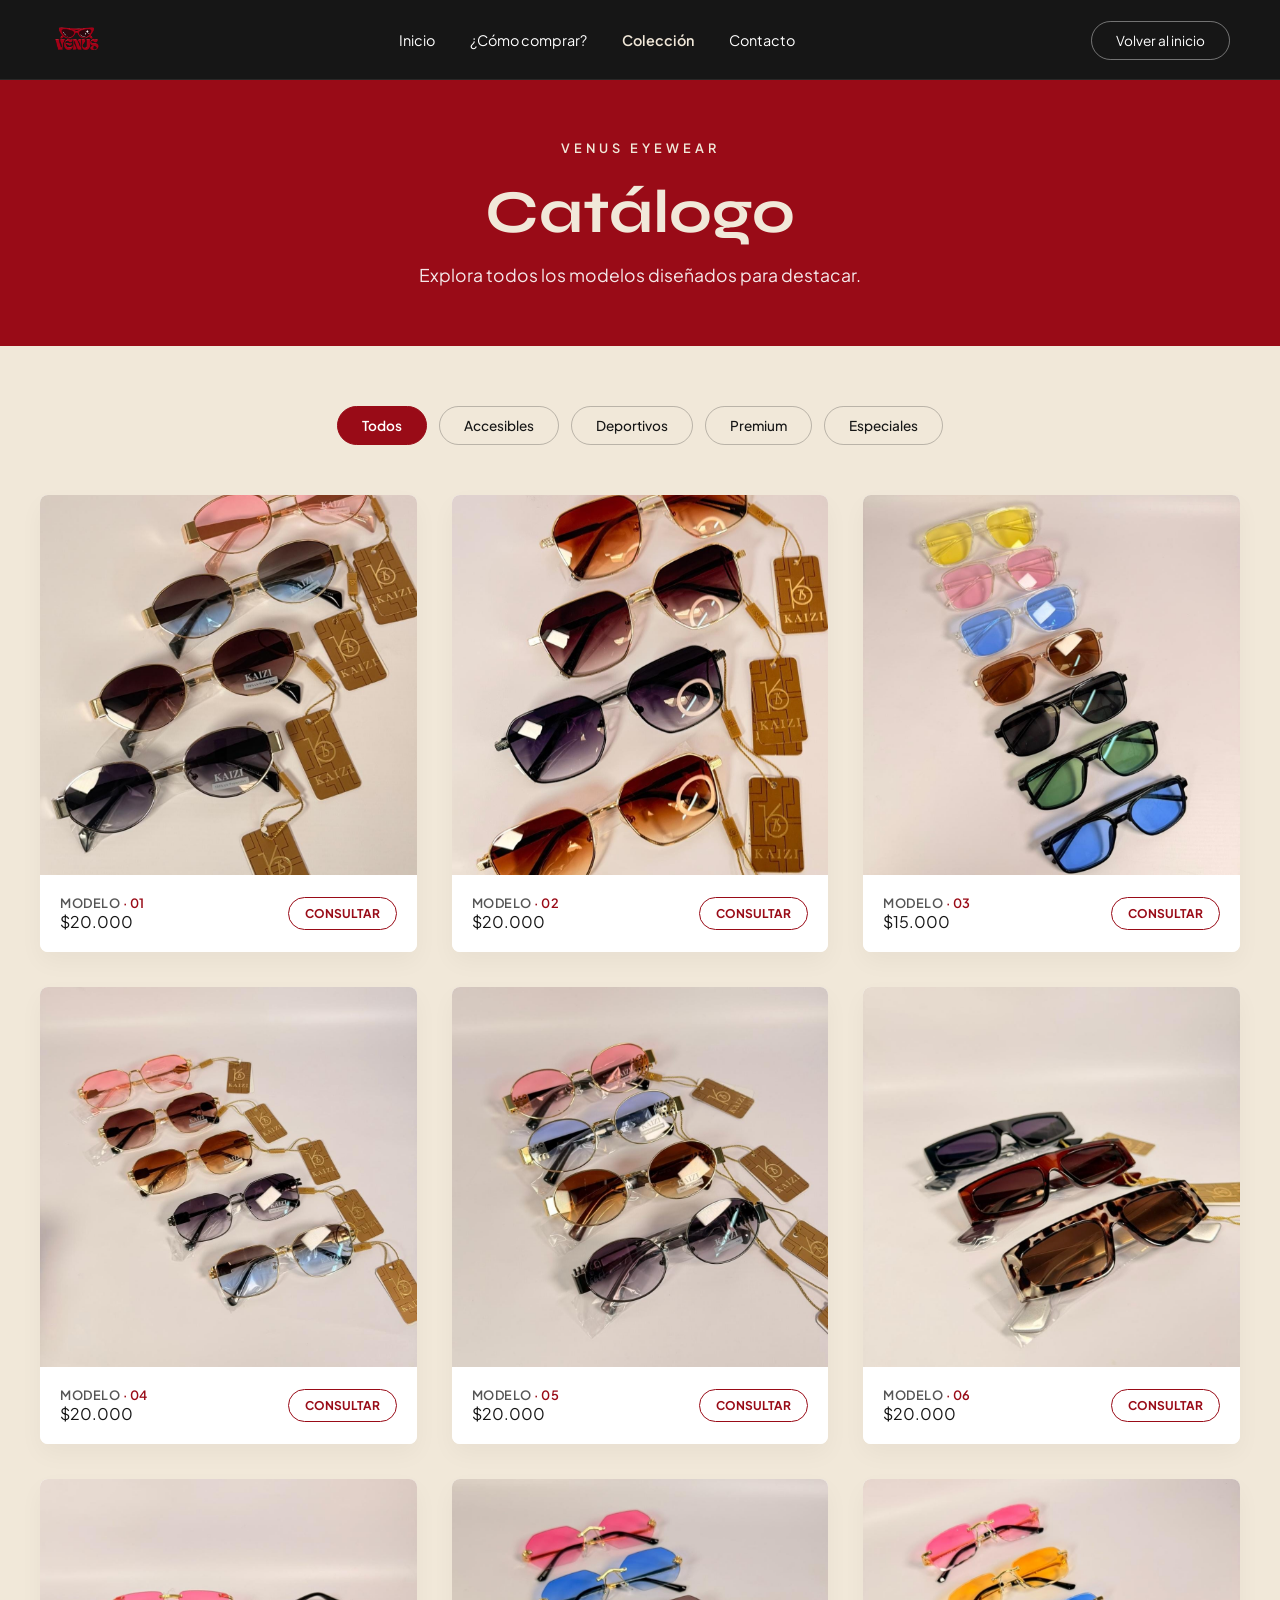
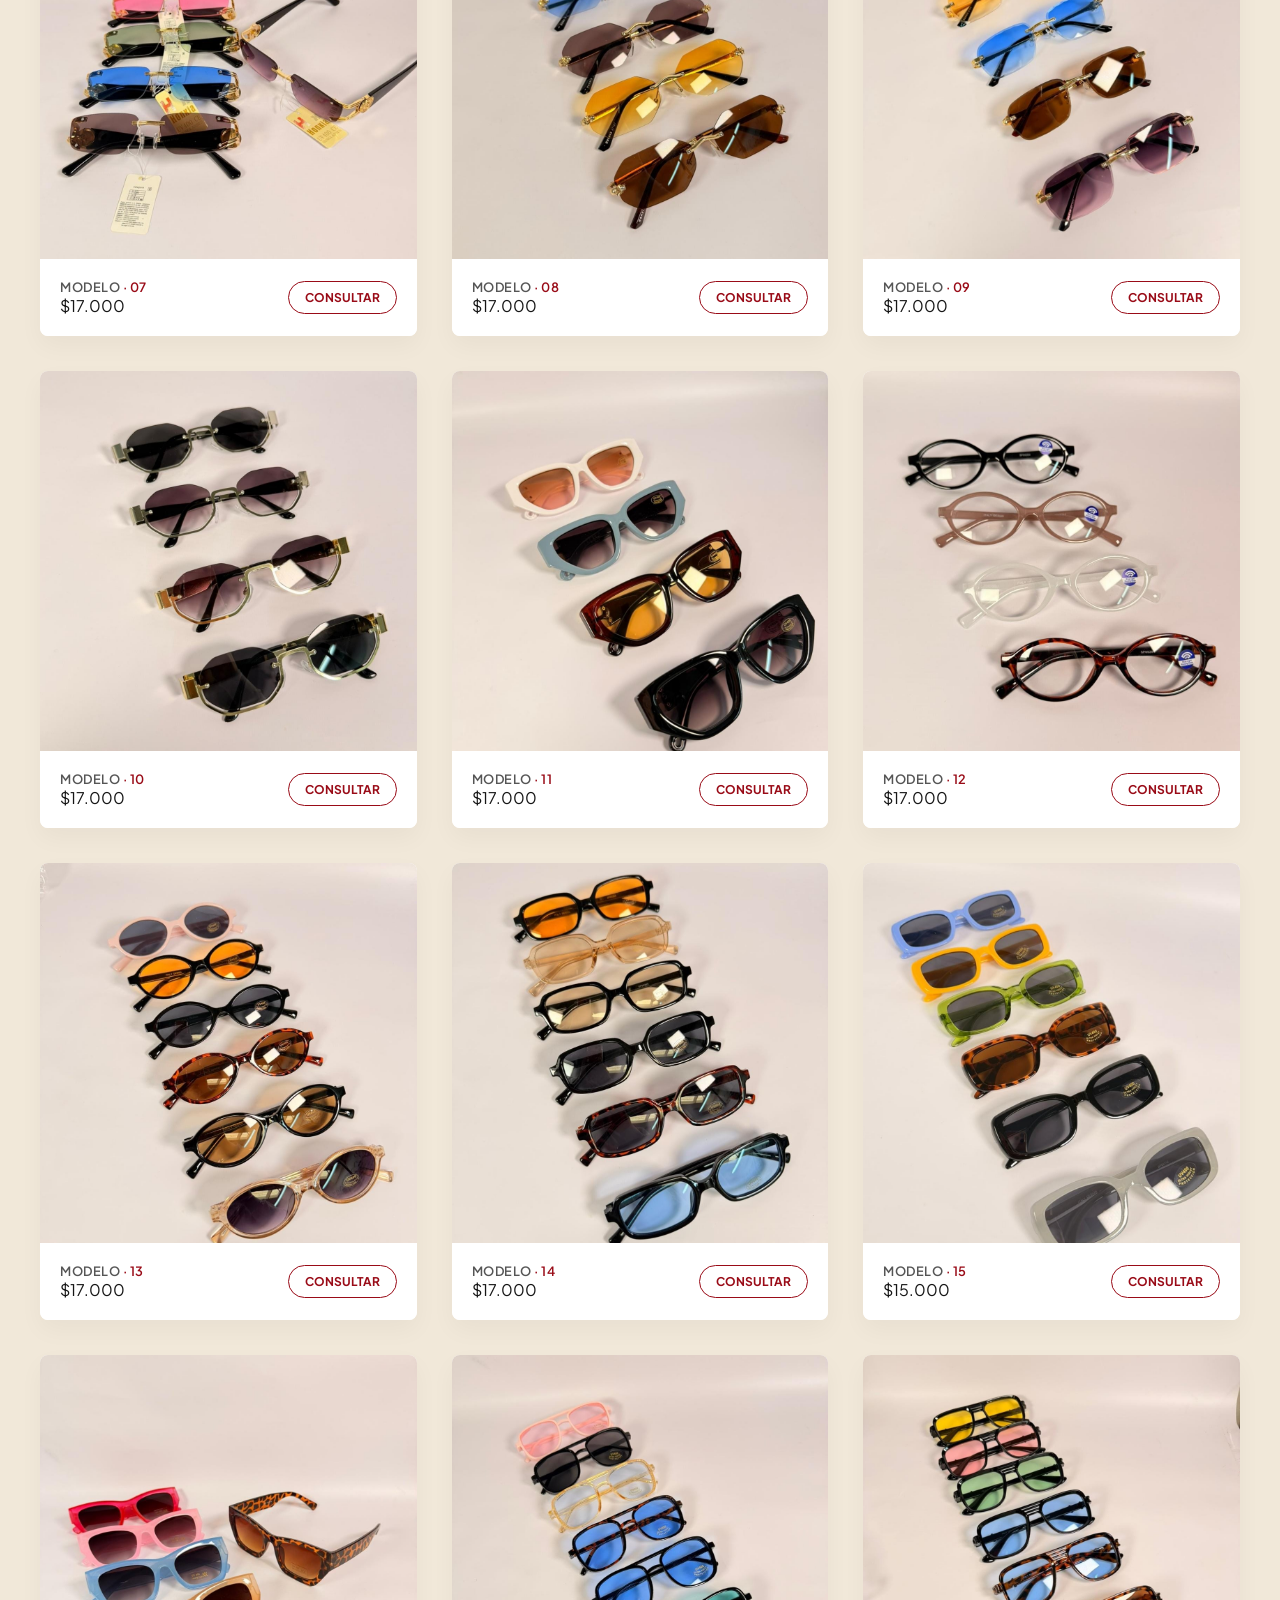
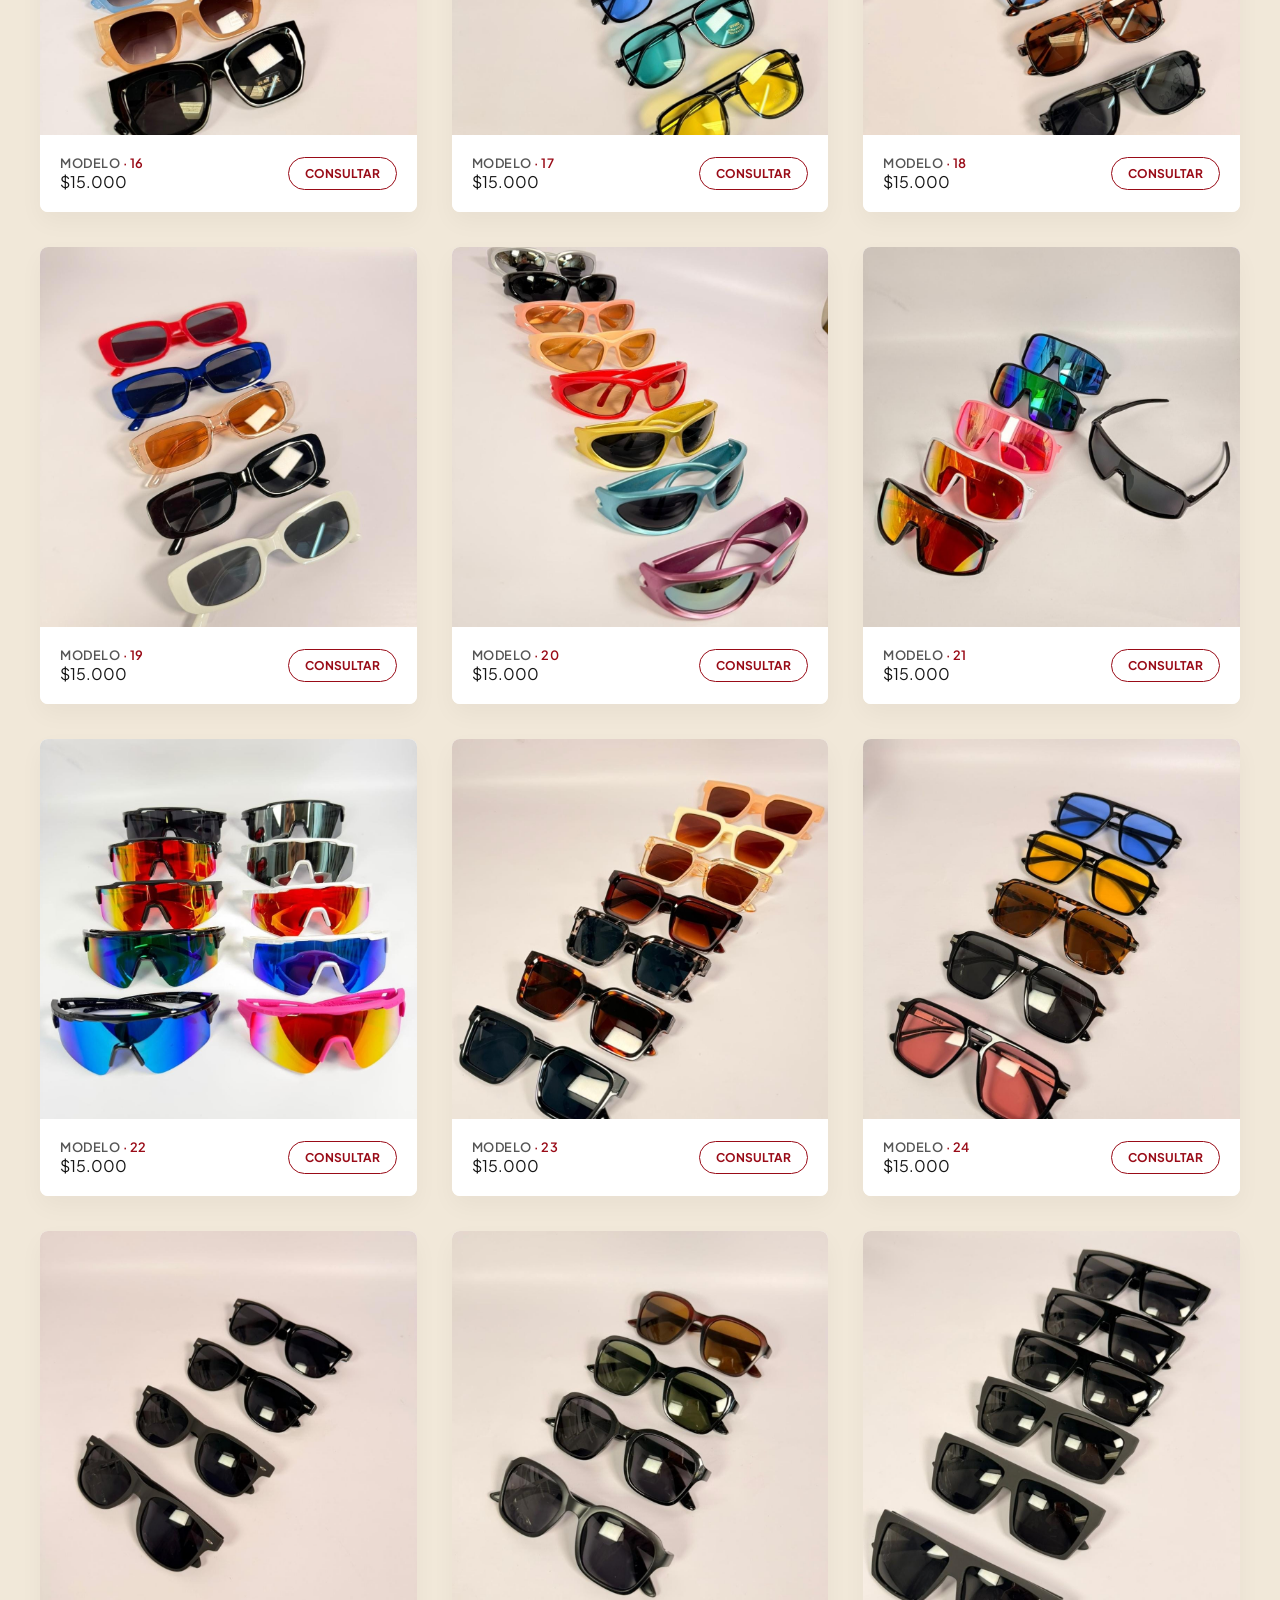
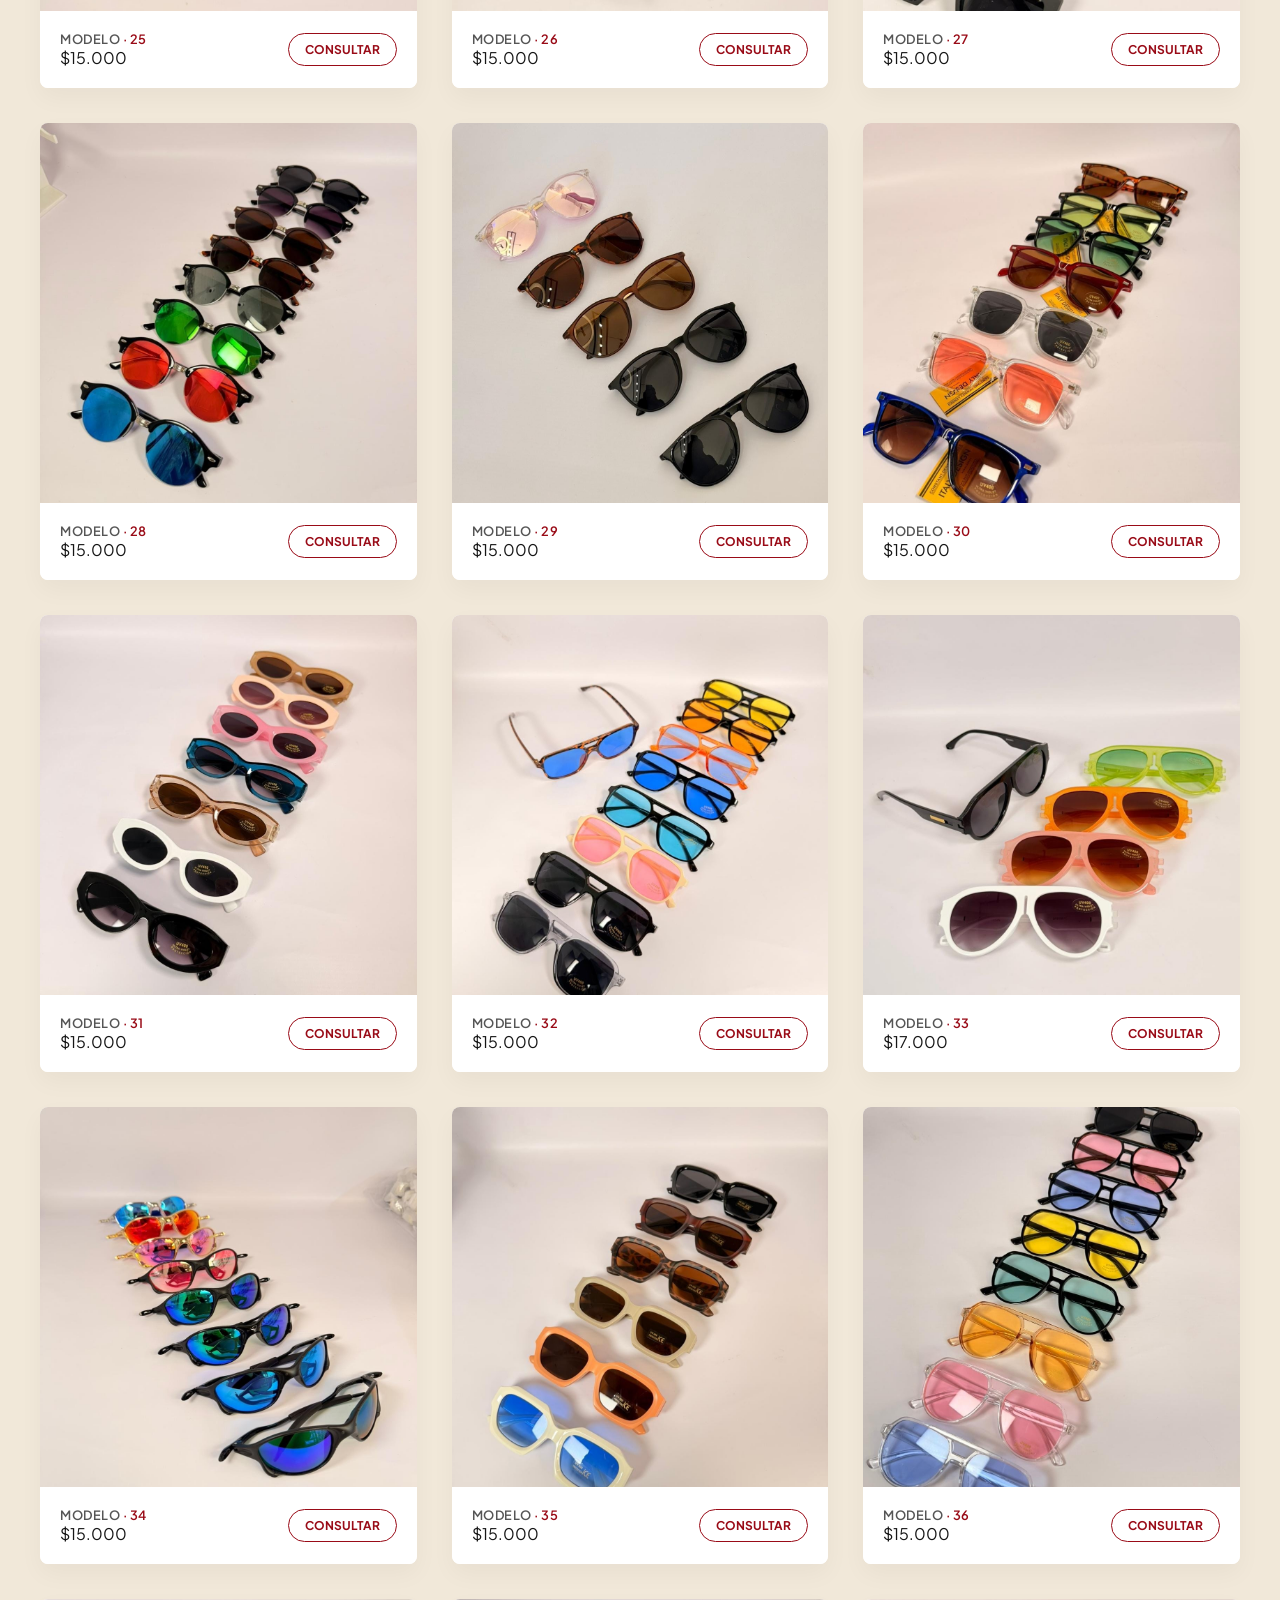
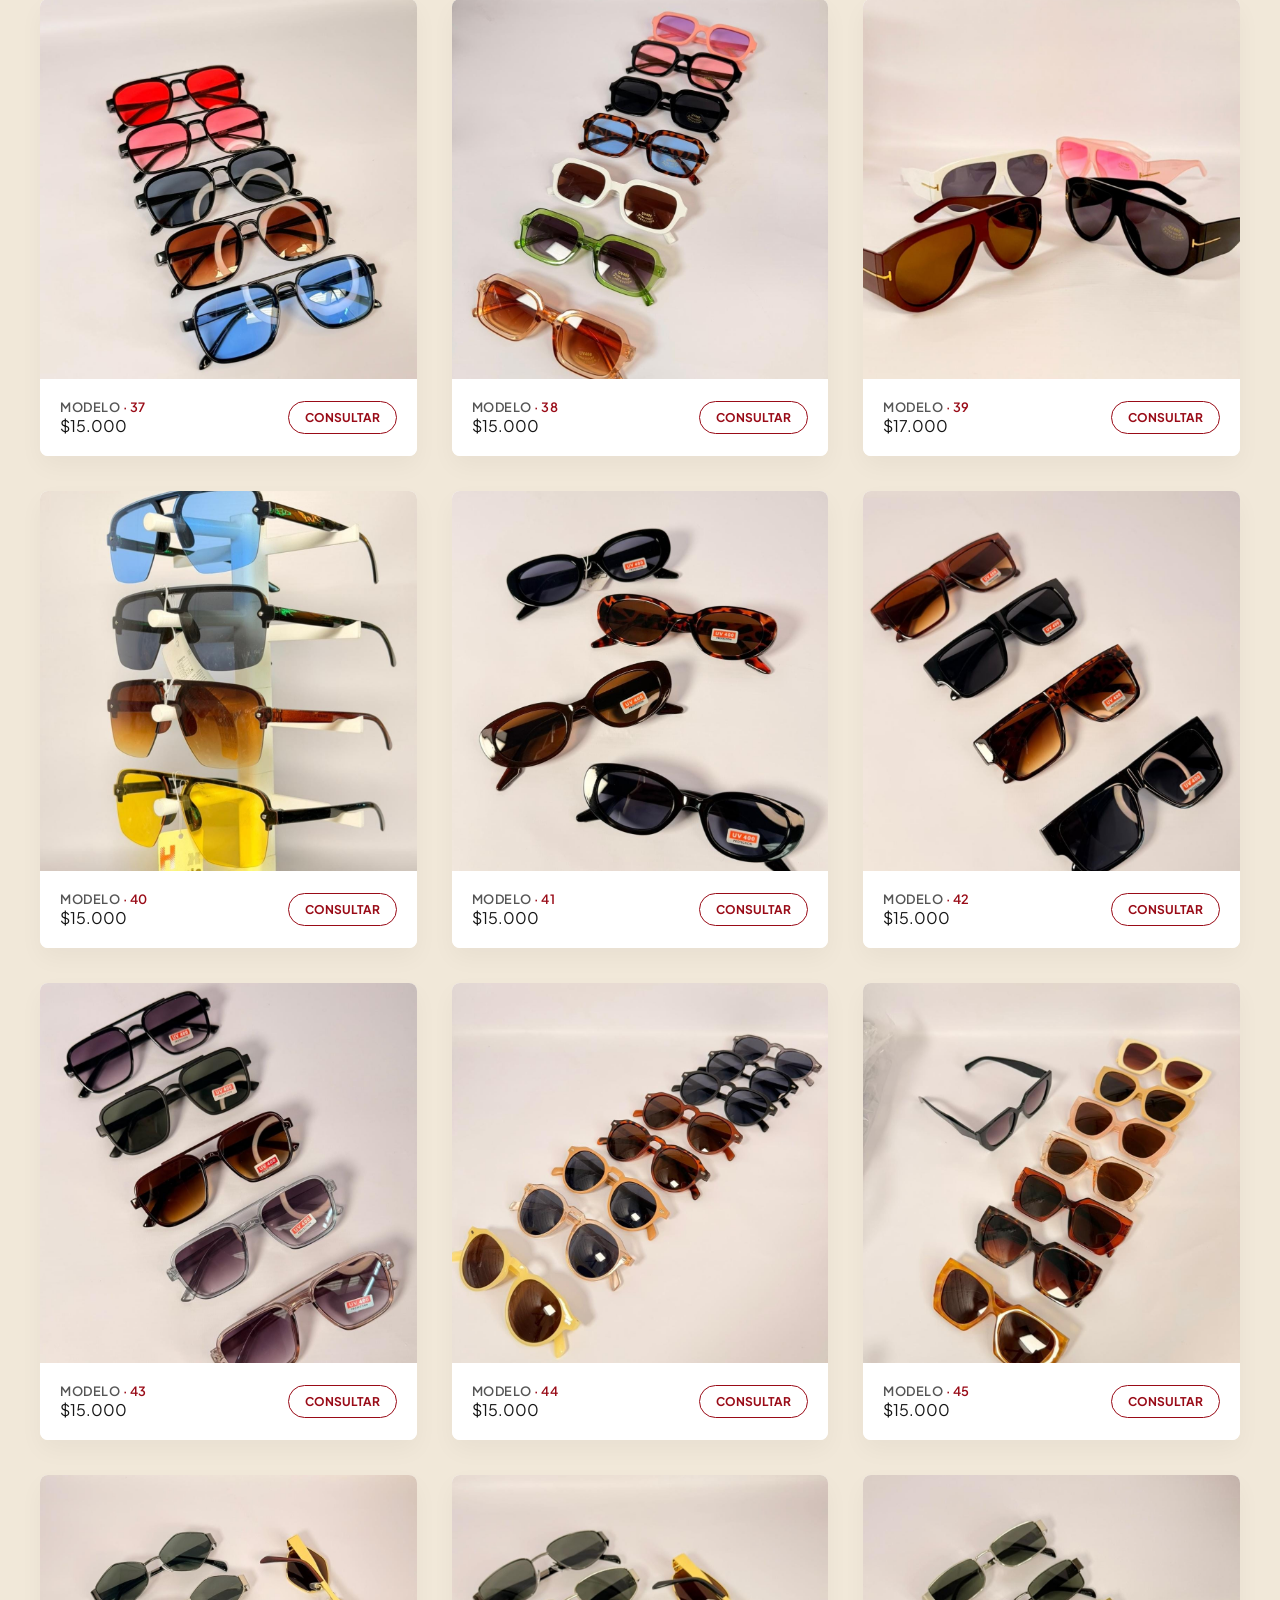
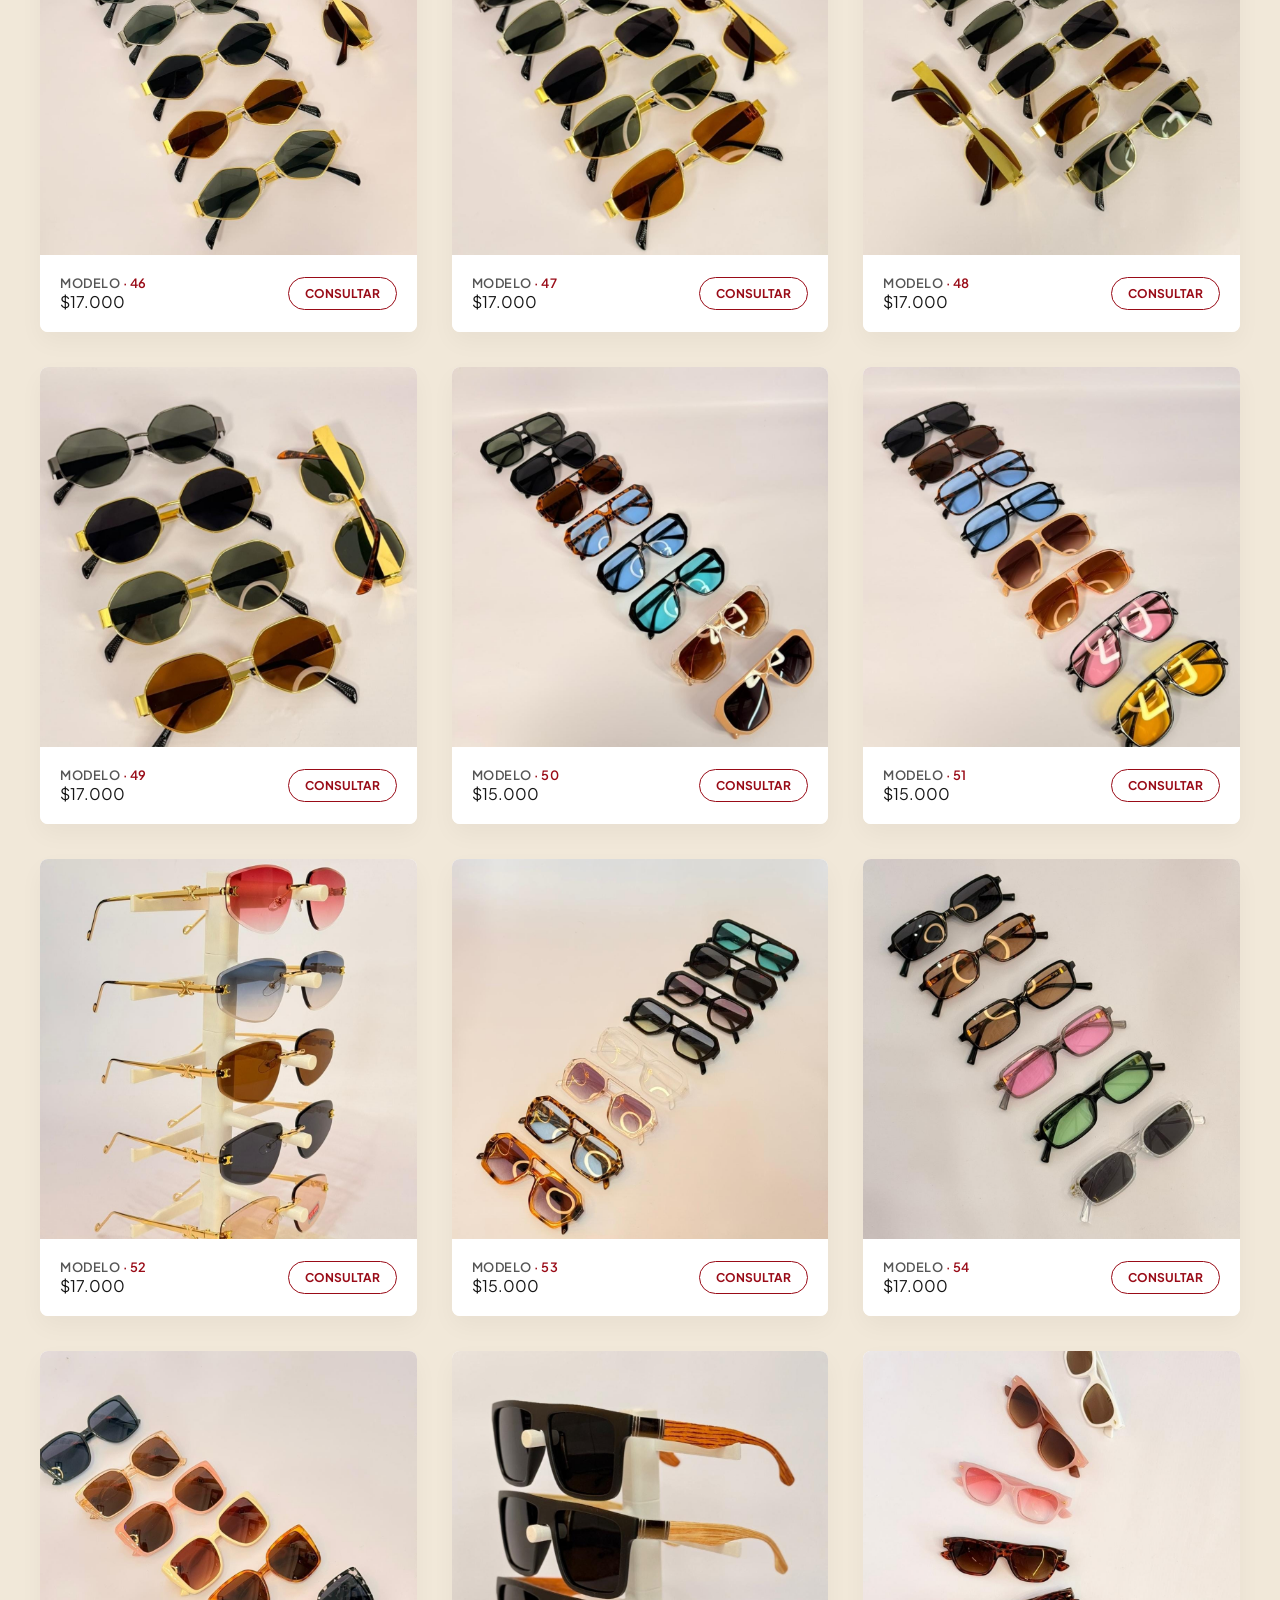
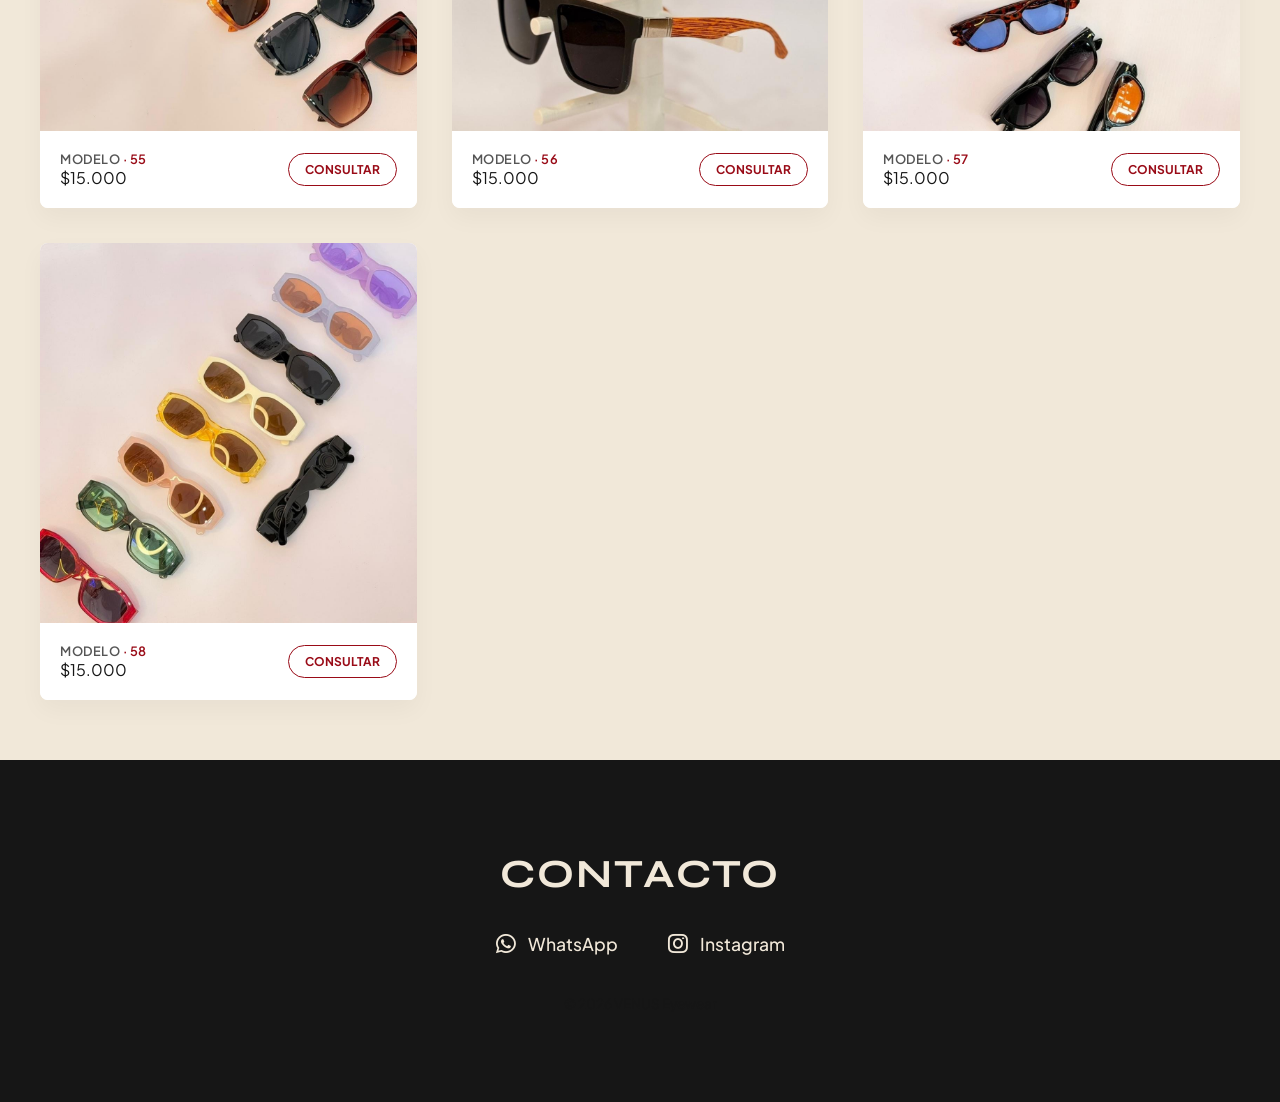
==== catalogo.html @ 00a100c0 "Arreglo del Catálogo" ====
<!DOCTYPE html>
<html lang="es">
<head>
    <meta charset="UTF-8">
    <meta name="viewport" content="width=device-width, initial-scale=1.0">
    <title>VENUS Eyewear | Catálogo</title>
    <link rel="stylesheet" href="style.css?v=7">
    <!-- Google Fonts: Syne y Plus Jakarta Sans -->
    <link href="https://fonts.googleapis.com/css2?family=Plus+Jakarta+Sans:wght@300;400;500;600&family=Syne:wght@700;800&display=swap" rel="stylesheet">
    <!-- FontAwesome para íconos -->
    <link rel="stylesheet" href="https://cdnjs.cloudflare.com/ajax/libs/font-awesome/6.4.0/css/all.min.css">
    <style>
        body {
            background-color: #F1E8D9 !important;
            color: #161616 !important;
        }
        .contact {
            background-color: #161616 !important;
        }
        .contact h2 {
            color: #F1E8D9 !important;
        }
        .social-icon-link {
            color: #F1E8D9 !important;
        }
        /* Estilos para el Modal de Información */
        .modal-overlay {
            display: none;
            position: fixed;
            top: 0;
            left: 0;
            width: 100%;
            height: 100%;
            background-color: rgba(22, 22, 22, 0.6);
            z-index: 2000;
            justify-content: center;
            align-items: center;
            backdrop-filter: blur(4px);
        }
        .modal-content {
            background-color: #F1E8D9;
            padding: 40px;
            border-radius: 12px;
            max-width: 500px;
            width: 90%;
            box-shadow: 0 20px 40px rgba(0,0,0,0.2);
            position: relative;
            text-align: left;
            border: 2px solid #990B17;
            color: #161616;
        }
        .modal-close {
            position: absolute;
            top: 15px;
            right: 20px;
            font-size: 1.5rem;
            cursor: pointer;
            color: #161616;
            background: none;
            border: none;
        }
        .modal-content h3 {
            font-family: 'Syne', sans-serif;
            font-size: 1.8rem;
            color: #990B17;
            margin-bottom: 20px;
        }
        .modal-content ul {
            list-style: none;
            padding: 0;
        }
        .modal-content li {
            margin-bottom: 15px;
            font-size: 0.95rem;
            line-height: 1.5;
            display: flex;
            gap: 10px;
            align-items: flex-start;
        }
        .modal-content li i {
            color: #990B17;
            margin-top: 4px;
        }
    </style>
</head>
<body>

    <!-- NAVBAR ÚNICO -->
    <header class="navbar">
        <div class="logo">
            <a href="index.html">
                <img src="logo-venus.png" alt="VENUS Eyewear" class="logo-img">
            </a>
        </div>
        
        <nav class="nav-links">
            <a href="index.html">Inicio</a>
            <a href="#" onclick="abrirModalInfo(event)">¿Cómo comprar?</a>
            <a href="catalogo.html" style="color: var(--crema-venus); font-weight: 600;">Colección</a>
            <a href="index.html#contacto">Contacto</a>
        </nav>
        
        <div class="nav-actions">
            <a href="index.html" class="btn-nav-outline desktop-btn">Volver al inicio</a>
            <button class="menu-toggle" id="menuToggle" aria-label="Abrir menú">
                <span></span>
                <span></span>
                <span></span>
            </button>
        </div>
    </header>

    <!-- MENÚ LATERAL MÓVIL -->
    <div class="mobile-menu" id="mobileMenu">
        <button class="close-menu" id="closeMenu">&times;</button>
        <a href="index.html">Inicio</a>
        <a href="#" onclick="abrirModalInfo(event)">¿Cómo comprar?</a>
        <a href="catalogo.html">Colección</a>
        <a href="index.html#contacto">Contacto</a>
        <a href="index.html" class="btn-nav-outline mobile-cta">Volver al inicio</a>
    </div>

    <!-- CABECERA DEL CATÁLOGO -->
    <section class="catalog-header" style="background-color: var(--rojo-venus); padding: 60px 80px; text-align: center;">
        <span class="tag">VENUS EYEWEAR</span>
        <h1 style="font-family: 'Syne', sans-serif; font-size: 3.8rem; color: var(--crema-venus); margin-top: 10px;">Catálogo</h1>
        <p style="font-size: 1.1rem; color: var(--blanco); opacity: 0.9; margin-top: 15px;">Explora todos los modelos diseñados para destacar.</p>
    </section>

    <!-- VENTANA MODAL DE INFORMACIÓN -->
    <div id="infoModal" class="modal-overlay">
        <div class="modal-content">
            <button id="closeModalBtn" class="modal-close">&times;</button>
            <h3>Información de Compra</h3>
            <ul>
                <li>
                    <i class="fa-solid fa-shield-halved"></i>
                    <span><strong>Protección UV:</strong> Todos nuestros modelos cuentan con protección UV garantizada.</span>
                </li>
                <li>
                    <i class="fa-solid fa-hand-holding-dollar"></i>
                    <span><strong>Modalidad de seña:</strong> Los pedidos se aseguran abonando una seña del 50%.</span>
                </li>
                <li>
                    <i class="fa-solid fa-truck-fast"></i>
                    <span><strong>Plazos de entrega:</strong> El producto llega en un plazo estimado de 5 días.</span>
                </li>
                <li>
                    <i class="fa-solid fa-box-open"></i>
                    <span><strong>Envíos:</strong> Realizamos envíos a todo el país.</span>
                </li>
            </ul>
        </div>
    </div>

    <!-- SECCIÓN DE FILTROS Y CUADRÍCULA -->
    <section class="catalog-section" style="background-color: #F1E8D9; padding: 60px 40px;">
        
        <!-- FILTROS -->
        <div class="filter-container" style="display: flex; justify-content: center; gap: 12px; margin-bottom: 50px; flex-wrap: wrap;">
            <button class="filter-btn active" data-filter="all" style="background-color: #990B17; color: #FFFFFF; border: 1px solid #990B17; padding: 10px 24px; border-radius: 30px; font-size: 0.85rem; font-weight: 600; cursor: pointer; font-family: 'Plus Jakarta Sans', sans-serif;">Todos</button>
            <button class="filter-btn" data-filter="Accesibles" style="background-color: transparent; color: #161616; border: 1px solid rgba(22, 22, 22, 0.25); padding: 10px 24px; border-radius: 30px; font-size: 0.85rem; font-weight: 500; cursor: pointer; font-family: 'Plus Jakarta Sans', sans-serif;">Accesibles</button>
            <button class="filter-btn" data-filter="Deportivos" style="background-color: transparent; color: #161616; border: 1px solid rgba(22, 22, 22, 0.25); padding: 10px 24px; border-radius: 30px; font-size: 0.85rem; font-weight: 500; cursor: pointer; font-family: 'Plus Jakarta Sans', sans-serif;">Deportivos</button>
            <button class="filter-btn" data-filter="Premium" style="background-color: transparent; color: #161616; border: 1px solid rgba(22, 22, 22, 0.25); padding: 10px 24px; border-radius: 30px; font-size: 0.85rem; font-weight: 500; cursor: pointer; font-family: 'Plus Jakarta Sans', sans-serif;">Premium</button>
            <button class="filter-btn" data-filter="Especiales" style="background-color: transparent; color: #161616; border: 1px solid rgba(22, 22, 22, 0.25); padding: 10px 24px; border-radius: 30px; font-size: 0.85rem; font-weight: 500; cursor: pointer; font-family: 'Plus Jakarta Sans', sans-serif;">Especiales</button>
        </div>

        <div class="grid-catalog">
            <!-- MODELOS 01 al 58 -->
            <div class="card" data-category="Especiales"><div class="card-img"><img src="foto-lentes1.jpeg" alt="Modelo 01"></div><div class="card-info"><div><h3>MODELO <span class="num">· 01</span></h3><p class="card-price">$20.000</p></div><a href="https://wa.me/5493782501008?text=Hola!%20Quiero%20consultar%20por%20el%20Modelo%2001" target="_blank" class="btn-consult">CONSULTAR</a></div></div>
            <div class="card" data-category="Especiales"><div class="card-img"><img src="foto-lentes2.jpeg" alt="Modelo 02"></div><div class="card-info"><div><h3>MODELO <span class="num">· 02</span></h3><p class="card-price">$20.000</p></div><a href="https://wa.me/5493782501008?text=Hola!%20Quiero%20consultar%20por%20el%20Modelo%2002" target="_blank" class="btn-consult">CONSULTAR</a></div></div>
            <div class="card" data-category="Accesibles"><div class="card-img"><img src="foto-lentes3.jpeg" alt="Modelo 03"></div><div class="card-info"><div><h3>MODELO <span class="num">· 03</span></h3><p class="card-price">$15.000</p></div><a href="https://wa.me/5493782501008?text=Hola!%20Quiero%20consultar%20por%20el%20Modelo%2003" target="_blank" class="btn-consult">CONSULTAR</a></div></div>
            <div class="card" data-category="Especiales"><div class="card-img"><img src="foto-lentes4.jpeg" alt="Modelo 04"></div><div class="card-info"><div><h3>MODELO <span class="num">· 04</span></h3><p class="card-price">$20.000</p></div><a href="https://wa.me/5493782501008?text=Hola!%20Quiero%20consultar%20por%20el%20Modelo%2004" target="_blank" class="btn-consult">CONSULTAR</a></div></div>
            <div class="card" data-category="Especiales"><div class="card-img"><img src="foto-lentes5.jpeg" alt="Modelo 05"></div><div class="card-info"><div><h3>MODELO <span class="num">· 05</span></h3><p class="card-price">$20.000</p></div><a href="https://wa.me/5493782501008?text=Hola!%20Quiero%20consultar%20por%20el%20Modelo%2005" target="_blank" class="btn-consult">CONSULTAR</a></div></div>
            <div class="card" data-category="Especiales"><div class="card-img"><img src="foto-lentes6.jpeg" alt="Modelo 06"></div><div class="card-info"><div><h3>MODELO <span class="num">· 06</span></h3><p class="card-price">$20.000</p></div><a href="https://wa.me/5493782501008?text=Hola!%20Quiero%20consultar%20por%20el%20Modelo%2006" target="_blank" class="btn-consult">CONSULTAR</a></div></div>
            <div class="card" data-category="Premium"><div class="card-img"><img src="foto-lentes7.jpeg" alt="Modelo 07"></div><div class="card-info"><div><h3>MODELO <span class="num">· 07</span></h3><p class="card-price">$17.000</p></div><a href="https://wa.me/5493782501008?text=Hola!%20Quiero%20consultar%20por%20el%20Modelo%2007" target="_blank" class="btn-consult">CONSULTAR</a></div></div>
            <div class="card" data-category="Premium"><div class="card-img"><img src="foto-lentes8.jpeg" alt="Modelo 08"></div><div class="card-info"><div><h3>MODELO <span class="num">· 08</span></h3><p class="card-price">$17.000</p></div><a href="https://wa.me/5493782501008?text=Hola!%20Quiero%20consultar%20por%20el%20Modelo%2008" target="_blank" class="btn-consult">CONSULTAR</a></div></div>
            <div class="card" data-category="Premium"><div class="card-img"><img src="foto-lentes9.jpeg" alt="Modelo 09"></div><div class="card-info"><div><h3>MODELO <span class="num">· 09</span></h3><p class="card-price">$17.000</p></div><a href="https://wa.me/5493782501008?text=Hola!%20Quiero%20consultar%20por%20el%20Modelo%2009" target="_blank" class="btn-consult">CONSULTAR</a></div></div>
            <div class="card" data-category="Premium"><div class="card-img"><img src="foto-lentes10.jpeg" alt="Modelo 10"></div><div class="card-info"><div><h3>MODELO <span class="num">· 10</span></h3><p class="card-price">$17.000</p></div><a href="https://wa.me/5493782501008?text=Hola!%20Quiero%20consultar%20por%20el%20Modelo%2010" target="_blank" class="btn-consult">CONSULTAR</a></div></div>
            <div class="card" data-category="Premium"><div class="card-img"><img src="foto-lentes11.jpeg" alt="Modelo 11"></div><div class="card-info"><div><h3>MODELO <span class="num">· 11</span></h3><p class="card-price">$17.000</p></div><a href="https://wa.me/5493782501008?text=Hola!%20Quiero%20consultar%20por%20el%20Modelo%2011" target="_blank" class="btn-consult">CONSULTAR</a></div></div>
            <div class="card" data-category="Premium"><div class="card-img"><img src="foto-lentes12.jpeg" alt="Modelo 12"></div><div class="card-info"><div><h3>MODELO <span class="num">· 12</span></h3><p class="card-price">$17.000</p></div><a href="https://wa.me/5493782501008?text=Hola!%20Quiero%20consultar%20por%20el%20Modelo%2012" target="_blank" class="btn-consult">CONSULTAR</a></div></div>
            <div class="card" data-category="Premium"><div class="card-img"><img src="foto-lentes13.jpeg" alt="Modelo 13"></div><div class="card-info"><div><h3>MODELO <span class="num">· 13</span></h3><p class="card-price">$17.000</p></div><a href="https://wa.me/5493782501008?text=Hola!%20Quiero%20consultar%20por%20el%20Modelo%2013" target="_blank" class="btn-consult">CONSULTAR</a></div></div>
            <div class="card" data-category="Premium"><div class="card-img"><img src="foto-lentes14.jpeg" alt="Modelo 14"></div><div class="card-info"><div><h3>MODELO <span class="num">· 14</span></h3><p class="card-price">$17.000</p></div><a href="https://wa.me/5493782501008?text=Hola!%20Quiero%20consultar%20por%20el%20Modelo%2014" target="_blank" class="btn-consult">CONSULTAR</a></div></div>
            <div class="card" data-category="Accesibles"><div class="card-img"><img src="foto-lentes15.jpeg" alt="Modelo 15"></div><div class="card-info"><div><h3>MODELO <span class="num">· 15</span></h3><p class="card-price">$15.000</p></div><a href="https://wa.me/5493782501008?text=Hola!%20Quiero%20consultar%20por%20el%20Modelo%2015" target="_blank" class="btn-consult">CONSULTAR</a></div></div>
            <div class="card" data-category="Accesibles"><div class="card-img"><img src="foto-lentes16.jpeg" alt="Modelo 16"></div><div class="card-info"><div><h3>MODELO <span class="num">· 16</span></h3><p class="card-price">$15.000</p></div><a href="https://wa.me/5493782501008?text=Hola!%20Quiero%20consultar%20por%20el%20Modelo%2016" target="_blank" class="btn-consult">CONSULTAR</a></div></div>
            <div class="card" data-category="Accesibles"><div class="card-img"><img src="foto-lentes17.jpeg" alt="Modelo 17"></div><div class="card-info"><div><h3>MODELO <span class="num">· 17</span></h3><p class="card-price">$15.000</p></div><a href="https://wa.me/5493782501008?text=Hola!%20Quiero%20consultar%20por%20el%20Modelo%2017" target="_blank" class="btn-consult">CONSULTAR</a></div></div>
            <div class="card" data-category="Accesibles"><div class="card-img"><img src="foto-lentes18.jpeg" alt="Modelo 18"></div><div class="card-info"><div><h3>MODELO <span class="num">· 18</span></h3><p class="card-price">$15.000</p></div><a href="https://wa.me/5493782501008?text=Hola!%20Quiero%20consultar%20por%20el%20Modelo%2018" target="_blank" class="btn-consult">CONSULTAR</a></div></div>
            <div class="card" data-category="Accesibles"><div class="card-img"><img src="foto-lentes19.jpeg" alt="Modelo 19"></div><div class="card-info"><div><h3>MODELO <span class="num">· 19</span></h3><p class="card-price">$15.000</p></div><a href="https://wa.me/5493782501008?text=Hola!%20Quiero%20consultar%20por%20el%20Modelo%2019" target="_blank" class="btn-consult">CONSULTAR</a></div></div>
            <div class="card" data-category="Accesibles"><div class="card-img"><img src="foto-lentes20.jpeg" alt="Modelo 20"></div><div class="card-info"><div><h3>MODELO <span class="num">· 20</span></h3><p class="card-price">$15.000</p></div><a href="https://wa.me/5493782501008?text=Hola!%20Quiero%20consultar%20por%20el%20Modelo%2020" target="_blank" class="btn-consult">CONSULTAR</a></div></div>
            <div class="card" data-category="Deportivos"><div class="card-img"><img src="foto-lentes21.jpeg" alt="Modelo 21"></div><div class="card-info"><div><h3>MODELO <span class="num">· 21</span></h3><p class="card-price">$15.000</p></div><a href="https://wa.me/5493782501008?text=Hola!%20Quiero%20consultar%20por%20el%20Modelo%2021" target="_blank" class="btn-consult">CONSULTAR</a></div></div>
            <div class="card" data-category="Deportivos"><div class="card-img"><img src="foto-lentes22.jpeg" alt="Modelo 22"></div><div class="card-info"><div><h3>MODELO <span class="num">· 22</span></h3><p class="card-price">$15.000</p></div><a href="https://wa.me/5493782501008?text=Hola!%20Quiero%20consultar%20por%20el%20Modelo%2022" target="_blank" class="btn-consult">CONSULTAR</a></div></div>
            <div class="card" data-category="Accesibles"><div class="card-img"><img src="foto-lentes23.jpeg" alt="Modelo 23"></div><div class="card-info"><div><h3>MODELO <span class="num">· 23</span></h3><p class="card-price">$15.000</p></div><a href="https://wa.me/5493782501008?text=Hola!%20Quiero%20consultar%20por%20el%20Modelo%2023" target="_blank" class="btn-consult">CONSULTAR</a></div></div>
            <div class="card" data-category="Accesibles"><div class="card-img"><img src="foto-lentes24.jpeg" alt="Modelo 24"></div><div class="card-info"><div><h3>MODELO <span class="num">· 24</span></h3><p class="card-price">$15.000</p></div><a href="https://wa.me/5493782501008?text=Hola!%20Quiero%20consultar%20por%20el%20Modelo%2024" target="_blank" class="btn-consult">CONSULTAR</a></div></div>
            <div class="card" data-category="Accesibles"><div class="card-img"><img src="foto-lentes25.jpeg" alt="Modelo 25"></div><div class="card-info"><div><h3>MODELO <span class="num">· 25</span></h3><p class="card-price">$15.000</p></div><a href="https://wa.me/5493782501008?text=Hola!%20Quiero%20consultar%20por%20el%20Modelo%2025" target="_blank" class="btn-consult">CONSULTAR</a></div></div>
            <div class="card" data-category="Accesibles"><div class="card-img"><img src="foto-lentes26.jpeg" alt="Modelo 26"></div><div class="card-info"><div><h3>MODELO <span class="num">· 26</span></h3><p class="card-price">$15.000</p></div><a href="https://wa.me/5493782501008?text=Hola!%20Quiero%20consultar%20por%20el%20Modelo%2026" target="_blank" class="btn-consult">CONSULTAR</a></div></div>
            <div class="card" data-category="Accesibles"><div class="card-img"><img src="foto-lentes27.jpeg" alt="Modelo 27"></div><div class="card-info"><div><h3>MODELO <span class="num">· 27</span></h3><p class="card-price">$15.000</p></div><a href="https://wa.me/5493782501008?text=Hola!%20Quiero%20consultar%20por%20el%20Modelo%2027" target="_blank" class="btn-consult">CONSULTAR</a></div></div>
            <div class="card" data-category="Accesibles"><div class="card-img"><img src="foto-lentes28.jpeg" alt="Modelo 28"></div><div class="card-info"><div><h3>MODELO <span class="num">· 28</span></h3><p class="card-price">$15.000</p></div><a href="https://wa.me/5493782501008?text=Hola!%20Quiero%20consultar%20por%20el%20Modelo%2028" target="_blank" class="btn-consult">CONSULTAR</a></div></div>
            <div class="card" data-category="Accesibles"><div class="card-img"><img src="foto-lentes29.jpeg" alt="Modelo 29"></div><div class="card-info"><div><h3>MODELO <span class="num">· 29</span></h3><p class="card-price">$15.000</p></div><a href="https://wa.me/5493782501008?text=Hola!%20Quiero%20consultar%20por%20el%20Modelo%2029" target="_blank" class="btn-consult">CONSULTAR</a></div></div>
            <div class="card" data-category="Accesibles"><div class="card-img"><img src="foto-lentes30.jpeg" alt="Modelo 30"></div><div class="card-info"><div><h3>MODELO <span class="num">· 30</span></h3><p class="card-price">$15.000</p></div><a href="https://wa.me/5493782501008?text=Hola!%20Quiero%20consultar%20por%20el%20Modelo%2030" target="_blank" class="btn-consult">CONSULTAR</a></div></div>
            <div class="card" data-category="Accesibles"><div class="card-img"><img src="foto-lentes31.jpeg" alt="Modelo 31"></div><div class="card-info"><div><h3>MODELO <span class="num">· 31</span></h3><p class="card-price">$15.000</p></div><a href="https://wa.me/5493782501008?text=Hola!%20Quiero%20consultar%20por%20el%20Modelo%2031" target="_blank" class="btn-consult">CONSULTAR</a></div></div>
            <div class="card" data-category="Accesibles"><div class="card-img"><img src="foto-lentes32.jpeg" alt="Modelo 32"></div><div class="card-info"><div><h3>MODELO <span class="num">· 32</span></h3><p class="card-price">$15.000</p></div><a href="https://wa.me/5493782501008?text=Hola!%20Quiero%20consultar%20por%20el%20Modelo%2032" target="_blank" class="btn-consult">CONSULTAR</a></div></div>
            <div class="card" data-category="Premium"><div class="card-img"><img src="foto-lentes33.jpeg" alt="Modelo 33"></div><div class="card-info"><div><h3>MODELO <span class="num">· 33</span></h3><p class="card-price">$17.000</p></div><a href="https://wa.me/5493782501008?text=Hola!%20Quiero%20consultar%20por%20el%20Modelo%2033" target="_blank" class="btn-consult">CONSULTAR</a></div></div>
            <div class="card" data-category="Accesibles"><div class="card-img"><img src="foto-lentes34.jpeg" alt="Modelo 34"></div><div class="card-info"><div><h3>MODELO <span class="num">· 34</span></h3><p class="card-price">$15.000</p></div><a href="https://wa.me/5493782501008?text=Hola!%20Quiero%20consultar%20por%20el%20Modelo%2034" target="_blank" class="btn-consult">CONSULTAR</a></div></div>
            <div class="card" data-category="Accesibles"><div class="card-img"><img src="foto-lentes35.jpeg" alt="Modelo 35"></div><div class="card-info"><div><h3>MODELO <span class="num">· 35</span></h3><p class="card-price">$15.000</p></div><a href="https://wa.me/5493782501008?text=Hola!%20Quiero%20consultar%20por%20el%20Modelo%2035" target="_blank" class="btn-consult">CONSULTAR</a></div></div>
            <div class="card" data-category="Accesibles"><div class="card-img"><img src="foto-lentes36.jpeg" alt="Modelo 36"></div><div class="card-info"><div><h3>MODELO <span class="num">· 36</span></h3><p class="card-price">$15.000</p></div><a href="https://wa.me/5493782501008?text=Hola!%20Quiero%20consultar%20por%20el%20Modelo%2036" target="_blank" class="btn-consult">CONSULTAR</a></div></div>
            <div class="card" data-category="Accesibles"><div class="card-img"><img src="foto-lentes37.jpeg" alt="Modelo 37"></div><div class="card-info"><div><h3>MODELO <span class="num">· 37</span></h3><p class="card-price">$15.000</p></div><a href="https://wa.me/5493782501008?text=Hola!%20Quiero%20consultar%20por%20el%20Modelo%2037" target="_blank" class="btn-consult">CONSULTAR</a></div></div>
            <div class="card" data-category="Accesibles"><div class="card-img"><img src="foto-lentes38.jpeg" alt="Modelo 38"></div><div class="card-info"><div><h3>MODELO <span class="num">· 38</span></h3><p class="card-price">$15.000</p></div><a href="https://wa.me/5493782501008?text=Hola!%20Quiero%20consultar%20por%20el%20Modelo%2038" target="_blank" class="btn-consult">CONSULTAR</a></div></div>
            <div class="card" data-category="Premium"><div class="card-img"><img src="foto-lentes39.jpeg" alt="Modelo 39"></div><div class="card-info"><div><h3>MODELO <span class="num">· 39</span></h3><p class="card-price">$17.000</p></div><a href="https://wa.me/5493782501008?text=Hola!%20Quiero%20consultar%20por%20el%20Modelo%2039" target="_blank" class="btn-consult">CONSULTAR</a></div></div>
            <div class="card" data-category="Accesibles"><div class="card-img"><img src="foto-lentes40.jpeg" alt="Modelo 40"></div><div class="card-info"><div><h3>MODELO <span class="num">· 40</span></h3><p class="card-price">$15.000</p></div><a href="https://wa.me/5493782501008?text=Hola!%20Quiero%20consultar%20por%20el%20Modelo%2040" target="_blank" class="btn-consult">CONSULTAR</a></div></div>
            <div class="card" data-category="Accesibles"><div class="card-img"><img src="foto-lentes41.jpeg" alt="Modelo 41"></div><div class="card-info"><div><h3>MODELO <span class="num">· 41</span></h3><p class="card-price">$15.000</p></div><a href="https://wa.me/5493782501008?text=Hola!%20Quiero%20consultar%20por%20el%20Modelo%2041" target="_blank" class="btn-consult">CONSULTAR</a></div></div>
            <div class="card" data-category="Accesibles"><div class="card-img"><img src="foto-lentes42.jpeg" alt="Modelo 42"></div><div class="card-info"><div><h3>MODELO <span class="num">· 42</span></h3><p class="card-price">$15.000</p></div><a href="https://wa.me/5493782501008?text=Hola!%20Quiero%20consultar%20por%20el%20Modelo%2042" target="_blank" class="btn-consult">CONSULTAR</a></div></div>
            <div class="card" data-category="Accesibles"><div class="card-img"><img src="foto-lentes43.jpeg" alt="Modelo 43"></div><div class="card-info"><div><h3>MODELO <span class="num">· 43</span></h3><p class="card-price">$15.000</p></div><a href="https://wa.me/5493782501008?text=Hola!%20Quiero%20consultar%20por%20el%20Modelo%2043" target="_blank" class="btn-consult">CONSULTAR</a></div></div>
            <div class="card" data-category="Accesibles"><div class="card-img"><img src="foto-lentes44.jpeg" alt="Modelo 44"></div><div class="card-info"><div><h3>MODELO <span class="num">· 44</span></h3><p class="card-price">$15.000</p></div><a href="https://wa.me/5493782501008?text=Hola!%20Quiero%20consultar%20por%20el%20Modelo%2044" target="_blank" class="btn-consult">CONSULTAR</a></div></div>
            <div class="card" data-category="Accesibles"><div class="card-img"><img src="foto-lentes45.jpeg" alt="Modelo 45"></div><div class="card-info"><div><h3>MODELO <span class="num">· 45</span></h3><p class="card-price">$15.000</p></div><a href="https://wa.me/5493782501008?text=Hola!%20Quiero%20consultar%20por%20el%20Modelo%2045" target="_blank" class="btn-consult">CONSULTAR</a></div></div>
            <div class="card" data-category="Premium"><div class="card-img"><img src="foto-lentes46.jpeg" alt="Modelo 46"></div><div class="card-info"><div><h3>MODELO <span class="num">· 46</span></h3><p class="card-price">$17.000</p></div><a href="https://wa.me/5493782501008?text=Hola!%20Quiero%20consultar%20por%20el%20Modelo%2046" target="_blank" class="btn-consult">CONSULTAR</a></div></div>
            <div class="card" data-category="Premium"><div class="card-img"><img src="foto-lentes47.jpeg" alt="Modelo 47"></div><div class="card-info"><div><h3>MODELO <span class="num">· 47</span></h3><p class="card-price">$17.000</p></div><a href="https://wa.me/5493782501008?text=Hola!%20Quiero%20consultar%20por%20el%20Modelo%2047" target="_blank" class="btn-consult">CONSULTAR</a></div></div>
            <div class="card" data-category="Premium"><div class="card-img"><img src="foto-lentes48.jpeg" alt="Modelo 48"></div><div class="card-info"><div><h3>MODELO <span class="num">· 48</span></h3><p class="card-price">$17.000</p></div><a href="https://wa.me/5493782501008?text=Hola!%20Quiero%20consultar%20por%20el%20Modelo%2048" target="_blank" class="btn-consult">CONSULTAR</a></div></div>
            <div class="card" data-category="Premium"><div class="card-img"><img src="foto-lentes49.jpeg" alt="Modelo 49"></div><div class="card-info"><div><h3>MODELO <span class="num">· 49</span></h3><p class="card-price">$17.000</p></div><a href="https://wa.me/5493782501008?text=Hola!%20Quiero%20consultar%20por%20el%20Modelo%2049" target="_blank" class="btn-consult">CONSULTAR</a></div></div>
            <div class="card" data-category="Accesibles"><div class="card-img"><img src="foto-lentes50.jpeg" alt="Modelo 50"></div><div class="card-info"><div><h3>MODELO <span class="num">· 50</span></h3><p class="card-price">$15.000</p></div><a href="https://wa.me/5493782501008?text=Hola!%20Quiero%20consultar%20por%20el%20Modelo%2050" target="_blank" class="btn-consult">CONSULTAR</a></div></div>
            <div class="card" data-category="Accesibles"><div class="card-img"><img src="foto-lentes51.jpeg" alt="Modelo 51"></div><div class="card-info"><div><h3>MODELO <span class="num">· 51</span></h3><p class="card-price">$15.000</p></div><a href="https://wa.me/5493782501008?text=Hola!%20Quiero%20consultar%20por%20el%20Modelo%2051" target="_blank" class="btn-consult">CONSULTAR</a></div></div>
            <div class="card" data-category="Premium"><div class="card-img"><img src="foto-lentes52.jpeg" alt="Modelo 52"></div><div class="card-info"><div><h3>MODELO <span class="num">· 52</span></h3><p class="card-price">$17.000</p></div><a href="https://wa.me/5493782501008?text=Hola!%20Quiero%20consultar%20por%20el%20Modelo%2052" target="_blank" class="btn-consult">CONSULTAR</a></div></div>
            <div class="card" data-category="Accesibles"><div class="card-img"><img src="foto-lentes53.jpeg" alt="Modelo 53"></div><div class="card-info"><div><h3>MODELO <span class="num">· 53</span></h3><p class="card-price">$15.000</p></div><a href="https://wa.me/5493782501008?text=Hola!%20Quiero%20consultar%20por%20el%20Modelo%2053" target="_blank" class="btn-consult">CONSULTAR</a></div></div>
            <div class="card" data-category="Premium"><div class="card-img"><img src="foto-lentes54.jpeg" alt="Modelo 54"></div><div class="card-info"><div><h3>MODELO <span class="num">· 54</span></h3><p class="card-price">$17.000</p></div><a href="https://wa.me/5493782501008?text=Hola!%20Quiero%20consultar%20por%20el%20Modelo%2054" target="_blank" class="btn-consult">CONSULTAR</a></div></div>
            <div class="card" data-category="Accesibles"><div class="card-img"><img src="foto-lentes55.jpeg" alt="Modelo 55"></div><div class="card-info"><div><h3>MODELO <span class="num">· 55</span></h3><p class="card-price">$15.000</p></div><a href="https://wa.me/5493782501008?text=Hola!%20Quiero%20consultar%20por%20el%20Modelo%2055" target="_blank" class="btn-consult">CONSULTAR</a></div></div>
            <div class="card" data-category="Accesibles"><div class="card-img"><img src="foto-lentes56.jpeg" alt="Modelo 56"></div><div class="card-info"><div><h3>MODELO <span class="num">· 56</span></h3><p class="card-price">$15.000</p></div><a href="https://wa.me/5493782501008?text=Hola!%20Quiero%20consultar%20por%20el%20Modelo%2056" target="_blank" class="btn-consult">CONSULTAR</a></div></div>
            <div class="card" data-category="Accesibles"><div class="card-img"><img src="foto-lentes57.jpeg" alt="Modelo 57"></div><div class="card-info"><div><h3>MODELO <span class="num">· 57</span></h3><p class="card-price">$15.000</p></div><a href="https://wa.me/5493782501008?text=Hola!%20Quiero%20consultar%20por%20el%20Modelo%2057" target="_blank" class="btn-consult">CONSULTAR</a></div></div>
            <div class="card" data-category="Accesibles"><div class="card-img"><img src="foto-lentes58.jpeg" alt="Modelo 58"></div><div class="card-info"><div><h3>MODELO <span class="num">· 58</span></h3><p class="card-price">$15.000</p></div><a href="https://wa.me/5493782501008?text=Hola!%20Quiero%20consultar%20por%20el%20Modelo%2058" target="_blank" class="btn-consult">CONSULTAR</a></div></div>
        </div>
    </section>

    <!-- FOOTER / CONTACTO -->
    <section id="contacto" class="contact">
        <h2>CONTACTO</h2>
        <div class="contact-links">
            <a href="https://wa.me/5493782501008?text=Hola!%20Quiero%20contactarme%20con%20Venus%20Eyewear" target="_blank" class="social-icon-link">
                <i class="fa-brands fa-whatsapp"></i> WhatsApp
            </a>
            <a href="https://instagram.com/venus.eyewear" target="_blank" class="social-icon-link">
                <i class="fa-brands fa-instagram"></i> Instagram
            </a>
        </div>
        <p class="footer-copy">© 2026 VENUS Eyewear</p>
    </section>

    <!-- SCRIPTS -->
    <script>
        const filterButtons = document.querySelectorAll('.filter-btn');
        const cards = document.querySelectorAll('.grid-catalog .card');

        filterButtons.forEach(button => {
            button.addEventListener('click', () => {
                filterButtons.forEach(btn => {
                    btn.classList.remove('active');
                    btn.style.backgroundColor = 'transparent';
                    btn.style.color = '#161616';
                    btn.style.borderColor = 'rgba(22, 22, 22, 0.25)';
                    btn.style.fontWeight = '500';
                });

                button.classList.add('active');
                button.style.backgroundColor = '#990B17';
                button.style.color = '#FFFFFF';
                button.style.borderColor = '#990B17';
                button.style.fontWeight = '600';

                const filterValue = button.getAttribute('data-filter');

                cards.forEach(card => {
                    const category = card.getAttribute('data-category');
                    if (filterValue === 'all' || category === filterValue) {
                        card.style.display = 'block';
                    } else {
                        card.style.display = 'none';
                    }
                });
            });
        });

        const menuToggle = document.getElementById('menuToggle');
        const mobileMenu = document.getElementById('mobileMenu');
        const closeMenu = document.getElementById('closeMenu');

        if(menuToggle && mobileMenu && closeMenu) {
            menuToggle.addEventListener('click', () => { mobileMenu.classList.add('active'); });
            closeMenu.addEventListener('click', () => { mobileMenu.classList.remove('active'); });
        }

        const modalOverlay = document.getElementById('infoModal');
        const closeModalBtn = document.getElementById('closeModalBtn');

        function abrirModalInfo(e) {
            if(e) e.preventDefault();
            if(modalOverlay) modalOverlay.style.display = 'flex';
            if(mobileMenu) mobileMenu.classList.remove('active');
        }

        if(closeModalBtn) {
            closeModalBtn.addEventListener('click', () => { modalOverlay.style.display = 'none'; });
        }

        window.addEventListener('click', (e) => {
            if (e.target === modalOverlay) { modalOverlay.style.display = 'none'; }
        });
    </script>
</body>
</html>
---- style.css ----
:root {
    --rojo-venus: #990B17;
    --crema-venus: #F1E8D9;
    --oscuro-venus: #161616;
    --blanco: #FFFFFF;
}

* {
    margin: 0;
    padding: 0;
    box-sizing: border-box;
}

body {
    background-color: var(--oscuro-venus);
    color: var(--blanco);
    font-family: 'Plus Jakarta Sans', sans-serif;
    overflow-x: hidden;
}

/* NAVBAR */
.navbar {
    display: flex;
    justify-content: space-between;
    align-items: center;
    padding: 20px 50px;
    background-color: var(--oscuro-venus);
    border-bottom: 1px solid rgba(255, 255, 255, 0.08);
    position: sticky;
    top: 0;
    z-index: 1000;
}

.logo-img {
    height: 35px;
    width: auto;
    object-fit: contain;
}

.nav-links {
    display: flex;
    gap: 35px;
}

.nav-links a {
    color: var(--blanco);
    text-decoration: none;
    font-size: 0.9rem;
    font-weight: 400;
    transition: opacity 0.3s;
}

.nav-links a:hover {
    opacity: 0.7;
}

.btn-nav-outline {
    border: 1px solid rgba(255, 255, 255, 0.4);
    color: var(--blanco);
    padding: 10px 24px;
    border-radius: 30px;
    text-decoration: none;
    font-size: 0.85rem;
    transition: all 0.3s ease;
}

.btn-nav-outline:hover {
    background-color: var(--crema-venus);
    color: var(--oscuro-venus);
    border-color: var(--crema-venus);
}

/* BOTÓN HAMBURGUESA Y MENÚ MÓVIL (OCULTO POR DEFECTO EN PC) */
.menu-toggle {
    display: none;
    flex-direction: column;
    justify-content: space-between;
    width: 28px;
    height: 20px;
    background: transparent;
    border: none;
    cursor: pointer;
    z-index: 1001;
}

.menu-toggle span {
    width: 100%;
    height: 2px;
    background-color: var(--crema-venus);
    transition: all 0.3s ease;
}

.mobile-menu {
    display: none;
    position: fixed;
    top: 0;
    right: -100%;
    width: 75%;
    max-width: 300px;
    height: 100vh;
    background-color: var(--oscuro-venus);
    border-left: 1px solid rgba(255, 255, 255, 0.1);
    flex-direction: column;
    justify-content: center;
    align-items: center;
    gap: 30px;
    transition: right 0.4s cubic-bezier(0.77, 0, 0.175, 1);
    z-index: 2000;
    box-shadow: -10px 0 30px rgba(0,0,0,0.5);
}

.mobile-menu.active {
    display: flex;
    right: 0;
}

.mobile-menu a {
    color: var(--crema-venus);
    text-decoration: none;
    font-size: 1.2rem;
    font-weight: 500;
}

.close-menu {
    position: absolute;
    top: 25px;
    right: 25px;
    background: transparent;
    border: none;
    color: var(--crema-venus);
    font-size: 2.5rem;
    cursor: pointer;
}

/* HERO SECTION */
.hero {
    background-color: var(--rojo-venus);
    min-height: 85vh;
    display: flex;
    justify-content: space-between;
    align-items: center;
    padding: 60px 80px;
    gap: 50px;
}

.hero-content {
    max-width: 580px;
}

.tag {
    font-size: 0.8rem;
    letter-spacing: 4px;
    font-weight: 600;
    color: var(--crema-venus);
    display: block;
    margin-bottom: 20px;
}

.hero h1 {
    font-family: 'Syne', sans-serif;
    font-size: 5.5rem;
    line-height: 0.95;
    font-weight: 800;
    color: var(--crema-venus);
    letter-spacing: 2px;
    margin-bottom: 10px;
}

.subtitle-eyewear {
    font-family: 'Plus Jakarta Sans', sans-serif;
    font-size: 3rem;
    font-weight: 300;
    color: var(--crema-venus);
    letter-spacing: 6px;
    display: block;
    margin-bottom: 25px;
}

.hero p {
    font-size: 1.1rem;
    color: var(--blanco);
    margin-bottom: 35px;
    opacity: 0.95;
    line-height: 1.5;
}

.btn-hero {
    border: 1px solid var(--crema-venus);
    color: var(--blanco);
    background-color: transparent;
    padding: 12px 30px;
    border-radius: 30px;
    text-decoration: none;
    font-size: 0.9rem;
    display: inline-block;
    transition: all 0.3s ease;
}

.btn-hero:hover {
    background-color: var(--crema-venus);
    color: var(--oscuro-venus);
}

/* CONTENEDOR DE IMAGEN CON ARCO */
.hero-image-container {
    display: flex;
    justify-content: center;
}

.arch-frame {
    width: 360px;
    height: 480px;
    border-top-left-radius: 180px;
    border-top-right-radius: 180px;
    overflow: hidden;
    border: 8px solid var(--crema-venus);
    box-shadow: 0 20px 40px rgba(0,0,0,0.25);
}

.arch-frame img {
    width: 100%;
    height: 100%;
    object-fit: cover;
}

/* SECCIÓN DE COLECCIÓN GENERAL */
.collection {
    background-color: var(--crema-venus);
    color: var(--oscuro-venus);
    padding: 90px 60px;
    width: 100%;
}

.collection-header {
    display: flex;
    justify-content: space-between;
    align-items: center;
    margin-bottom: 45px;
}

.collection h2 {
    font-family: 'Syne', sans-serif;
    font-size: 3.2rem;
    font-weight: 800;
}

/* BOTONES DEL CARRUSEL */
.carousel-nav {
    display: flex;
    gap: 15px;
}

.carousel-btn {
    background-color: transparent;
    border: 2px solid var(--oscuro-venus);
    color: var(--oscuro-venus);
    width: 48px;
    height: 48px;
    border-radius: 50%;
    font-size: 1rem;
    cursor: pointer;
    display: flex;
    align-items: center;
    justify-content: center;
    transition: all 0.3s ease;
}

.carousel-btn:hover {
    background-color: var(--oscuro-venus);
    color: var(--crema-venus);
}

/* CARRUSEL HORIZONTAL (PÁGINA INICIO) */
.carousel-container {
    display: flex !important;
    flex-direction: row !important;
    flex-wrap: nowrap !important;
    gap: 30px !important;
    overflow-x: auto !important;
    overflow-y: hidden !important;
    scroll-behavior: smooth;
    scrollbar-width: none;
    width: 100% !important;
    padding: 10px 0 20px 0;
}

.carousel-container::-webkit-scrollbar {
    display: none;
}

.carousel-container .card {
    flex: 0 0 320px !important;
    width: 320px !important;
    min-width: 320px !important;
    max-width: 320px !important;
}

/* TARJETAS (ESTILOS GENERALES) */
.card {
    background-color: var(--blanco);
    border-radius: 8px;
    overflow: hidden;
    box-shadow: 0 10px 25px rgba(0, 0, 0, 0.04);
    transition: transform 0.4s ease, box-shadow 0.4s ease;
    cursor: pointer;
}

.card:hover {
    transform: translateY(-10px);
    box-shadow: 0 20px 35px rgba(0, 0, 0, 0.15);
}

.card-img {
    height: 380px;
    width: 100%;
    overflow: hidden;
}

.card-img img {
    width: 100%;
    height: 100%;
    object-fit: cover;
    transition: transform 0.5s ease;
}

.card:hover .card-img img {
    transform: scale(1.05);
}

.card-info {
    padding: 20px;
    display: flex;
    justify-content: space-between;
    align-items: center;
    background-color: var(--blanco);
}

.card-info h3 {
    font-size: 0.8rem;
    font-weight: 600;
    color: #555;
    letter-spacing: 0.5px;
    margin: 0;
}

.num {
    color: var(--rojo-venus);
}

.btn-consult {
    border: 1px solid var(--rojo-venus);
    color: var(--rojo-venus);
    padding: 8px 16px;
    border-radius: 20px;
    font-size: 0.75rem;
    font-weight: 700;
    text-decoration: none;
    transition: all 0.3s;
    background-color: transparent;
}

.btn-consult:hover {
    background-color: var(--rojo-venus);
    color: var(--blanco);
}

/* CUADRÍCULA DEL CATÁLOGO COMPLETO */
.catalog-section {
    background-color: var(--crema-venus);
    padding: 80px 60px;
    width: 100%;
}

.grid-catalog {
    display: grid !important;
    grid-template-columns: repeat(auto-fill, minmax(280px, 1fr)) !important;
    gap: 35px !important;
    width: 100% !important;
}

.grid-catalog .card {
    flex: none !important;
    width: 100% !important;
    min-width: 0 !important;
    max-width: 100% !important;
}

/* CONTACTO */
.contact {
    padding: 90px 60px;
    text-align: center;
    background-color: var(--oscuro-venus);
}

.contact h2 {
    font-family: 'Syne', sans-serif;
    font-size: 2.5rem;
    color: var(--crema-venus);
    margin-bottom: 35px;
    letter-spacing: 2px;
}

.contact-links {
    display: flex;
    justify-content: center;
    gap: 50px;
    margin-bottom: 40px;
}

.social-icon-link {
    color: var(--crema-venus);
    font-size: 1.1rem;
    text-decoration: none;
    font-weight: 500;
    display: flex;
    align-items: center;
    gap: 12px;
    transition: opacity 0.3s;
}

.social-icon-link i {
    font-size: 1.4rem;
}

.social-icon-link:hover {
    opacity: 0.7;
}

.footer-copy {
    font-size: 0.85rem;
    opacity: 0.4;
}

/* RESPONSIVE MEDIA QUERIES */
@media (max-width: 900px) {
    .hero {
        flex-direction: column;
        padding: 50px 25px;
        text-align: center;
    }
    .hero h1 {
        font-size: 4rem;
    }
    .subtitle-eyewear {
        font-size: 2.2rem;
    }
    .arch-frame {
        width: 280px;
        height: 360px;
    }
    .collection, .catalog-section {
        padding: 60px 20px;
    }
    .collection-header {
        flex-direction: column;
        align-items: flex-start;
        gap: 20px;
    }
}

@media (max-width: 768px) {
    .navbar {
        padding: 15px 20px !important;
    }
    .nav-links, .desktop-btn {
        display: none !important;
    }
    .menu-toggle {
        display: flex !important;
    }
}
@media (min-width: 769px) {
    .menu-toggle, .mobile-menu {
        display: none !important;
    }
}
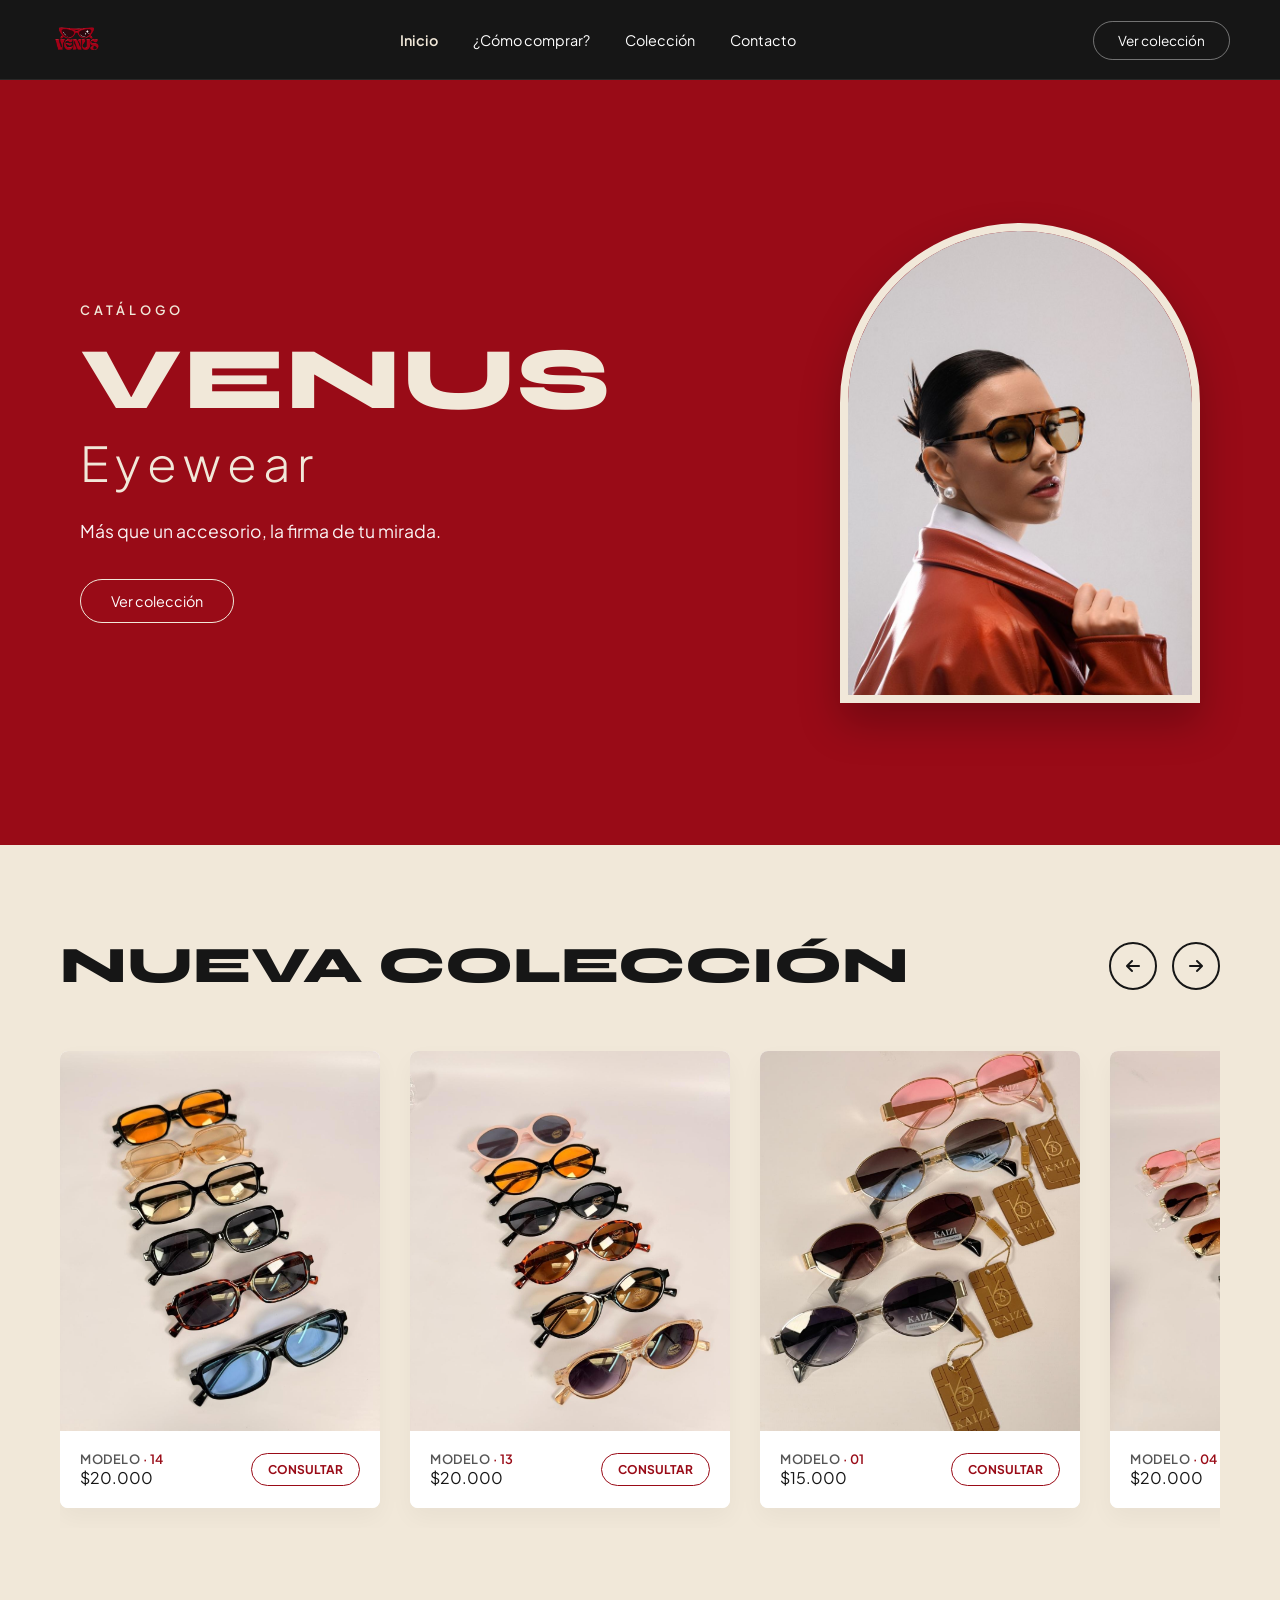
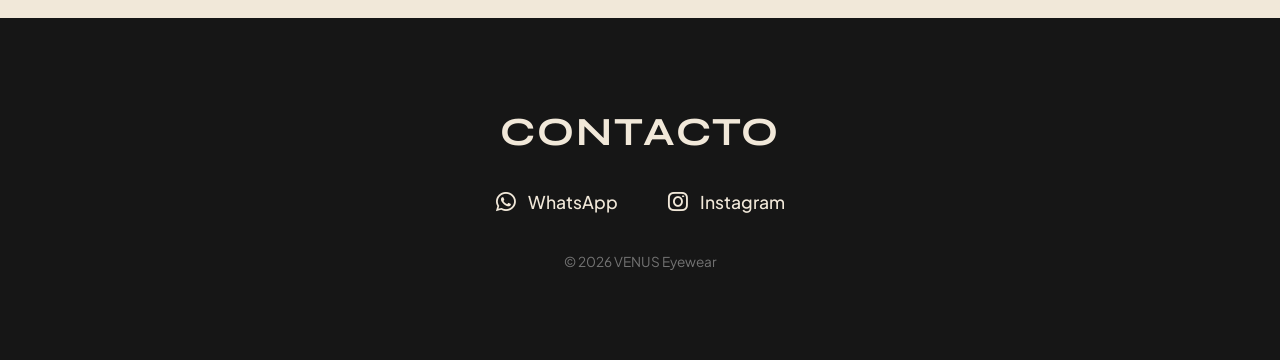
==== commit 4b56d029: "Agrego carrusel" ====
--- a/catalogo.html
+++ b/catalogo.html
@@ -3,27 +3,14 @@
 <head>
     <meta charset="UTF-8">
     <meta name="viewport" content="width=device-width, initial-scale=1.0">
-    <title>VENUS Eyewear | Catálogo</title>
-    <link rel="stylesheet" href="style.css?v=7">
+    <title>VENUS Eyewear | Inicio</title>
+    <link rel="stylesheet" href="style.css?v=8">
     <!-- Google Fonts: Syne y Plus Jakarta Sans -->
     <link href="https://fonts.googleapis.com/css2?family=Plus+Jakarta+Sans:wght@300;400;500;600&family=Syne:wght@700;800&display=swap" rel="stylesheet">
     <!-- FontAwesome para íconos -->
     <link rel="stylesheet" href="https://cdnjs.cloudflare.com/ajax/libs/font-awesome/6.4.0/css/all.min.css">
     <style>
-        body {
-            background-color: #F1E8D9 !important;
-            color: #161616 !important;
-        }
-        .contact {
-            background-color: #161616 !important;
-        }
-        .contact h2 {
-            color: #F1E8D9 !important;
-        }
-        .social-icon-link {
-            color: #F1E8D9 !important;
-        }
-        /* Estilos para el Modal de Información */
+        /* Estilos para el Modal de Información unificado */
         .modal-overlay {
             display: none;
             position: fixed;
@@ -94,14 +81,14 @@
         </div>
         
         <nav class="nav-links">
-            <a href="index.html">Inicio</a>
+            <a href="index.html" style="color: var(--crema-venus); font-weight: 600;">Inicio</a>
             <a href="#" onclick="abrirModalInfo(event)">¿Cómo comprar?</a>
-            <a href="catalogo.html" style="color: var(--crema-venus); font-weight: 600;">Colección</a>
-            <a href="index.html#contacto">Contacto</a>
+            <a href="catalogo.html">Colección</a>
+            <a href="#contacto">Contacto</a>
         </nav>
         
         <div class="nav-actions">
-            <a href="index.html" class="btn-nav-outline desktop-btn">Volver al inicio</a>
+            <a href="catalogo.html" class="btn-nav-outline desktop-btn">Ver colección</a>
             <button class="menu-toggle" id="menuToggle" aria-label="Abrir menú">
                 <span></span>
                 <span></span>
@@ -116,18 +103,50 @@
         <a href="index.html">Inicio</a>
         <a href="#" onclick="abrirModalInfo(event)">¿Cómo comprar?</a>
         <a href="catalogo.html">Colección</a>
-        <a href="index.html#contacto">Contacto</a>
-        <a href="index.html" class="btn-nav-outline mobile-cta">Volver al inicio</a>
+        <a href="#contacto">Contacto</a>
+        <a href="catalogo.html" class="btn-nav-outline mobile-cta">Ver colección</a>
     </div>
 
-    <!-- CABECERA DEL CATÁLOGO -->
-    <section class="catalog-header" style="background-color: var(--rojo-venus); padding: 60px 80px; text-align: center;">
-        <span class="tag">VENUS EYEWEAR</span>
-        <h1 style="font-family: 'Syne', sans-serif; font-size: 3.8rem; color: var(--crema-venus); margin-top: 10px;">Catálogo</h1>
-        <p style="font-size: 1.1rem; color: var(--blanco); opacity: 0.9; margin-top: 15px;">Explora todos los modelos diseñados para destacar.</p>
+    <!-- SECCIÓN HERO -->
+    <section id="inicio" class="hero">
+        <div class="hero-content">
+            <span class="tag">CATÁLOGO</span>
+            <h1>VENUS</h1>
+            <span class="subtitle-eyewear">Eyewear</span>
+            <p>Más que un accesorio, la firma de tu mirada.</p>
+            <a href="catalogo.html" class="btn-hero">Ver colección</a>
+        </div>
+        <div class="hero-image-container">
+            <div class="arch-frame">
+                <img src="foto-portada.jpg" alt="Venus Eyewear Modelo">
+            </div>
+        </div>
     </section>
 
-    <!-- VENTANA MODAL DE INFORMACIÓN -->
+    <!-- SECCIÓN DE COLECCIÓN CON CARRUSEL -->
+    <section class="collection">
+        <div class="collection-header">
+            <h2>NUEVA COLECCIÓN</h2>
+            <div class="carousel-nav">
+                <button class="carousel-btn" id="prevBtn"><i class="fa-solid fa-arrow-left"></i></button>
+                <button class="carousel-btn" id="nextBtn"><i class="fa-solid fa-arrow-right"></i></button>
+            </div>
+        </div>
+
+        <div class="carousel-container" id="carouselContainer">
+    <!-- 8 TARJETAS DESTACADAS DEL CARRUSEL -->
+    <div class="card"><div class="card-img"><img src="foto-lentes14.jpeg" alt="Modelo 14"></div><div class="card-info"><div><h3>MODELO <span class="num">· 14</span></h3><p class="card-price">$20.000</p></div><a href="https://wa.me/5493782501008?text=Hola!%20Quiero%20consultar%20por%20el%20Modelo%2001" target="_blank" class="btn-consult">CONSULTAR</a></div></div>
+    <div class="card"><div class="card-img"><img src="foto-lentes13.jpeg" alt="Modelo 13"></div><div class="card-info"><div><h3>MODELO <span class="num">· 13</span></h3><p class="card-price">$20.000</p></div><a href="https://wa.me/5493782501008?text=Hola!%20Quiero%20consultar%20por%20el%20Modelo%2002" target="_blank" class="btn-consult">CONSULTAR</a></div></div>
+    <div class="card"><div class="card-img"><img src="foto-lentes1.jpeg" alt="Modelo 01"></div><div class="card-info"><div><h3>MODELO <span class="num">· 01</span></h3><p class="card-price">$15.000</p></div><a href="https://wa.me/5493782501008?text=Hola!%20Quiero%20consultar%20por%20el%20Modelo%2003" target="_blank" class="btn-consult">CONSULTAR</a></div></div>
+    <div class="card"><div class="card-img"><img src="foto-lentes4.jpeg" alt="Modelo 04"></div><div class="card-info"><div><h3>MODELO <span class="num">· 04</span></h3><p class="card-price">$20.000</p></div><a href="https://wa.me/5493782501008?text=Hola!%20Quiero%20consultar%20por%20el%20Modelo%2004" target="_blank" class="btn-consult">CONSULTAR</a></div></div>
+    <div class="card"><div class="card-img"><img src="foto-lentes7.jpeg" alt="Modelo 07"></div><div class="card-info"><div><h3>MODELO <span class="num">· 07</span></h3><p class="card-price">$20.000</p></div><a href="https://wa.me/5493782501008?text=Hola!%20Quiero%20consultar%20por%20el%20Modelo%2005" target="_blank" class="btn-consult">CONSULTAR</a></div></div>
+    <div class="card"><div class="card-img"><img src="foto-lentes6.jpeg" alt="Modelo 06"></div><div class="card-info"><div><h3>MODELO <span class="num">· 06</span></h3><p class="card-price">$20.000</p></div><a href="https://wa.me/5493782501008?text=Hola!%20Quiero%20consultar%20por%20el%20Modelo%2006" target="_blank" class="btn-consult">CONSULTAR</a></div></div>
+    <div class="card"><div class="card-img"><img src="foto-lentes12.jpeg" alt="Modelo 12"></div><div class="card-info"><div><h3>MODELO <span class="num">· 12</span></h3><p class="card-price">$17.000</p></div><a href="https://wa.me/5493782501008?text=Hola!%20Quiero%20consultar%20por%20el%20Modelo%2007" target="_blank" class="btn-consult">CONSULTAR</a></div></div>
+    <div class="card"><div class="card-img"><img src="foto-lente23.jpeg" alt="Modelo 23"></div><div class="card-info"><div><h3>MODELO <span class="num">· 23</span></h3><p class="card-price">$17.000</p></div><a href="https://wa.me/5493782501008?text=Hola!%20Quiero%20consultar%20por%20el%20Modelo%2008" target="_blank" class="btn-consult">CONSULTAR</a></div></div>
+</div>
+    </section>
+
+    <!-- VENTANA MODAL DE INFORMACIÓN UNIFICADA -->
     <div id="infoModal" class="modal-overlay">
         <div class="modal-content">
             <button id="closeModalBtn" class="modal-close">&times;</button>
@@ -153,89 +172,14 @@
         </div>
     </div>
 
-    <!-- SECCIÓN DE FILTROS Y CUADRÍCULA -->
-    <section class="catalog-section" style="background-color: #F1E8D9; padding: 60px 40px;">
-        
-        <!-- FILTROS -->
-        <div class="filter-container" style="display: flex; justify-content: center; gap: 12px; margin-bottom: 50px; flex-wrap: wrap;">
-            <button class="filter-btn active" data-filter="all" style="background-color: #990B17; color: #FFFFFF; border: 1px solid #990B17; padding: 10px 24px; border-radius: 30px; font-size: 0.85rem; font-weight: 600; cursor: pointer; font-family: 'Plus Jakarta Sans', sans-serif;">Todos</button>
-            <button class="filter-btn" data-filter="Accesibles" style="background-color: transparent; color: #161616; border: 1px solid rgba(22, 22, 22, 0.25); padding: 10px 24px; border-radius: 30px; font-size: 0.85rem; font-weight: 500; cursor: pointer; font-family: 'Plus Jakarta Sans', sans-serif;">Accesibles</button>
-            <button class="filter-btn" data-filter="Deportivos" style="background-color: transparent; color: #161616; border: 1px solid rgba(22, 22, 22, 0.25); padding: 10px 24px; border-radius: 30px; font-size: 0.85rem; font-weight: 500; cursor: pointer; font-family: 'Plus Jakarta Sans', sans-serif;">Deportivos</button>
-            <button class="filter-btn" data-filter="Premium" style="background-color: transparent; color: #161616; border: 1px solid rgba(22, 22, 22, 0.25); padding: 10px 24px; border-radius: 30px; font-size: 0.85rem; font-weight: 500; cursor: pointer; font-family: 'Plus Jakarta Sans', sans-serif;">Premium</button>
-            <button class="filter-btn" data-filter="Especiales" style="background-color: transparent; color: #161616; border: 1px solid rgba(22, 22, 22, 0.25); padding: 10px 24px; border-radius: 30px; font-size: 0.85rem; font-weight: 500; cursor: pointer; font-family: 'Plus Jakarta Sans', sans-serif;">Especiales</button>
-        </div>
-
-        <div class="grid-catalog">
-            <!-- MODELOS 01 al 58 -->
-            <div class="card" data-category="Especiales"><div class="card-img"><img src="foto-lentes1.jpeg" alt="Modelo 01"></div><div class="card-info"><div><h3>MODELO <span class="num">· 01</span></h3><p class="card-price">$20.000</p></div><a href="https://wa.me/5493782501008?text=Hola!%20Quiero%20consultar%20por%20el%20Modelo%2001" target="_blank" class="btn-consult">CONSULTAR</a></div></div>
-            <div class="card" data-category="Especiales"><div class="card-img"><img src="foto-lentes2.jpeg" alt="Modelo 02"></div><div class="card-info"><div><h3>MODELO <span class="num">· 02</span></h3><p class="card-price">$20.000</p></div><a href="https://wa.me/5493782501008?text=Hola!%20Quiero%20consultar%20por%20el%20Modelo%2002" target="_blank" class="btn-consult">CONSULTAR</a></div></div>
-            <div class="card" data-category="Accesibles"><div class="card-img"><img src="foto-lentes3.jpeg" alt="Modelo 03"></div><div class="card-info"><div><h3>MODELO <span class="num">· 03</span></h3><p class="card-price">$15.000</p></div><a href="https://wa.me/5493782501008?text=Hola!%20Quiero%20consultar%20por%20el%20Modelo%2003" target="_blank" class="btn-consult">CONSULTAR</a></div></div>
-            <div class="card" data-category="Especiales"><div class="card-img"><img src="foto-lentes4.jpeg" alt="Modelo 04"></div><div class="card-info"><div><h3>MODELO <span class="num">· 04</span></h3><p class="card-price">$20.000</p></div><a href="https://wa.me/5493782501008?text=Hola!%20Quiero%20consultar%20por%20el%20Modelo%2004" target="_blank" class="btn-consult">CONSULTAR</a></div></div>
-            <div class="card" data-category="Especiales"><div class="card-img"><img src="foto-lentes5.jpeg" alt="Modelo 05"></div><div class="card-info"><div><h3>MODELO <span class="num">· 05</span></h3><p class="card-price">$20.000</p></div><a href="https://wa.me/5493782501008?text=Hola!%20Quiero%20consultar%20por%20el%20Modelo%2005" target="_blank" class="btn-consult">CONSULTAR</a></div></div>
-            <div class="card" data-category="Especiales"><div class="card-img"><img src="foto-lentes6.jpeg" alt="Modelo 06"></div><div class="card-info"><div><h3>MODELO <span class="num">· 06</span></h3><p class="card-price">$20.000</p></div><a href="https://wa.me/5493782501008?text=Hola!%20Quiero%20consultar%20por%20el%20Modelo%2006" target="_blank" class="btn-consult">CONSULTAR</a></div></div>
-            <div class="card" data-category="Premium"><div class="card-img"><img src="foto-lentes7.jpeg" alt="Modelo 07"></div><div class="card-info"><div><h3>MODELO <span class="num">· 07</span></h3><p class="card-price">$17.000</p></div><a href="https://wa.me/5493782501008?text=Hola!%20Quiero%20consultar%20por%20el%20Modelo%2007" target="_blank" class="btn-consult">CONSULTAR</a></div></div>
-            <div class="card" data-category="Premium"><div class="card-img"><img src="foto-lentes8.jpeg" alt="Modelo 08"></div><div class="card-info"><div><h3>MODELO <span class="num">· 08</span></h3><p class="card-price">$17.000</p></div><a href="https://wa.me/5493782501008?text=Hola!%20Quiero%20consultar%20por%20el%20Modelo%2008" target="_blank" class="btn-consult">CONSULTAR</a></div></div>
-            <div class="card" data-category="Premium"><div class="card-img"><img src="foto-lentes9.jpeg" alt="Modelo 09"></div><div class="card-info"><div><h3>MODELO <span class="num">· 09</span></h3><p class="card-price">$17.000</p></div><a href="https://wa.me/5493782501008?text=Hola!%20Quiero%20consultar%20por%20el%20Modelo%2009" target="_blank" class="btn-consult">CONSULTAR</a></div></div>
-            <div class="card" data-category="Premium"><div class="card-img"><img src="foto-lentes10.jpeg" alt="Modelo 10"></div><div class="card-info"><div><h3>MODELO <span class="num">· 10</span></h3><p class="card-price">$17.000</p></div><a href="https://wa.me/5493782501008?text=Hola!%20Quiero%20consultar%20por%20el%20Modelo%2010" target="_blank" class="btn-consult">CONSULTAR</a></div></div>
-            <div class="card" data-category="Premium"><div class="card-img"><img src="foto-lentes11.jpeg" alt="Modelo 11"></div><div class="card-info"><div><h3>MODELO <span class="num">· 11</span></h3><p class="card-price">$17.000</p></div><a href="https://wa.me/5493782501008?text=Hola!%20Quiero%20consultar%20por%20el%20Modelo%2011" target="_blank" class="btn-consult">CONSULTAR</a></div></div>
-            <div class="card" data-category="Premium"><div class="card-img"><img src="foto-lentes12.jpeg" alt="Modelo 12"></div><div class="card-info"><div><h3>MODELO <span class="num">· 12</span></h3><p class="card-price">$17.000</p></div><a href="https://wa.me/5493782501008?text=Hola!%20Quiero%20consultar%20por%20el%20Modelo%2012" target="_blank" class="btn-consult">CONSULTAR</a></div></div>
-            <div class="card" data-category="Premium"><div class="card-img"><img src="foto-lentes13.jpeg" alt="Modelo 13"></div><div class="card-info"><div><h3>MODELO <span class="num">· 13</span></h3><p class="card-price">$17.000</p></div><a href="https://wa.me/5493782501008?text=Hola!%20Quiero%20consultar%20por%20el%20Modelo%2013" target="_blank" class="btn-consult">CONSULTAR</a></div></div>
-            <div class="card" data-category="Premium"><div class="card-img"><img src="foto-lentes14.jpeg" alt="Modelo 14"></div><div class="card-info"><div><h3>MODELO <span class="num">· 14</span></h3><p class="card-price">$17.000</p></div><a href="https://wa.me/5493782501008?text=Hola!%20Quiero%20consultar%20por%20el%20Modelo%2014" target="_blank" class="btn-consult">CONSULTAR</a></div></div>
-            <div class="card" data-category="Accesibles"><div class="card-img"><img src="foto-lentes15.jpeg" alt="Modelo 15"></div><div class="card-info"><div><h3>MODELO <span class="num">· 15</span></h3><p class="card-price">$15.000</p></div><a href="https://wa.me/5493782501008?text=Hola!%20Quiero%20consultar%20por%20el%20Modelo%2015" target="_blank" class="btn-consult">CONSULTAR</a></div></div>
-            <div class="card" data-category="Accesibles"><div class="card-img"><img src="foto-lentes16.jpeg" alt="Modelo 16"></div><div class="card-info"><div><h3>MODELO <span class="num">· 16</span></h3><p class="card-price">$15.000</p></div><a href="https://wa.me/5493782501008?text=Hola!%20Quiero%20consultar%20por%20el%20Modelo%2016" target="_blank" class="btn-consult">CONSULTAR</a></div></div>
-            <div class="card" data-category="Accesibles"><div class="card-img"><img src="foto-lentes17.jpeg" alt="Modelo 17"></div><div class="card-info"><div><h3>MODELO <span class="num">· 17</span></h3><p class="card-price">$15.000</p></div><a href="https://wa.me/5493782501008?text=Hola!%20Quiero%20consultar%20por%20el%20Modelo%2017" target="_blank" class="btn-consult">CONSULTAR</a></div></div>
-            <div class="card" data-category="Accesibles"><div class="card-img"><img src="foto-lentes18.jpeg" alt="Modelo 18"></div><div class="card-info"><div><h3>MODELO <span class="num">· 18</span></h3><p class="card-price">$15.000</p></div><a href="https://wa.me/5493782501008?text=Hola!%20Quiero%20consultar%20por%20el%20Modelo%2018" target="_blank" class="btn-consult">CONSULTAR</a></div></div>
-            <div class="card" data-category="Accesibles"><div class="card-img"><img src="foto-lentes19.jpeg" alt="Modelo 19"></div><div class="card-info"><div><h3>MODELO <span class="num">· 19</span></h3><p class="card-price">$15.000</p></div><a href="https://wa.me/5493782501008?text=Hola!%20Quiero%20consultar%20por%20el%20Modelo%2019" target="_blank" class="btn-consult">CONSULTAR</a></div></div>
-            <div class="card" data-category="Accesibles"><div class="card-img"><img src="foto-lentes20.jpeg" alt="Modelo 20"></div><div class="card-info"><div><h3>MODELO <span class="num">· 20</span></h3><p class="card-price">$15.000</p></div><a href="https://wa.me/5493782501008?text=Hola!%20Quiero%20consultar%20por%20el%20Modelo%2020" target="_blank" class="btn-consult">CONSULTAR</a></div></div>
-            <div class="card" data-category="Deportivos"><div class="card-img"><img src="foto-lentes21.jpeg" alt="Modelo 21"></div><div class="card-info"><div><h3>MODELO <span class="num">· 21</span></h3><p class="card-price">$15.000</p></div><a href="https://wa.me/5493782501008?text=Hola!%20Quiero%20consultar%20por%20el%20Modelo%2021" target="_blank" class="btn-consult">CONSULTAR</a></div></div>
-            <div class="card" data-category="Deportivos"><div class="card-img"><img src="foto-lentes22.jpeg" alt="Modelo 22"></div><div class="card-info"><div><h3>MODELO <span class="num">· 22</span></h3><p class="card-price">$15.000</p></div><a href="https://wa.me/5493782501008?text=Hola!%20Quiero%20consultar%20por%20el%20Modelo%2022" target="_blank" class="btn-consult">CONSULTAR</a></div></div>
-            <div class="card" data-category="Accesibles"><div class="card-img"><img src="foto-lentes23.jpeg" alt="Modelo 23"></div><div class="card-info"><div><h3>MODELO <span class="num">· 23</span></h3><p class="card-price">$15.000</p></div><a href="https://wa.me/5493782501008?text=Hola!%20Quiero%20consultar%20por%20el%20Modelo%2023" target="_blank" class="btn-consult">CONSULTAR</a></div></div>
-            <div class="card" data-category="Accesibles"><div class="card-img"><img src="foto-lentes24.jpeg" alt="Modelo 24"></div><div class="card-info"><div><h3>MODELO <span class="num">· 24</span></h3><p class="card-price">$15.000</p></div><a href="https://wa.me/5493782501008?text=Hola!%20Quiero%20consultar%20por%20el%20Modelo%2024" target="_blank" class="btn-consult">CONSULTAR</a></div></div>
-            <div class="card" data-category="Accesibles"><div class="card-img"><img src="foto-lentes25.jpeg" alt="Modelo 25"></div><div class="card-info"><div><h3>MODELO <span class="num">· 25</span></h3><p class="card-price">$15.000</p></div><a href="https://wa.me/5493782501008?text=Hola!%20Quiero%20consultar%20por%20el%20Modelo%2025" target="_blank" class="btn-consult">CONSULTAR</a></div></div>
-            <div class="card" data-category="Accesibles"><div class="card-img"><img src="foto-lentes26.jpeg" alt="Modelo 26"></div><div class="card-info"><div><h3>MODELO <span class="num">· 26</span></h3><p class="card-price">$15.000</p></div><a href="https://wa.me/5493782501008?text=Hola!%20Quiero%20consultar%20por%20el%20Modelo%2026" target="_blank" class="btn-consult">CONSULTAR</a></div></div>
-            <div class="card" data-category="Accesibles"><div class="card-img"><img src="foto-lentes27.jpeg" alt="Modelo 27"></div><div class="card-info"><div><h3>MODELO <span class="num">· 27</span></h3><p class="card-price">$15.000</p></div><a href="https://wa.me/5493782501008?text=Hola!%20Quiero%20consultar%20por%20el%20Modelo%2027" target="_blank" class="btn-consult">CONSULTAR</a></div></div>
-            <div class="card" data-category="Accesibles"><div class="card-img"><img src="foto-lentes28.jpeg" alt="Modelo 28"></div><div class="card-info"><div><h3>MODELO <span class="num">· 28</span></h3><p class="card-price">$15.000</p></div><a href="https://wa.me/5493782501008?text=Hola!%20Quiero%20consultar%20por%20el%20Modelo%2028" target="_blank" class="btn-consult">CONSULTAR</a></div></div>
-            <div class="card" data-category="Accesibles"><div class="card-img"><img src="foto-lentes29.jpeg" alt="Modelo 29"></div><div class="card-info"><div><h3>MODELO <span class="num">· 29</span></h3><p class="card-price">$15.000</p></div><a href="https://wa.me/5493782501008?text=Hola!%20Quiero%20consultar%20por%20el%20Modelo%2029" target="_blank" class="btn-consult">CONSULTAR</a></div></div>
-            <div class="card" data-category="Accesibles"><div class="card-img"><img src="foto-lentes30.jpeg" alt="Modelo 30"></div><div class="card-info"><div><h3>MODELO <span class="num">· 30</span></h3><p class="card-price">$15.000</p></div><a href="https://wa.me/5493782501008?text=Hola!%20Quiero%20consultar%20por%20el%20Modelo%2030" target="_blank" class="btn-consult">CONSULTAR</a></div></div>
-            <div class="card" data-category="Accesibles"><div class="card-img"><img src="foto-lentes31.jpeg" alt="Modelo 31"></div><div class="card-info"><div><h3>MODELO <span class="num">· 31</span></h3><p class="card-price">$15.000</p></div><a href="https://wa.me/5493782501008?text=Hola!%20Quiero%20consultar%20por%20el%20Modelo%2031" target="_blank" class="btn-consult">CONSULTAR</a></div></div>
-            <div class="card" data-category="Accesibles"><div class="card-img"><img src="foto-lentes32.jpeg" alt="Modelo 32"></div><div class="card-info"><div><h3>MODELO <span class="num">· 32</span></h3><p class="card-price">$15.000</p></div><a href="https://wa.me/5493782501008?text=Hola!%20Quiero%20consultar%20por%20el%20Modelo%2032" target="_blank" class="btn-consult">CONSULTAR</a></div></div>
-            <div class="card" data-category="Premium"><div class="card-img"><img src="foto-lentes33.jpeg" alt="Modelo 33"></div><div class="card-info"><div><h3>MODELO <span class="num">· 33</span></h3><p class="card-price">$17.000</p></div><a href="https://wa.me/5493782501008?text=Hola!%20Quiero%20consultar%20por%20el%20Modelo%2033" target="_blank" class="btn-consult">CONSULTAR</a></div></div>
-            <div class="card" data-category="Accesibles"><div class="card-img"><img src="foto-lentes34.jpeg" alt="Modelo 34"></div><div class="card-info"><div><h3>MODELO <span class="num">· 34</span></h3><p class="card-price">$15.000</p></div><a href="https://wa.me/5493782501008?text=Hola!%20Quiero%20consultar%20por%20el%20Modelo%2034" target="_blank" class="btn-consult">CONSULTAR</a></div></div>
-            <div class="card" data-category="Accesibles"><div class="card-img"><img src="foto-lentes35.jpeg" alt="Modelo 35"></div><div class="card-info"><div><h3>MODELO <span class="num">· 35</span></h3><p class="card-price">$15.000</p></div><a href="https://wa.me/5493782501008?text=Hola!%20Quiero%20consultar%20por%20el%20Modelo%2035" target="_blank" class="btn-consult">CONSULTAR</a></div></div>
-            <div class="card" data-category="Accesibles"><div class="card-img"><img src="foto-lentes36.jpeg" alt="Modelo 36"></div><div class="card-info"><div><h3>MODELO <span class="num">· 36</span></h3><p class="card-price">$15.000</p></div><a href="https://wa.me/5493782501008?text=Hola!%20Quiero%20consultar%20por%20el%20Modelo%2036" target="_blank" class="btn-consult">CONSULTAR</a></div></div>
-            <div class="card" data-category="Accesibles"><div class="card-img"><img src="foto-lentes37.jpeg" alt="Modelo 37"></div><div class="card-info"><div><h3>MODELO <span class="num">· 37</span></h3><p class="card-price">$15.000</p></div><a href="https://wa.me/5493782501008?text=Hola!%20Quiero%20consultar%20por%20el%20Modelo%2037" target="_blank" class="btn-consult">CONSULTAR</a></div></div>
-            <div class="card" data-category="Accesibles"><div class="card-img"><img src="foto-lentes38.jpeg" alt="Modelo 38"></div><div class="card-info"><div><h3>MODELO <span class="num">· 38</span></h3><p class="card-price">$15.000</p></div><a href="https://wa.me/5493782501008?text=Hola!%20Quiero%20consultar%20por%20el%20Modelo%2038" target="_blank" class="btn-consult">CONSULTAR</a></div></div>
-            <div class="card" data-category="Premium"><div class="card-img"><img src="foto-lentes39.jpeg" alt="Modelo 39"></div><div class="card-info"><div><h3>MODELO <span class="num">· 39</span></h3><p class="card-price">$17.000</p></div><a href="https://wa.me/5493782501008?text=Hola!%20Quiero%20consultar%20por%20el%20Modelo%2039" target="_blank" class="btn-consult">CONSULTAR</a></div></div>
-            <div class="card" data-category="Accesibles"><div class="card-img"><img src="foto-lentes40.jpeg" alt="Modelo 40"></div><div class="card-info"><div><h3>MODELO <span class="num">· 40</span></h3><p class="card-price">$15.000</p></div><a href="https://wa.me/5493782501008?text=Hola!%20Quiero%20consultar%20por%20el%20Modelo%2040" target="_blank" class="btn-consult">CONSULTAR</a></div></div>
-            <div class="card" data-category="Accesibles"><div class="card-img"><img src="foto-lentes41.jpeg" alt="Modelo 41"></div><div class="card-info"><div><h3>MODELO <span class="num">· 41</span></h3><p class="card-price">$15.000</p></div><a href="https://wa.me/5493782501008?text=Hola!%20Quiero%20consultar%20por%20el%20Modelo%2041" target="_blank" class="btn-consult">CONSULTAR</a></div></div>
-            <div class="card" data-category="Accesibles"><div class="card-img"><img src="foto-lentes42.jpeg" alt="Modelo 42"></div><div class="card-info"><div><h3>MODELO <span class="num">· 42</span></h3><p class="card-price">$15.000</p></div><a href="https://wa.me/5493782501008?text=Hola!%20Quiero%20consultar%20por%20el%20Modelo%2042" target="_blank" class="btn-consult">CONSULTAR</a></div></div>
-            <div class="card" data-category="Accesibles"><div class="card-img"><img src="foto-lentes43.jpeg" alt="Modelo 43"></div><div class="card-info"><div><h3>MODELO <span class="num">· 43</span></h3><p class="card-price">$15.000</p></div><a href="https://wa.me/5493782501008?text=Hola!%20Quiero%20consultar%20por%20el%20Modelo%2043" target="_blank" class="btn-consult">CONSULTAR</a></div></div>
-            <div class="card" data-category="Accesibles"><div class="card-img"><img src="foto-lentes44.jpeg" alt="Modelo 44"></div><div class="card-info"><div><h3>MODELO <span class="num">· 44</span></h3><p class="card-price">$15.000</p></div><a href="https://wa.me/5493782501008?text=Hola!%20Quiero%20consultar%20por%20el%20Modelo%2044" target="_blank" class="btn-consult">CONSULTAR</a></div></div>
-            <div class="card" data-category="Accesibles"><div class="card-img"><img src="foto-lentes45.jpeg" alt="Modelo 45"></div><div class="card-info"><div><h3>MODELO <span class="num">· 45</span></h3><p class="card-price">$15.000</p></div><a href="https://wa.me/5493782501008?text=Hola!%20Quiero%20consultar%20por%20el%20Modelo%2045" target="_blank" class="btn-consult">CONSULTAR</a></div></div>
-            <div class="card" data-category="Premium"><div class="card-img"><img src="foto-lentes46.jpeg" alt="Modelo 46"></div><div class="card-info"><div><h3>MODELO <span class="num">· 46</span></h3><p class="card-price">$17.000</p></div><a href="https://wa.me/5493782501008?text=Hola!%20Quiero%20consultar%20por%20el%20Modelo%2046" target="_blank" class="btn-consult">CONSULTAR</a></div></div>
-            <div class="card" data-category="Premium"><div class="card-img"><img src="foto-lentes47.jpeg" alt="Modelo 47"></div><div class="card-info"><div><h3>MODELO <span class="num">· 47</span></h3><p class="card-price">$17.000</p></div><a href="https://wa.me/5493782501008?text=Hola!%20Quiero%20consultar%20por%20el%20Modelo%2047" target="_blank" class="btn-consult">CONSULTAR</a></div></div>
-            <div class="card" data-category="Premium"><div class="card-img"><img src="foto-lentes48.jpeg" alt="Modelo 48"></div><div class="card-info"><div><h3>MODELO <span class="num">· 48</span></h3><p class="card-price">$17.000</p></div><a href="https://wa.me/5493782501008?text=Hola!%20Quiero%20consultar%20por%20el%20Modelo%2048" target="_blank" class="btn-consult">CONSULTAR</a></div></div>
-            <div class="card" data-category="Premium"><div class="card-img"><img src="foto-lentes49.jpeg" alt="Modelo 49"></div><div class="card-info"><div><h3>MODELO <span class="num">· 49</span></h3><p class="card-price">$17.000</p></div><a href="https://wa.me/5493782501008?text=Hola!%20Quiero%20consultar%20por%20el%20Modelo%2049" target="_blank" class="btn-consult">CONSULTAR</a></div></div>
-            <div class="card" data-category="Accesibles"><div class="card-img"><img src="foto-lentes50.jpeg" alt="Modelo 50"></div><div class="card-info"><div><h3>MODELO <span class="num">· 50</span></h3><p class="card-price">$15.000</p></div><a href="https://wa.me/5493782501008?text=Hola!%20Quiero%20consultar%20por%20el%20Modelo%2050" target="_blank" class="btn-consult">CONSULTAR</a></div></div>
-            <div class="card" data-category="Accesibles"><div class="card-img"><img src="foto-lentes51.jpeg" alt="Modelo 51"></div><div class="card-info"><div><h3>MODELO <span class="num">· 51</span></h3><p class="card-price">$15.000</p></div><a href="https://wa.me/5493782501008?text=Hola!%20Quiero%20consultar%20por%20el%20Modelo%2051" target="_blank" class="btn-consult">CONSULTAR</a></div></div>
-            <div class="card" data-category="Premium"><div class="card-img"><img src="foto-lentes52.jpeg" alt="Modelo 52"></div><div class="card-info"><div><h3>MODELO <span class="num">· 52</span></h3><p class="card-price">$17.000</p></div><a href="https://wa.me/5493782501008?text=Hola!%20Quiero%20consultar%20por%20el%20Modelo%2052" target="_blank" class="btn-consult">CONSULTAR</a></div></div>
-            <div class="card" data-category="Accesibles"><div class="card-img"><img src="foto-lentes53.jpeg" alt="Modelo 53"></div><div class="card-info"><div><h3>MODELO <span class="num">· 53</span></h3><p class="card-price">$15.000</p></div><a href="https://wa.me/5493782501008?text=Hola!%20Quiero%20consultar%20por%20el%20Modelo%2053" target="_blank" class="btn-consult">CONSULTAR</a></div></div>
-            <div class="card" data-category="Premium"><div class="card-img"><img src="foto-lentes54.jpeg" alt="Modelo 54"></div><div class="card-info"><div><h3>MODELO <span class="num">· 54</span></h3><p class="card-price">$17.000</p></div><a href="https://wa.me/5493782501008?text=Hola!%20Quiero%20consultar%20por%20el%20Modelo%2054" target="_blank" class="btn-consult">CONSULTAR</a></div></div>
-            <div class="card" data-category="Accesibles"><div class="card-img"><img src="foto-lentes55.jpeg" alt="Modelo 55"></div><div class="card-info"><div><h3>MODELO <span class="num">· 55</span></h3><p class="card-price">$15.000</p></div><a href="https://wa.me/5493782501008?text=Hola!%20Quiero%20consultar%20por%20el%20Modelo%2055" target="_blank" class="btn-consult">CONSULTAR</a></div></div>
-            <div class="card" data-category="Accesibles"><div class="card-img"><img src="foto-lentes56.jpeg" alt="Modelo 56"></div><div class="card-info"><div><h3>MODELO <span class="num">· 56</span></h3><p class="card-price">$15.000</p></div><a href="https://wa.me/5493782501008?text=Hola!%20Quiero%20consultar%20por%20el%20Modelo%2056" target="_blank" class="btn-consult">CONSULTAR</a></div></div>
-            <div class="card" data-category="Accesibles"><div class="card-img"><img src="foto-lentes57.jpeg" alt="Modelo 57"></div><div class="card-info"><div><h3>MODELO <span class="num">· 57</span></h3><p class="card-price">$15.000</p></div><a href="https://wa.me/5493782501008?text=Hola!%20Quiero%20consultar%20por%20el%20Modelo%2057" target="_blank" class="btn-consult">CONSULTAR</a></div></div>
-            <div class="card" data-category="Accesibles"><div class="card-img"><img src="foto-lentes58.jpeg" alt="Modelo 58"></div><div class="card-info"><div><h3>MODELO <span class="num">· 58</span></h3><p class="card-price">$15.000</p></div><a href="https://wa.me/5493782501008?text=Hola!%20Quiero%20consultar%20por%20el%20Modelo%2058" target="_blank" class="btn-consult">CONSULTAR</a></div></div>
-        </div>
-    </section>
-
-    <!-- FOOTER / CONTACTO -->
+    <!-- SECCIÓN DE CONTACTO -->
     <section id="contacto" class="contact">
         <h2>CONTACTO</h2>
         <div class="contact-links">
             <a href="https://wa.me/5493782501008?text=Hola!%20Quiero%20contactarme%20con%20Venus%20Eyewear" target="_blank" class="social-icon-link">
                 <i class="fa-brands fa-whatsapp"></i> WhatsApp
             </a>
-            <a href="https://instagram.com/venus.eyewear" target="_blank" class="social-icon-link">
+            <a href="https://www.instagram.com/venus.eyewear" target="_blank" class="social-icon-link">
                 <i class="fa-brands fa-instagram"></i> Instagram
             </a>
         </div>
@@ -244,38 +188,24 @@
 
     <!-- SCRIPTS -->
     <script>
-        const filterButtons = document.querySelectorAll('.filter-btn');
-        const cards = document.querySelectorAll('.grid-catalog .card');
-
-        filterButtons.forEach(button => {
-            button.addEventListener('click', () => {
-                filterButtons.forEach(btn => {
-                    btn.classList.remove('active');
-                    btn.style.backgroundColor = 'transparent';
-                    btn.style.color = '#161616';
-                    btn.style.borderColor = 'rgba(22, 22, 22, 0.25)';
-                    btn.style.fontWeight = '500';
-                });
-
-                button.classList.add('active');
-                button.style.backgroundColor = '#990B17';
-                button.style.color = '#FFFFFF';
-                button.style.borderColor = '#990B17';
-                button.style.fontWeight = '600';
-
-                const filterValue = button.getAttribute('data-filter');
-
-                cards.forEach(card => {
-                    const category = card.getAttribute('data-category');
-                    if (filterValue === 'all' || category === filterValue) {
-                        card.style.display = 'block';
-                    } else {
-                        card.style.display = 'none';
-                    }
-                });
+        // Lógica del carrusel horizontal
+        const carousel = document.getElementById('carouselContainer');
+        const prevBtn = document.getElementById('prevBtn');
+        const nextBtn = document.getElementById('nextBtn');
+
+        if(nextBtn && carousel) {
+            nextBtn.addEventListener('click', () => {
+                carousel.scrollBy({ left: 350, behavior: 'smooth' });
             });
-        });
-
+        }
+
+        if(prevBtn && carousel) {
+            prevBtn.addEventListener('click', () => {
+                carousel.scrollBy({ left: -350, behavior: 'smooth' });
+            });
+        }
+
+        // Lógica del menú móvil
         const menuToggle = document.getElementById('menuToggle');
         const mobileMenu = document.getElementById('mobileMenu');
         const closeMenu = document.getElementById('closeMenu');
@@ -285,6 +215,7 @@
             closeMenu.addEventListener('click', () => { mobileMenu.classList.remove('active'); });
         }
 
+        // Lógica del modal unificado
         const modalOverlay = document.getElementById('infoModal');
         const closeModalBtn = document.getElementById('closeModalBtn');
 
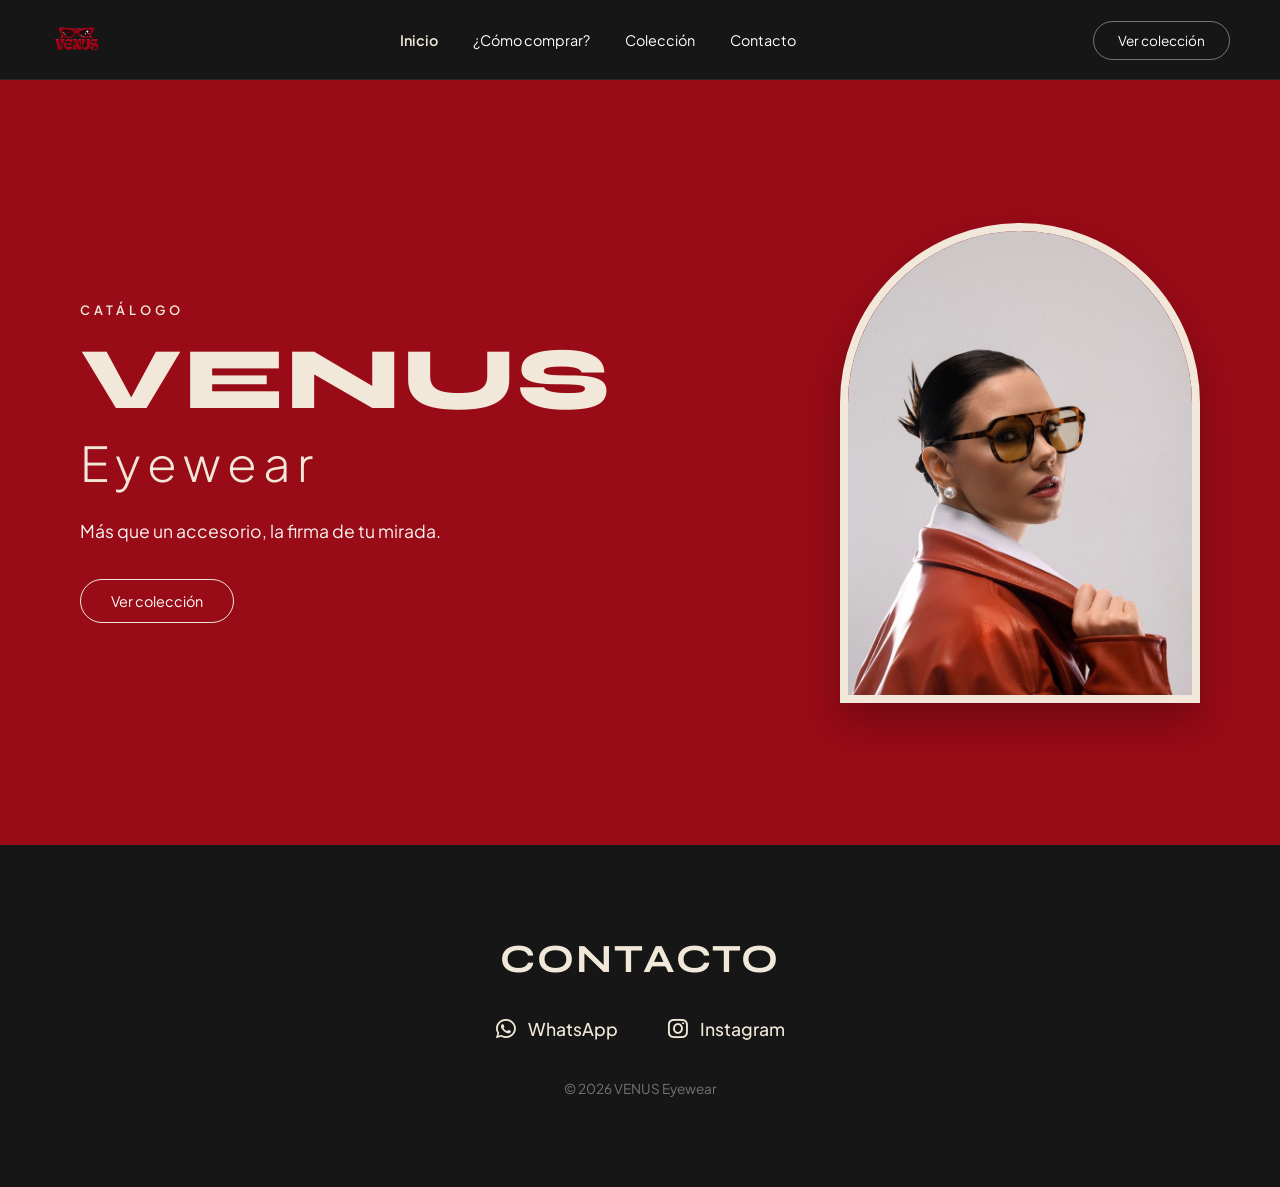
==== commit 0b760875: "Arreglo n3" ====
--- a/catalogo.html
+++ b/catalogo.html
@@ -123,28 +123,6 @@
         </div>
     </section>
 
-    <!-- SECCIÓN DE COLECCIÓN CON CARRUSEL -->
-    <section class="collection">
-        <div class="collection-header">
-            <h2>NUEVA COLECCIÓN</h2>
-            <div class="carousel-nav">
-                <button class="carousel-btn" id="prevBtn"><i class="fa-solid fa-arrow-left"></i></button>
-                <button class="carousel-btn" id="nextBtn"><i class="fa-solid fa-arrow-right"></i></button>
-            </div>
-        </div>
-
-        <div class="carousel-container" id="carouselContainer">
-    <!-- 8 TARJETAS DESTACADAS DEL CARRUSEL -->
-    <div class="card"><div class="card-img"><img src="foto-lentes14.jpeg" alt="Modelo 14"></div><div class="card-info"><div><h3>MODELO <span class="num">· 14</span></h3><p class="card-price">$20.000</p></div><a href="https://wa.me/5493782501008?text=Hola!%20Quiero%20consultar%20por%20el%20Modelo%2001" target="_blank" class="btn-consult">CONSULTAR</a></div></div>
-    <div class="card"><div class="card-img"><img src="foto-lentes13.jpeg" alt="Modelo 13"></div><div class="card-info"><div><h3>MODELO <span class="num">· 13</span></h3><p class="card-price">$20.000</p></div><a href="https://wa.me/5493782501008?text=Hola!%20Quiero%20consultar%20por%20el%20Modelo%2002" target="_blank" class="btn-consult">CONSULTAR</a></div></div>
-    <div class="card"><div class="card-img"><img src="foto-lentes1.jpeg" alt="Modelo 01"></div><div class="card-info"><div><h3>MODELO <span class="num">· 01</span></h3><p class="card-price">$15.000</p></div><a href="https://wa.me/5493782501008?text=Hola!%20Quiero%20consultar%20por%20el%20Modelo%2003" target="_blank" class="btn-consult">CONSULTAR</a></div></div>
-    <div class="card"><div class="card-img"><img src="foto-lentes4.jpeg" alt="Modelo 04"></div><div class="card-info"><div><h3>MODELO <span class="num">· 04</span></h3><p class="card-price">$20.000</p></div><a href="https://wa.me/5493782501008?text=Hola!%20Quiero%20consultar%20por%20el%20Modelo%2004" target="_blank" class="btn-consult">CONSULTAR</a></div></div>
-    <div class="card"><div class="card-img"><img src="foto-lentes7.jpeg" alt="Modelo 07"></div><div class="card-info"><div><h3>MODELO <span class="num">· 07</span></h3><p class="card-price">$20.000</p></div><a href="https://wa.me/5493782501008?text=Hola!%20Quiero%20consultar%20por%20el%20Modelo%2005" target="_blank" class="btn-consult">CONSULTAR</a></div></div>
-    <div class="card"><div class="card-img"><img src="foto-lentes6.jpeg" alt="Modelo 06"></div><div class="card-info"><div><h3>MODELO <span class="num">· 06</span></h3><p class="card-price">$20.000</p></div><a href="https://wa.me/5493782501008?text=Hola!%20Quiero%20consultar%20por%20el%20Modelo%2006" target="_blank" class="btn-consult">CONSULTAR</a></div></div>
-    <div class="card"><div class="card-img"><img src="foto-lentes12.jpeg" alt="Modelo 12"></div><div class="card-info"><div><h3>MODELO <span class="num">· 12</span></h3><p class="card-price">$17.000</p></div><a href="https://wa.me/5493782501008?text=Hola!%20Quiero%20consultar%20por%20el%20Modelo%2007" target="_blank" class="btn-consult">CONSULTAR</a></div></div>
-    <div class="card"><div class="card-img"><img src="foto-lente23.jpeg" alt="Modelo 23"></div><div class="card-info"><div><h3>MODELO <span class="num">· 23</span></h3><p class="card-price">$17.000</p></div><a href="https://wa.me/5493782501008?text=Hola!%20Quiero%20consultar%20por%20el%20Modelo%2008" target="_blank" class="btn-consult">CONSULTAR</a></div></div>
-</div>
-    </section>
 
     <!-- VENTANA MODAL DE INFORMACIÓN UNIFICADA -->
     <div id="infoModal" class="modal-overlay">
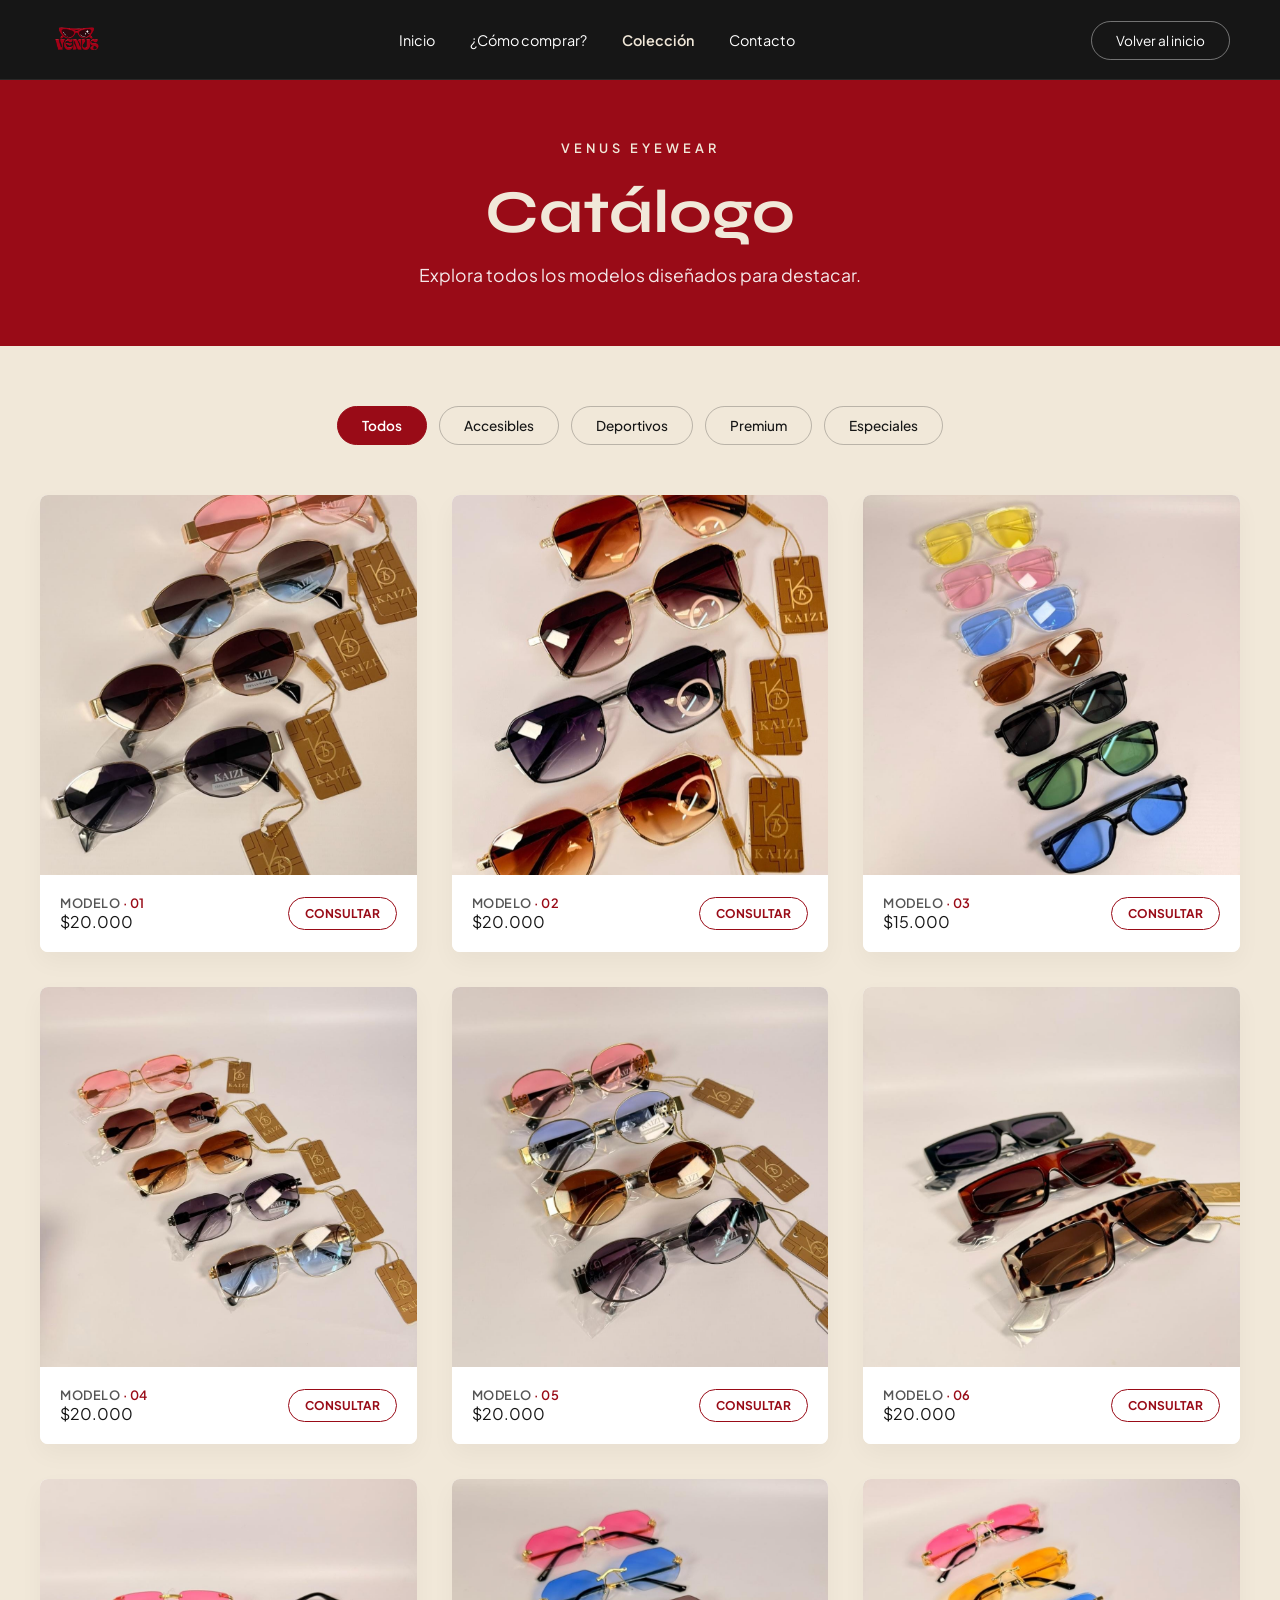
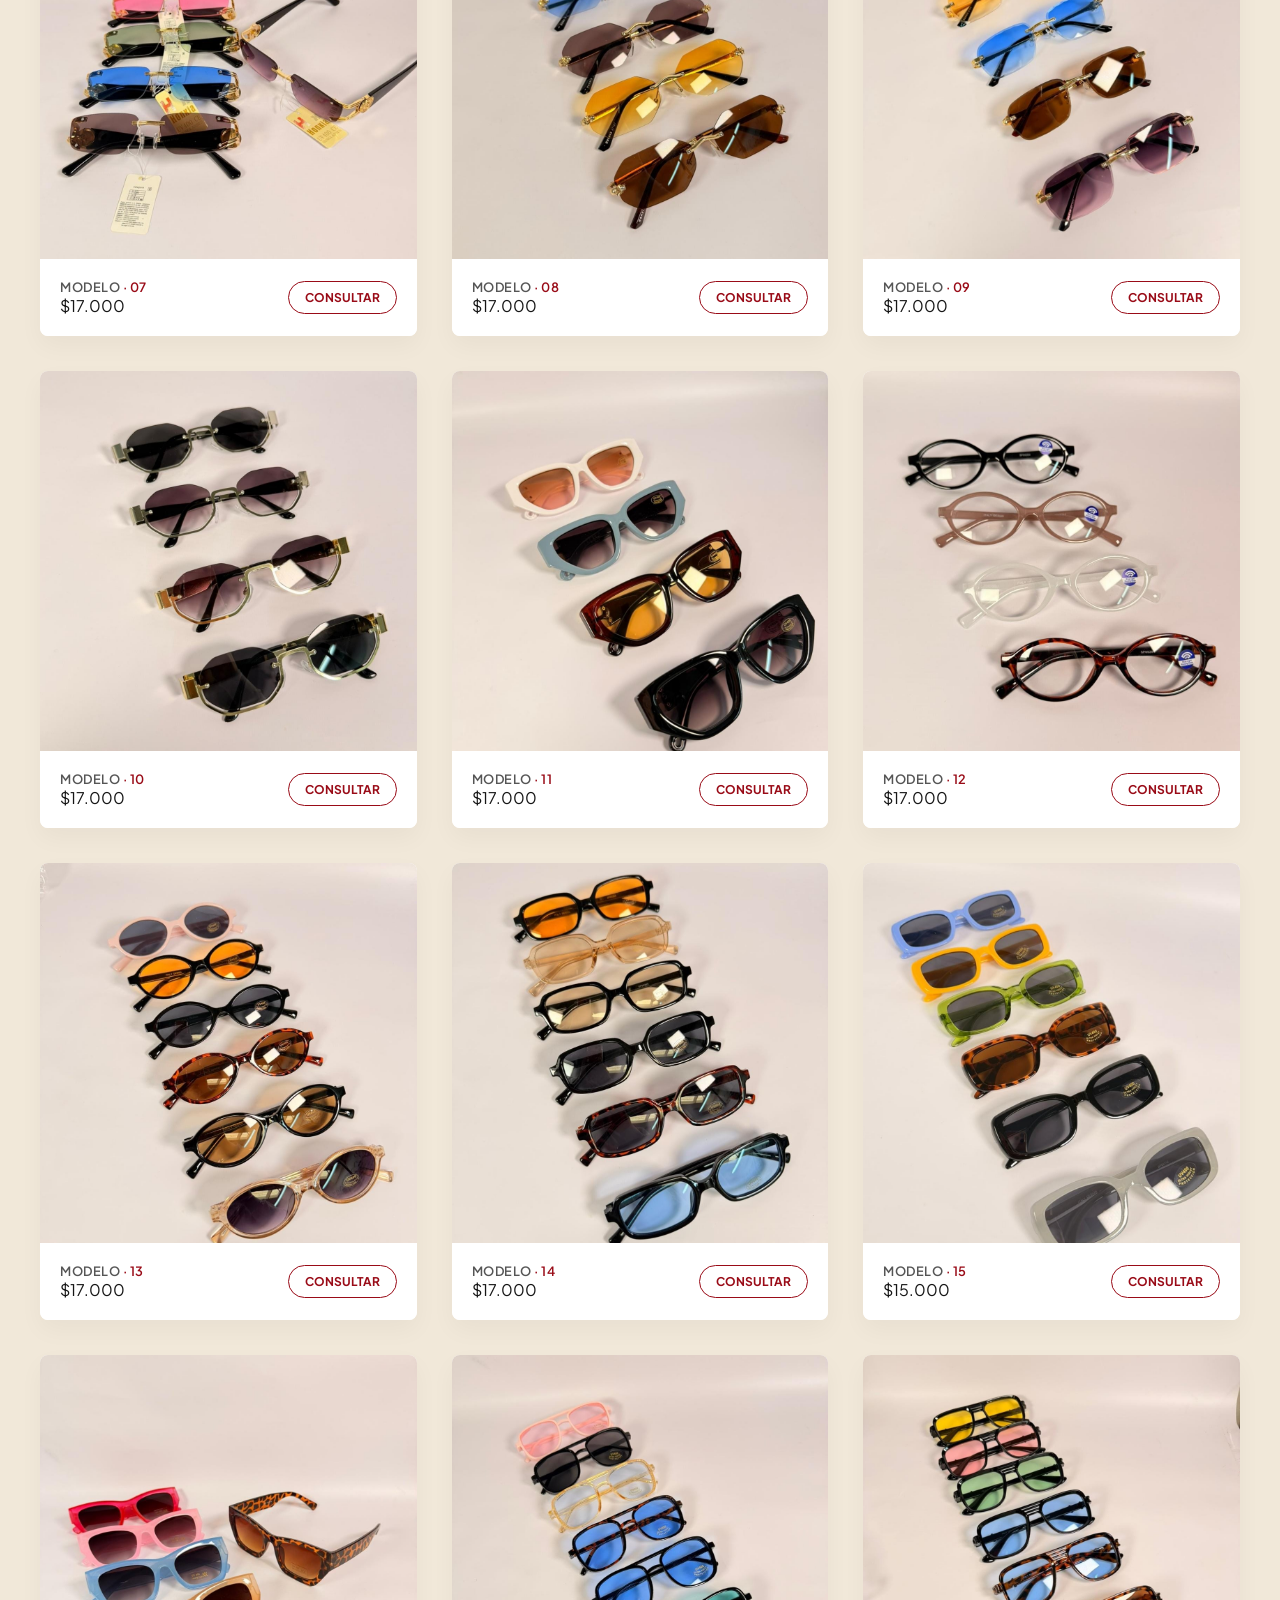
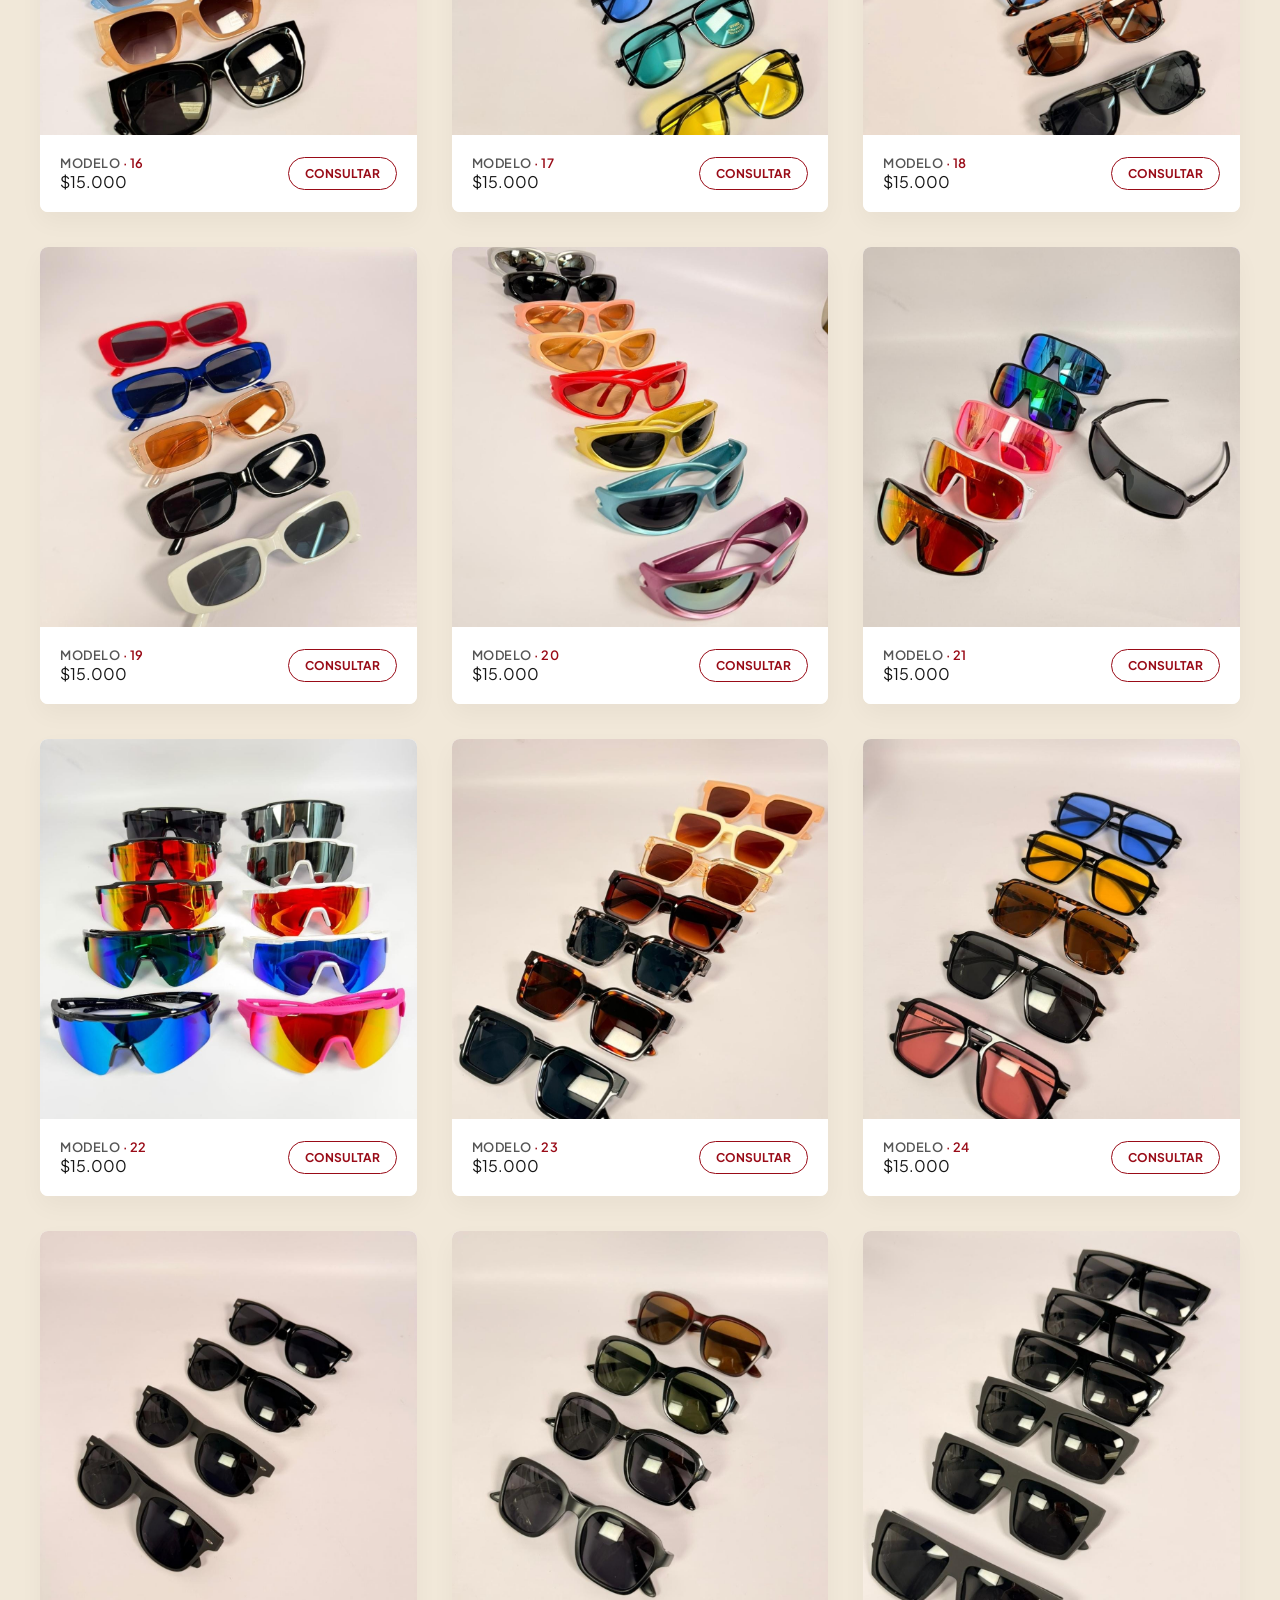
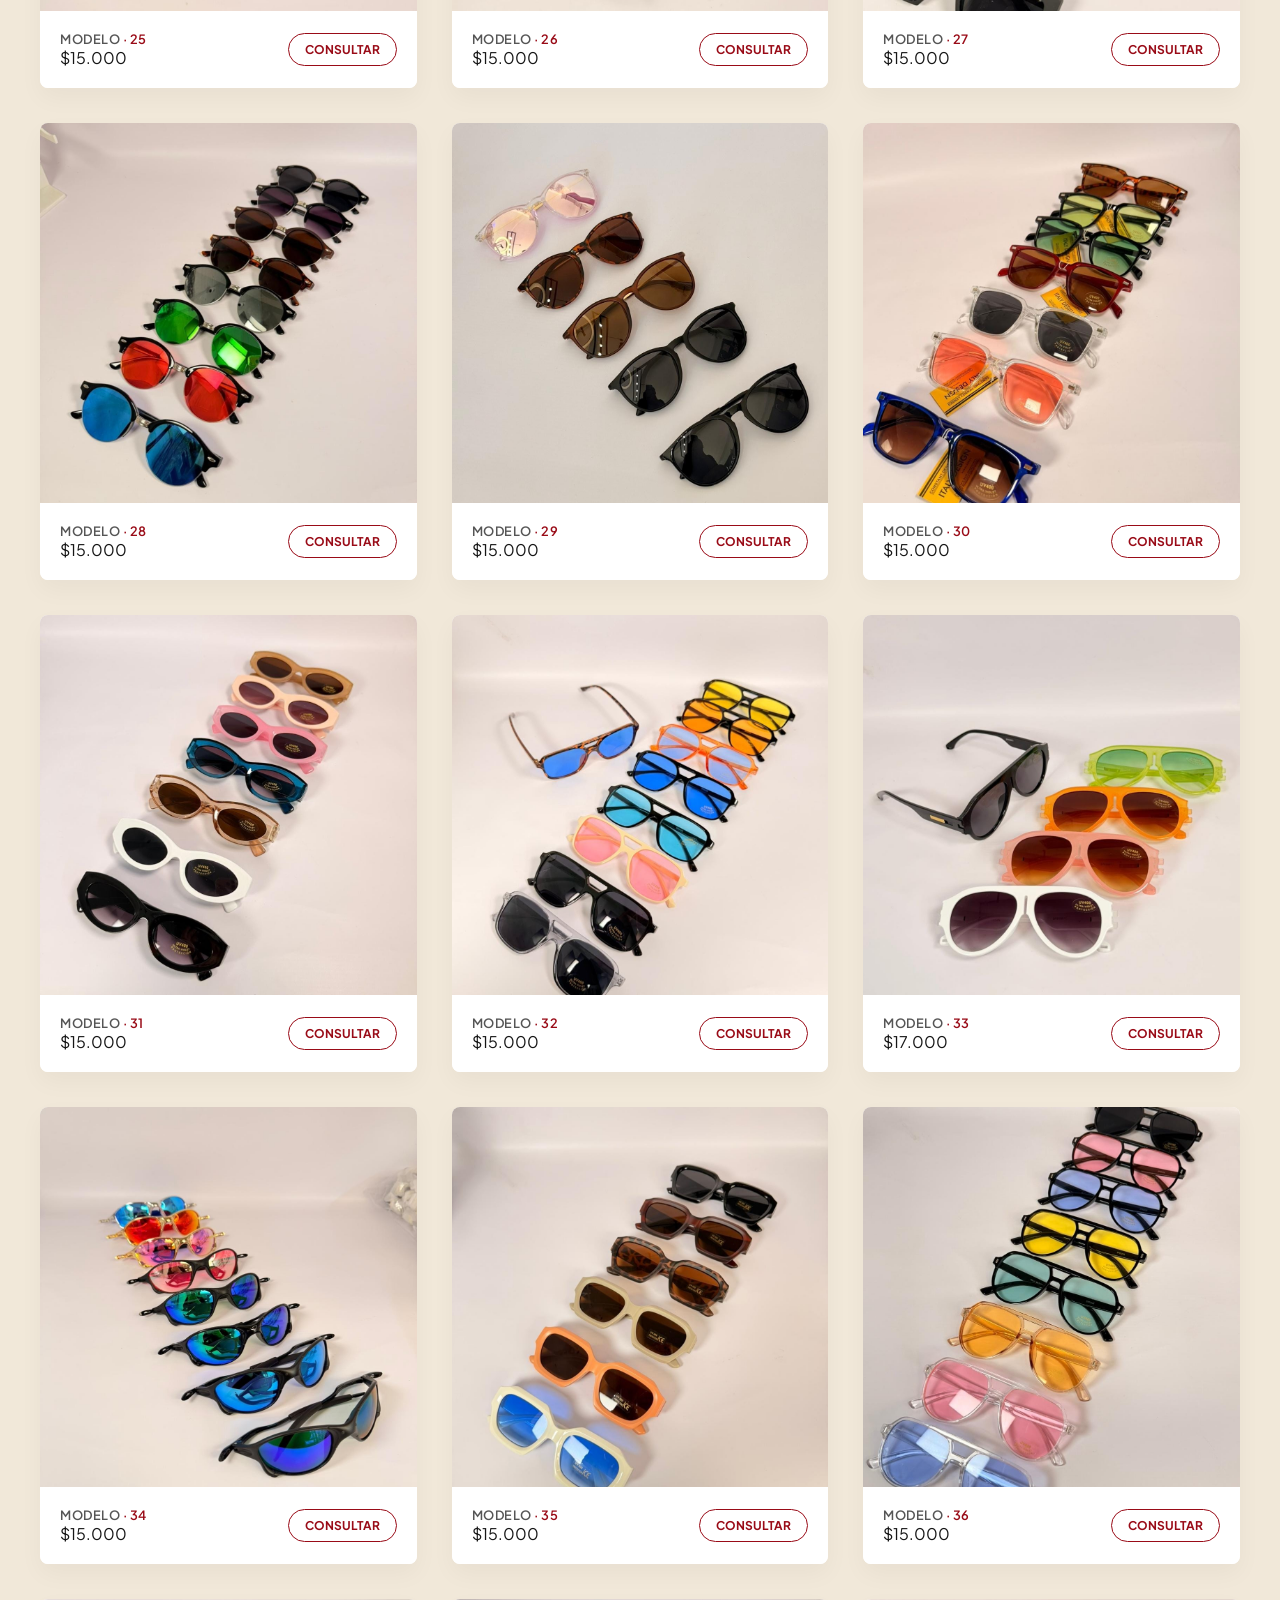
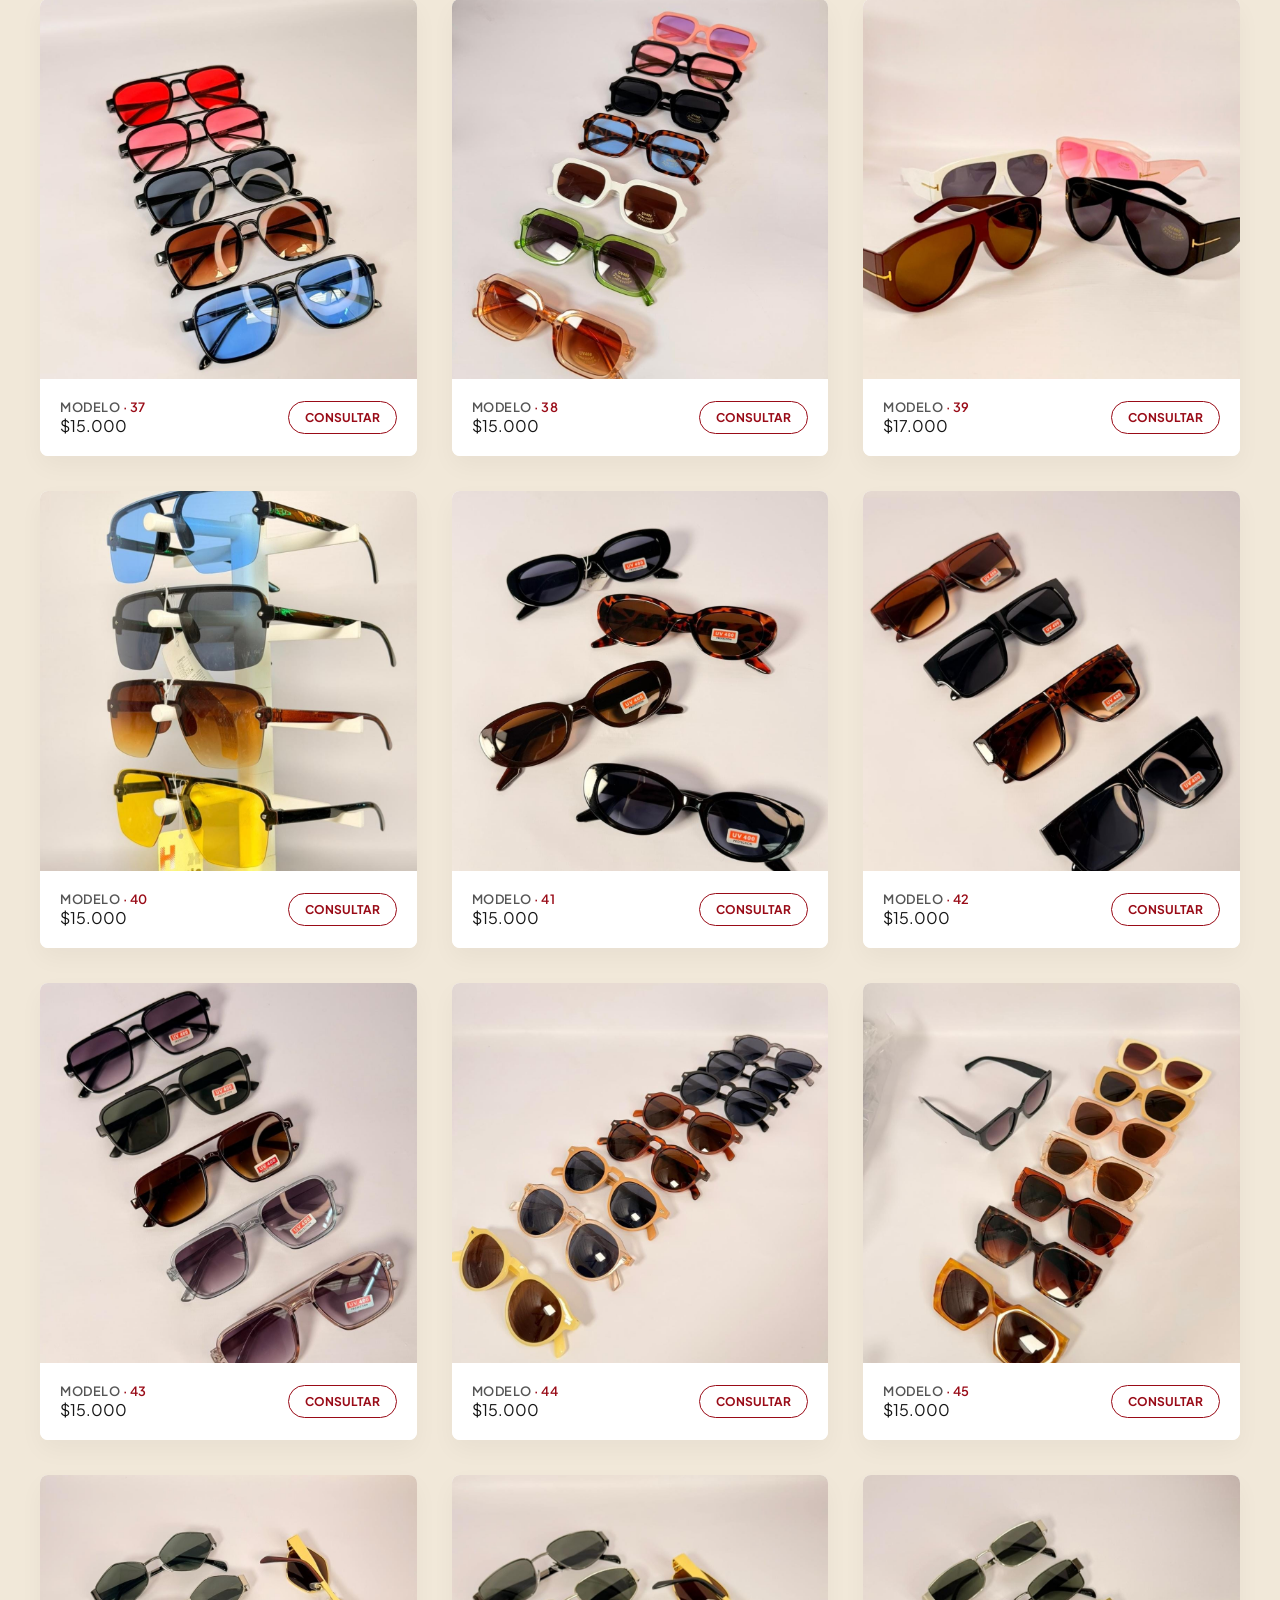
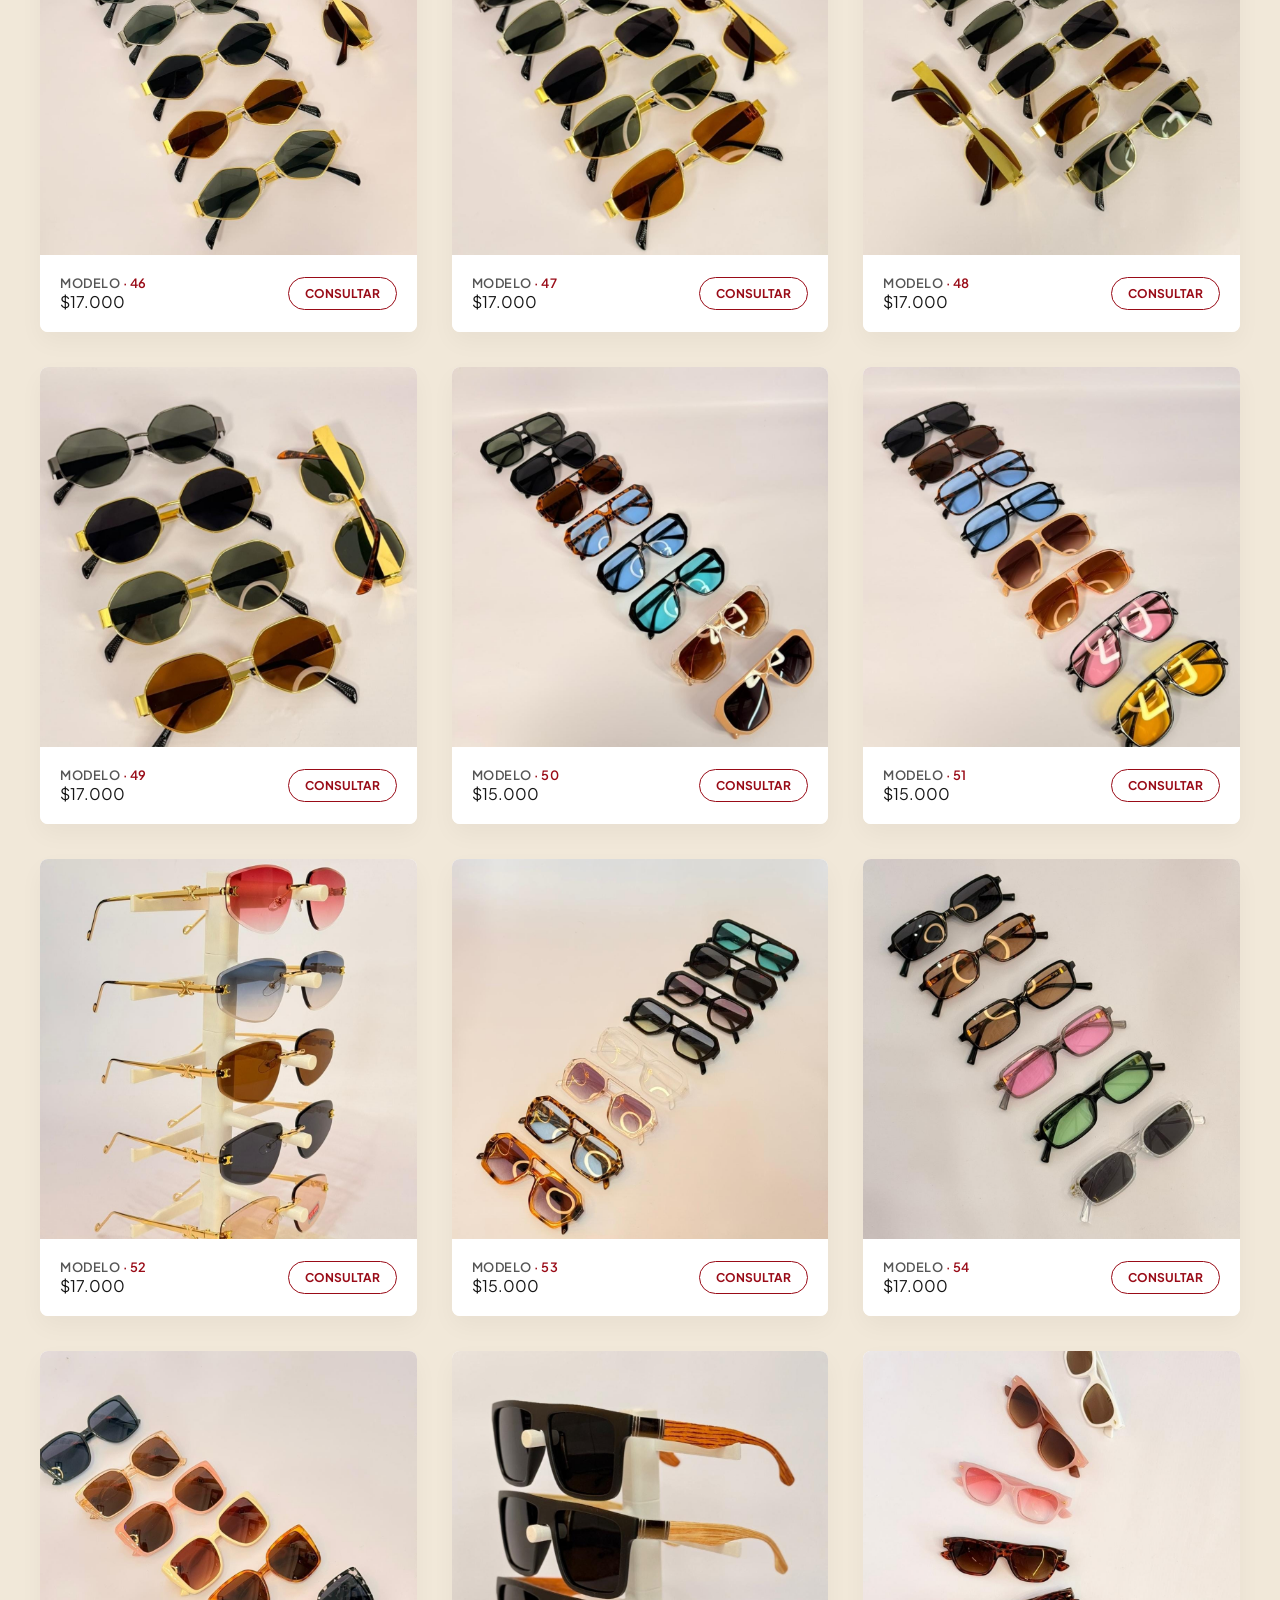
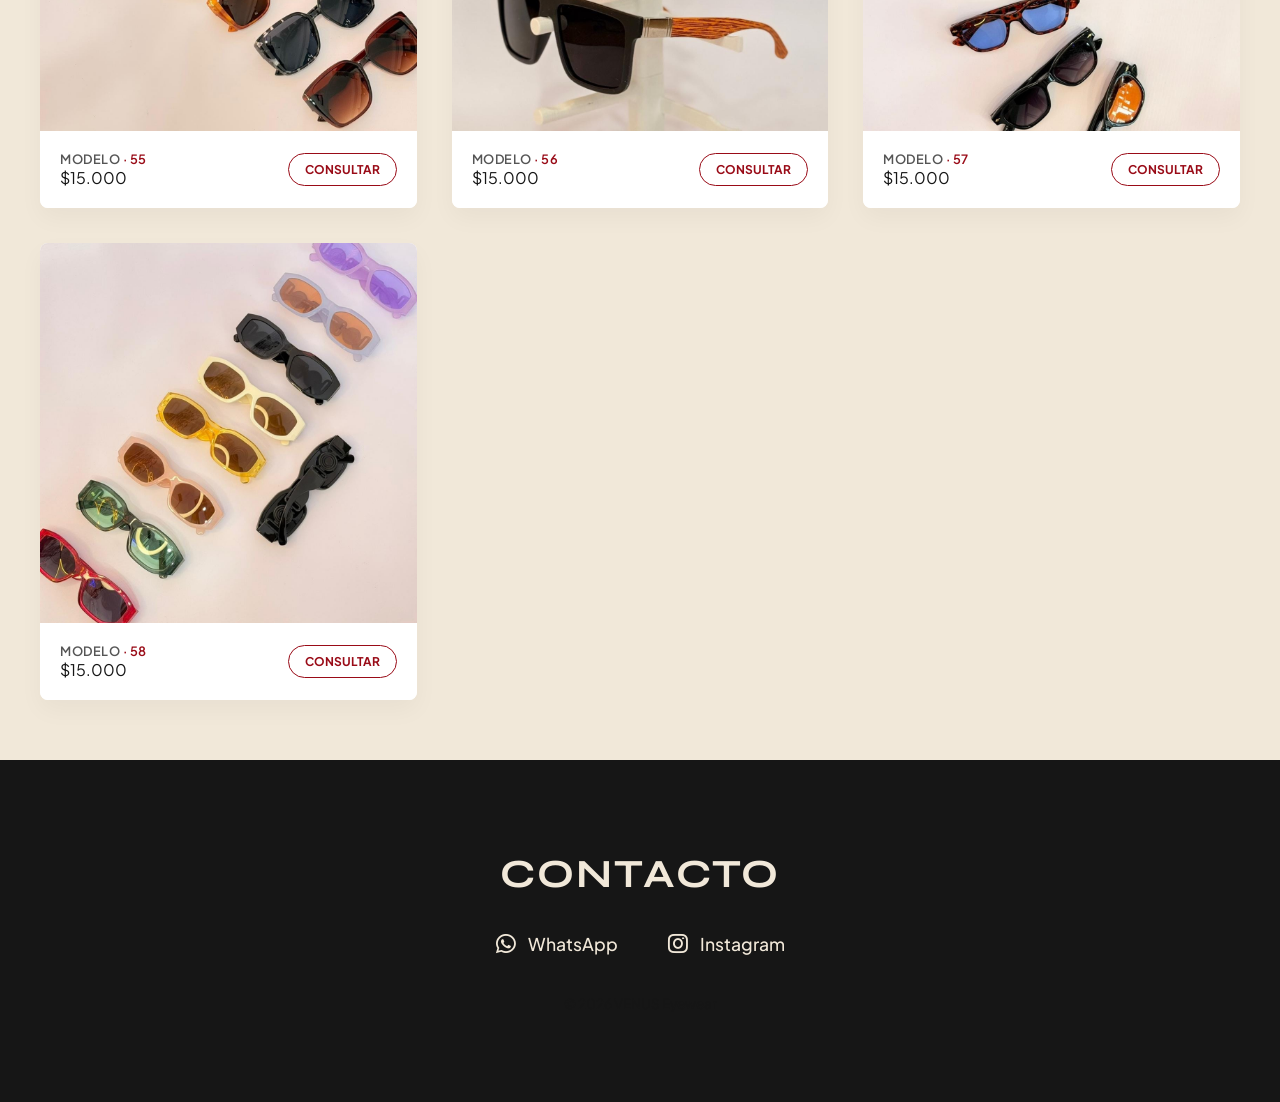
==== commit a40162cd: "arreglo 5" ====
--- a/catalogo.html
+++ b/catalogo.html
@@ -3,14 +3,27 @@
 <head>
     <meta charset="UTF-8">
     <meta name="viewport" content="width=device-width, initial-scale=1.0">
-    <title>VENUS Eyewear | Inicio</title>
-    <link rel="stylesheet" href="style.css?v=8">
+    <title>VENUS Eyewear | Catálogo</title>
+    <link rel="stylesheet" href="style.css?v=10">
     <!-- Google Fonts: Syne y Plus Jakarta Sans -->
     <link href="https://fonts.googleapis.com/css2?family=Plus+Jakarta+Sans:wght@300;400;500;600&family=Syne:wght@700;800&display=swap" rel="stylesheet">
     <!-- FontAwesome para íconos -->
     <link rel="stylesheet" href="https://cdnjs.cloudflare.com/ajax/libs/font-awesome/6.4.0/css/all.min.css">
     <style>
-        /* Estilos para el Modal de Información unificado */
+        body {
+            background-color: #F1E8D9 !important;
+            color: #161616 !important;
+        }
+        .contact {
+            background-color: #161616 !important;
+        }
+        .contact h2 {
+            color: #F1E8D9 !important;
+        }
+        .social-icon-link {
+            color: #F1E8D9 !important;
+        }
+        /* Estilos para el Modal de Información */
         .modal-overlay {
             display: none;
             position: fixed;
@@ -81,14 +94,14 @@
         </div>
         
         <nav class="nav-links">
-            <a href="index.html" style="color: var(--crema-venus); font-weight: 600;">Inicio</a>
+            <a href="index.html">Inicio</a>
             <a href="#" onclick="abrirModalInfo(event)">¿Cómo comprar?</a>
-            <a href="catalogo.html">Colección</a>
-            <a href="#contacto">Contacto</a>
+            <a href="catalogo.html" style="color: var(--crema-venus); font-weight: 600;">Colección</a>
+            <a href="index.html#contacto">Contacto</a>
         </nav>
         
         <div class="nav-actions">
-            <a href="catalogo.html" class="btn-nav-outline desktop-btn">Ver colección</a>
+            <a href="index.html" class="btn-nav-outline desktop-btn">Volver al inicio</a>
             <button class="menu-toggle" id="menuToggle" aria-label="Abrir menú">
                 <span></span>
                 <span></span>
@@ -103,28 +116,18 @@
         <a href="index.html">Inicio</a>
         <a href="#" onclick="abrirModalInfo(event)">¿Cómo comprar?</a>
         <a href="catalogo.html">Colección</a>
-        <a href="#contacto">Contacto</a>
-        <a href="catalogo.html" class="btn-nav-outline mobile-cta">Ver colección</a>
+        <a href="index.html#contacto">Contacto</a>
+        <a href="index.html" class="btn-nav-outline mobile-cta">Volver al inicio</a>
     </div>
 
-    <!-- SECCIÓN HERO -->
-    <section id="inicio" class="hero">
-        <div class="hero-content">
-            <span class="tag">CATÁLOGO</span>
-            <h1>VENUS</h1>
-            <span class="subtitle-eyewear">Eyewear</span>
-            <p>Más que un accesorio, la firma de tu mirada.</p>
-            <a href="catalogo.html" class="btn-hero">Ver colección</a>
-        </div>
-        <div class="hero-image-container">
-            <div class="arch-frame">
-                <img src="foto-portada.jpg" alt="Venus Eyewear Modelo">
-            </div>
-        </div>
+    <!-- CABECERA DEL CATÁLOGO -->
+    <section class="catalog-header" style="background-color: var(--rojo-venus); padding: 60px 80px; text-align: center;">
+        <span class="tag">VENUS EYEWEAR</span>
+        <h1 style="font-family: 'Syne', sans-serif; font-size: 3.8rem; color: var(--crema-venus); margin-top: 10px;">Catálogo</h1>
+        <p style="font-size: 1.1rem; color: var(--blanco); opacity: 0.9; margin-top: 15px;">Explora todos los modelos diseñados para destacar.</p>
     </section>
 
-
-    <!-- VENTANA MODAL DE INFORMACIÓN UNIFICADA -->
+    <!-- VENTANA MODAL DE INFORMACIÓN -->
     <div id="infoModal" class="modal-overlay">
         <div class="modal-content">
             <button id="closeModalBtn" class="modal-close">&times;</button>
@@ -150,14 +153,89 @@
         </div>
     </div>
 
-    <!-- SECCIÓN DE CONTACTO -->
+    <!-- SECCIÓN DE FILTROS Y CUADRÍCULA -->
+    <section class="catalog-section" style="background-color: #F1E8D9; padding: 60px 40px;">
+        
+        <!-- FILTROS -->
+        <div class="filter-container" style="display: flex; justify-content: center; gap: 12px; margin-bottom: 50px; flex-wrap: wrap;">
+            <button class="filter-btn active" data-filter="all" style="background-color: #990B17; color: #FFFFFF; border: 1px solid #990B17; padding: 10px 24px; border-radius: 30px; font-size: 0.85rem; font-weight: 600; cursor: pointer; font-family: 'Plus Jakarta Sans', sans-serif;">Todos</button>
+            <button class="filter-btn" data-filter="Accesibles" style="background-color: transparent; color: #161616; border: 1px solid rgba(22, 22, 22, 0.25); padding: 10px 24px; border-radius: 30px; font-size: 0.85rem; font-weight: 500; cursor: pointer; font-family: 'Plus Jakarta Sans', sans-serif;">Accesibles</button>
+            <button class="filter-btn" data-filter="Deportivos" style="background-color: transparent; color: #161616; border: 1px solid rgba(22, 22, 22, 0.25); padding: 10px 24px; border-radius: 30px; font-size: 0.85rem; font-weight: 500; cursor: pointer; font-family: 'Plus Jakarta Sans', sans-serif;">Deportivos</button>
+            <button class="filter-btn" data-filter="Premium" style="background-color: transparent; color: #161616; border: 1px solid rgba(22, 22, 22, 0.25); padding: 10px 24px; border-radius: 30px; font-size: 0.85rem; font-weight: 500; cursor: pointer; font-family: 'Plus Jakarta Sans', sans-serif;">Premium</button>
+            <button class="filter-btn" data-filter="Especiales" style="background-color: transparent; color: #161616; border: 1px solid rgba(22, 22, 22, 0.25); padding: 10px 24px; border-radius: 30px; font-size: 0.85rem; font-weight: 500; cursor: pointer; font-family: 'Plus Jakarta Sans', sans-serif;">Especiales</button>
+        </div>
+
+        <div class="grid-catalog">
+            <!-- MODELOS 01 al 58 -->
+            <div class="card" data-category="Especiales"><div class="card-img"><img src="foto-lentes1.jpeg" alt="Modelo 01"></div><div class="card-info"><div><h3>MODELO <span class="num">· 01</span></h3><p class="card-price">$20.000</p></div><a href="https://wa.me/5493782501008?text=Hola!%20Quiero%20consultar%20por%20el%20Modelo%2001" target="_blank" class="btn-consult">CONSULTAR</a></div></div>
+            <div class="card" data-category="Especiales"><div class="card-img"><img src="foto-lentes2.jpeg" alt="Modelo 02"></div><div class="card-info"><div><h3>MODELO <span class="num">· 02</span></h3><p class="card-price">$20.000</p></div><a href="https://wa.me/5493782501008?text=Hola!%20Quiero%20consultar%20por%20el%20Modelo%2002" target="_blank" class="btn-consult">CONSULTAR</a></div></div>
+            <div class="card" data-category="Accesibles"><div class="card-img"><img src="foto-lentes3.jpeg" alt="Modelo 03"></div><div class="card-info"><div><h3>MODELO <span class="num">· 03</span></h3><p class="card-price">$15.000</p></div><a href="https://wa.me/5493782501008?text=Hola!%20Quiero%20consultar%20por%20el%20Modelo%2003" target="_blank" class="btn-consult">CONSULTAR</a></div></div>
+            <div class="card" data-category="Especiales"><div class="card-img"><img src="foto-lentes4.jpeg" alt="Modelo 04"></div><div class="card-info"><div><h3>MODELO <span class="num">· 04</span></h3><p class="card-price">$20.000</p></div><a href="https://wa.me/5493782501008?text=Hola!%20Quiero%20consultar%20por%20el%20Modelo%2004" target="_blank" class="btn-consult">CONSULTAR</a></div></div>
+            <div class="card" data-category="Especiales"><div class="card-img"><img src="foto-lentes5.jpeg" alt="Modelo 05"></div><div class="card-info"><div><h3>MODELO <span class="num">· 05</span></h3><p class="card-price">$20.000</p></div><a href="https://wa.me/5493782501008?text=Hola!%20Quiero%20consultar%20por%20el%20Modelo%2005" target="_blank" class="btn-consult">CONSULTAR</a></div></div>
+            <div class="card" data-category="Especiales"><div class="card-img"><img src="foto-lentes6.jpeg" alt="Modelo 06"></div><div class="card-info"><div><h3>MODELO <span class="num">· 06</span></h3><p class="card-price">$20.000</p></div><a href="https://wa.me/5493782501008?text=Hola!%20Quiero%20consultar%20por%20el%20Modelo%2006" target="_blank" class="btn-consult">CONSULTAR</a></div></div>
+            <div class="card" data-category="Premium"><div class="card-img"><img src="foto-lentes7.jpeg" alt="Modelo 07"></div><div class="card-info"><div><h3>MODELO <span class="num">· 07</span></h3><p class="card-price">$17.000</p></div><a href="https://wa.me/5493782501008?text=Hola!%20Quiero%20consultar%20por%20el%20Modelo%2007" target="_blank" class="btn-consult">CONSULTAR</a></div></div>
+            <div class="card" data-category="Premium"><div class="card-img"><img src="foto-lentes8.jpeg" alt="Modelo 08"></div><div class="card-info"><div><h3>MODELO <span class="num">· 08</span></h3><p class="card-price">$17.000</p></div><a href="https://wa.me/5493782501008?text=Hola!%20Quiero%20consultar%20por%20el%20Modelo%2008" target="_blank" class="btn-consult">CONSULTAR</a></div></div>
+            <div class="card" data-category="Premium"><div class="card-img"><img src="foto-lentes9.jpeg" alt="Modelo 09"></div><div class="card-info"><div><h3>MODELO <span class="num">· 09</span></h3><p class="card-price">$17.000</p></div><a href="https://wa.me/5493782501008?text=Hola!%20Quiero%20consultar%20por%20el%20Modelo%2009" target="_blank" class="btn-consult">CONSULTAR</a></div></div>
+            <div class="card" data-category="Premium"><div class="card-img"><img src="foto-lentes10.jpeg" alt="Modelo 10"></div><div class="card-info"><div><h3>MODELO <span class="num">· 10</span></h3><p class="card-price">$17.000</p></div><a href="https://wa.me/5493782501008?text=Hola!%20Quiero%20consultar%20por%20el%20Modelo%2010" target="_blank" class="btn-consult">CONSULTAR</a></div></div>
+            <div class="card" data-category="Premium"><div class="card-img"><img src="foto-lentes11.jpeg" alt="Modelo 11"></div><div class="card-info"><div><h3>MODELO <span class="num">· 11</span></h3><p class="card-price">$17.000</p></div><a href="https://wa.me/5493782501008?text=Hola!%20Quiero%20consultar%20por%20el%20Modelo%2011" target="_blank" class="btn-consult">CONSULTAR</a></div></div>
+            <div class="card" data-category="Premium"><div class="card-img"><img src="foto-lentes12.jpeg" alt="Modelo 12"></div><div class="card-info"><div><h3>MODELO <span class="num">· 12</span></h3><p class="card-price">$17.000</p></div><a href="https://wa.me/5493782501008?text=Hola!%20Quiero%20consultar%20por%20el%20Modelo%2012" target="_blank" class="btn-consult">CONSULTAR</a></div></div>
+            <div class="card" data-category="Premium"><div class="card-img"><img src="foto-lentes13.jpeg" alt="Modelo 13"></div><div class="card-info"><div><h3>MODELO <span class="num">· 13</span></h3><p class="card-price">$17.000</p></div><a href="https://wa.me/5493782501008?text=Hola!%20Quiero%20consultar%20por%20el%20Modelo%2013" target="_blank" class="btn-consult">CONSULTAR</a></div></div>
+            <div class="card" data-category="Premium"><div class="card-img"><img src="foto-lentes14.jpeg" alt="Modelo 14"></div><div class="card-info"><div><h3>MODELO <span class="num">· 14</span></h3><p class="card-price">$17.000</p></div><a href="https://wa.me/5493782501008?text=Hola!%20Quiero%20consultar%20por%20el%20Modelo%2014" target="_blank" class="btn-consult">CONSULTAR</a></div></div>
+            <div class="card" data-category="Accesibles"><div class="card-img"><img src="foto-lentes15.jpeg" alt="Modelo 15"></div><div class="card-info"><div><h3>MODELO <span class="num">· 15</span></h3><p class="card-price">$15.000</p></div><a href="https://wa.me/5493782501008?text=Hola!%20Quiero%20consultar%20por%20el%20Modelo%2015" target="_blank" class="btn-consult">CONSULTAR</a></div></div>
+            <div class="card" data-category="Accesibles"><div class="card-img"><img src="foto-lentes16.jpeg" alt="Modelo 16"></div><div class="card-info"><div><h3>MODELO <span class="num">· 16</span></h3><p class="card-price">$15.000</p></div><a href="https://wa.me/5493782501008?text=Hola!%20Quiero%20consultar%20por%20el%20Modelo%2016" target="_blank" class="btn-consult">CONSULTAR</a></div></div>
+            <div class="card" data-category="Accesibles"><div class="card-img"><img src="foto-lentes17.jpeg" alt="Modelo 17"></div><div class="card-info"><div><h3>MODELO <span class="num">· 17</span></h3><p class="card-price">$15.000</p></div><a href="https://wa.me/5493782501008?text=Hola!%20Quiero%20consultar%20por%20el%20Modelo%2017" target="_blank" class="btn-consult">CONSULTAR</a></div></div>
+            <div class="card" data-category="Accesibles"><div class="card-img"><img src="foto-lentes18.jpeg" alt="Modelo 18"></div><div class="card-info"><div><h3>MODELO <span class="num">· 18</span></h3><p class="card-price">$15.000</p></div><a href="https://wa.me/5493782501008?text=Hola!%20Quiero%20consultar%20por%20el%20Modelo%2018" target="_blank" class="btn-consult">CONSULTAR</a></div></div>
+            <div class="card" data-category="Accesibles"><div class="card-img"><img src="foto-lentes19.jpeg" alt="Modelo 19"></div><div class="card-info"><div><h3>MODELO <span class="num">· 19</span></h3><p class="card-price">$15.000</p></div><a href="https://wa.me/5493782501008?text=Hola!%20Quiero%20consultar%20por%20el%20Modelo%2019" target="_blank" class="btn-consult">CONSULTAR</a></div></div>
+            <div class="card" data-category="Accesibles"><div class="card-img"><img src="foto-lentes20.jpeg" alt="Modelo 20"></div><div class="card-info"><div><h3>MODELO <span class="num">· 20</span></h3><p class="card-price">$15.000</p></div><a href="https://wa.me/5493782501008?text=Hola!%20Quiero%20consultar%20por%20el%20Modelo%2020" target="_blank" class="btn-consult">CONSULTAR</a></div></div>
+            <div class="card" data-category="Deportivos"><div class="card-img"><img src="foto-lentes21.jpeg" alt="Modelo 21"></div><div class="card-info"><div><h3>MODELO <span class="num">· 21</span></h3><p class="card-price">$15.000</p></div><a href="https://wa.me/5493782501008?text=Hola!%20Quiero%20consultar%20por%20el%20Modelo%2021" target="_blank" class="btn-consult">CONSULTAR</a></div></div>
+            <div class="card" data-category="Deportivos"><div class="card-img"><img src="foto-lentes22.jpeg" alt="Modelo 22"></div><div class="card-info"><div><h3>MODELO <span class="num">· 22</span></h3><p class="card-price">$15.000</p></div><a href="https://wa.me/5493782501008?text=Hola!%20Quiero%20consultar%20por%20el%20Modelo%2022" target="_blank" class="btn-consult">CONSULTAR</a></div></div>
+            <div class="card" data-category="Accesibles"><div class="card-img"><img src="foto-lentes23.jpeg" alt="Modelo 23"></div><div class="card-info"><div><h3>MODELO <span class="num">· 23</span></h3><p class="card-price">$15.000</p></div><a href="https://wa.me/5493782501008?text=Hola!%20Quiero%20consultar%20por%20el%20Modelo%2023" target="_blank" class="btn-consult">CONSULTAR</a></div></div>
+            <div class="card" data-category="Accesibles"><div class="card-img"><img src="foto-lentes24.jpeg" alt="Modelo 24"></div><div class="card-info"><div><h3>MODELO <span class="num">· 24</span></h3><p class="card-price">$15.000</p></div><a href="https://wa.me/5493782501008?text=Hola!%20Quiero%20consultar%20por%20el%20Modelo%2024" target="_blank" class="btn-consult">CONSULTAR</a></div></div>
+            <div class="card" data-category="Accesibles"><div class="card-img"><img src="foto-lentes25.jpeg" alt="Modelo 25"></div><div class="card-info"><div><h3>MODELO <span class="num">· 25</span></h3><p class="card-price">$15.000</p></div><a href="https://wa.me/5493782501008?text=Hola!%20Quiero%20consultar%20por%20el%20Modelo%2025" target="_blank" class="btn-consult">CONSULTAR</a></div></div>
+            <div class="card" data-category="Accesibles"><div class="card-img"><img src="foto-lentes26.jpeg" alt="Modelo 26"></div><div class="card-info"><div><h3>MODELO <span class="num">· 26</span></h3><p class="card-price">$15.000</p></div><a href="https://wa.me/5493782501008?text=Hola!%20Quiero%20consultar%20por%20el%20Modelo%2026" target="_blank" class="btn-consult">CONSULTAR</a></div></div>
+            <div class="card" data-category="Accesibles"><div class="card-img"><img src="foto-lentes27.jpeg" alt="Modelo 27"></div><div class="card-info"><div><h3>MODELO <span class="num">· 27</span></h3><p class="card-price">$15.000</p></div><a href="https://wa.me/5493782501008?text=Hola!%20Quiero%20consultar%20por%20el%20Modelo%2027" target="_blank" class="btn-consult">CONSULTAR</a></div></div>
+            <div class="card" data-category="Accesibles"><div class="card-img"><img src="foto-lentes28.jpeg" alt="Modelo 28"></div><div class="card-info"><div><h3>MODELO <span class="num">· 28</span></h3><p class="card-price">$15.000</p></div><a href="https://wa.me/5493782501008?text=Hola!%20Quiero%20consultar%20por%20el%20Modelo%2028" target="_blank" class="btn-consult">CONSULTAR</a></div></div>
+            <div class="card" data-category="Accesibles"><div class="card-img"><img src="foto-lentes29.jpeg" alt="Modelo 29"></div><div class="card-info"><div><h3>MODELO <span class="num">· 29</span></h3><p class="card-price">$15.000</p></div><a href="https://wa.me/5493782501008?text=Hola!%20Quiero%20consultar%20por%20el%20Modelo%2029" target="_blank" class="btn-consult">CONSULTAR</a></div></div>
+            <div class="card" data-category="Accesibles"><div class="card-img"><img src="foto-lentes30.jpeg" alt="Modelo 30"></div><div class="card-info"><div><h3>MODELO <span class="num">· 30</span></h3><p class="card-price">$15.000</p></div><a href="https://wa.me/5493782501008?text=Hola!%20Quiero%20consultar%20por%20el%20Modelo%2030" target="_blank" class="btn-consult">CONSULTAR</a></div></div>
+            <div class="card" data-category="Accesibles"><div class="card-img"><img src="foto-lentes31.jpeg" alt="Modelo 31"></div><div class="card-info"><div><h3>MODELO <span class="num">· 31</span></h3><p class="card-price">$15.000</p></div><a href="https://wa.me/5493782501008?text=Hola!%20Quiero%20consultar%20por%20el%20Modelo%2031" target="_blank" class="btn-consult">CONSULTAR</a></div></div>
+            <div class="card" data-category="Accesibles"><div class="card-img"><img src="foto-lentes32.jpeg" alt="Modelo 32"></div><div class="card-info"><div><h3>MODELO <span class="num">· 32</span></h3><p class="card-price">$15.000</p></div><a href="https://wa.me/5493782501008?text=Hola!%20Quiero%20consultar%20por%20el%20Modelo%2032" target="_blank" class="btn-consult">CONSULTAR</a></div></div>
+            <div class="card" data-category="Premium"><div class="card-img"><img src="foto-lentes33.jpeg" alt="Modelo 33"></div><div class="card-info"><div><h3>MODELO <span class="num">· 33</span></h3><p class="card-price">$17.000</p></div><a href="https://wa.me/5493782501008?text=Hola!%20Quiero%20consultar%20por%20el%20Modelo%2033" target="_blank" class="btn-consult">CONSULTAR</a></div></div>
+            <div class="card" data-category="Accesibles"><div class="card-img"><img src="foto-lentes34.jpeg" alt="Modelo 34"></div><div class="card-info"><div><h3>MODELO <span class="num">· 34</span></h3><p class="card-price">$15.000</p></div><a href="https://wa.me/5493782501008?text=Hola!%20Quiero%20consultar%20por%20el%20Modelo%2034" target="_blank" class="btn-consult">CONSULTAR</a></div></div>
+            <div class="card" data-category="Accesibles"><div class="card-img"><img src="foto-lentes35.jpeg" alt="Modelo 35"></div><div class="card-info"><div><h3>MODELO <span class="num">· 35</span></h3><p class="card-price">$15.000</p></div><a href="https://wa.me/5493782501008?text=Hola!%20Quiero%20consultar%20por%20el%20Modelo%2035" target="_blank" class="btn-consult">CONSULTAR</a></div></div>
+            <div class="card" data-category="Accesibles"><div class="card-img"><img src="foto-lentes36.jpeg" alt="Modelo 36"></div><div class="card-info"><div><h3>MODELO <span class="num">· 36</span></h3><p class="card-price">$15.000</p></div><a href="https://wa.me/5493782501008?text=Hola!%20Quiero%20consultar%20por%20el%20Modelo%2036" target="_blank" class="btn-consult">CONSULTAR</a></div></div>
+            <div class="card" data-category="Accesibles"><div class="card-img"><img src="foto-lentes37.jpeg" alt="Modelo 37"></div><div class="card-info"><div><h3>MODELO <span class="num">· 37</span></h3><p class="card-price">$15.000</p></div><a href="https://wa.me/5493782501008?text=Hola!%20Quiero%20consultar%20por%20el%20Modelo%2037" target="_blank" class="btn-consult">CONSULTAR</a></div></div>
+            <div class="card" data-category="Accesibles"><div class="card-img"><img src="foto-lentes38.jpeg" alt="Modelo 38"></div><div class="card-info"><div><h3>MODELO <span class="num">· 38</span></h3><p class="card-price">$15.000</p></div><a href="https://wa.me/5493782501008?text=Hola!%20Quiero%20consultar%20por%20el%20Modelo%2038" target="_blank" class="btn-consult">CONSULTAR</a></div></div>
+            <div class="card" data-category="Premium"><div class="card-img"><img src="foto-lentes39.jpeg" alt="Modelo 39"></div><div class="card-info"><div><h3>MODELO <span class="num">· 39</span></h3><p class="card-price">$17.000</p></div><a href="https://wa.me/5493782501008?text=Hola!%20Quiero%20consultar%20por%20el%20Modelo%2039" target="_blank" class="btn-consult">CONSULTAR</a></div></div>
+            <div class="card" data-category="Accesibles"><div class="card-img"><img src="foto-lentes40.jpeg" alt="Modelo 40"></div><div class="card-info"><div><h3>MODELO <span class="num">· 40</span></h3><p class="card-price">$15.000</p></div><a href="https://wa.me/5493782501008?text=Hola!%20Quiero%20consultar%20por%20el%20Modelo%2040" target="_blank" class="btn-consult">CONSULTAR</a></div></div>
+            <div class="card" data-category="Accesibles"><div class="card-img"><img src="foto-lentes41.jpeg" alt="Modelo 41"></div><div class="card-info"><div><h3>MODELO <span class="num">· 41</span></h3><p class="card-price">$15.000</p></div><a href="https://wa.me/5493782501008?text=Hola!%20Quiero%20consultar%20por%20el%20Modelo%2041" target="_blank" class="btn-consult">CONSULTAR</a></div></div>
+            <div class="card" data-category="Accesibles"><div class="card-img"><img src="foto-lentes42.jpeg" alt="Modelo 42"></div><div class="card-info"><div><h3>MODELO <span class="num">· 42</span></h3><p class="card-price">$15.000</p></div><a href="https://wa.me/5493782501008?text=Hola!%20Quiero%20consultar%20por%20el%20Modelo%2042" target="_blank" class="btn-consult">CONSULTAR</a></div></div>
+            <div class="card" data-category="Accesibles"><div class="card-img"><img src="foto-lentes43.jpeg" alt="Modelo 43"></div><div class="card-info"><div><h3>MODELO <span class="num">· 43</span></h3><p class="card-price">$15.000</p></div><a href="https://wa.me/5493782501008?text=Hola!%20Quiero%20consultar%20por%20el%20Modelo%2043" target="_blank" class="btn-consult">CONSULTAR</a></div></div>
+            <div class="card" data-category="Accesibles"><div class="card-img"><img src="foto-lentes44.jpeg" alt="Modelo 44"></div><div class="card-info"><div><h3>MODELO <span class="num">· 44</span></h3><p class="card-price">$15.000</p></div><a href="https://wa.me/5493782501008?text=Hola!%20Quiero%20consultar%20por%20el%20Modelo%2044" target="_blank" class="btn-consult">CONSULTAR</a></div></div>
+            <div class="card" data-category="Accesibles"><div class="card-img"><img src="foto-lentes45.jpeg" alt="Modelo 45"></div><div class="card-info"><div><h3>MODELO <span class="num">· 45</span></h3><p class="card-price">$15.000</p></div><a href="https://wa.me/5493782501008?text=Hola!%20Quiero%20consultar%20por%20el%20Modelo%2045" target="_blank" class="btn-consult">CONSULTAR</a></div></div>
+            <div class="card" data-category="Premium"><div class="card-img"><img src="foto-lentes46.jpeg" alt="Modelo 46"></div><div class="card-info"><div><h3>MODELO <span class="num">· 46</span></h3><p class="card-price">$17.000</p></div><a href="https://wa.me/5493782501008?text=Hola!%20Quiero%20consultar%20por%20el%20Modelo%2046" target="_blank" class="btn-consult">CONSULTAR</a></div></div>
+            <div class="card" data-category="Premium"><div class="card-img"><img src="foto-lentes47.jpeg" alt="Modelo 47"></div><div class="card-info"><div><h3>MODELO <span class="num">· 47</span></h3><p class="card-price">$17.000</p></div><a href="https://wa.me/5493782501008?text=Hola!%20Quiero%20consultar%20por%20el%20Modelo%2047" target="_blank" class="btn-consult">CONSULTAR</a></div></div>
+            <div class="card" data-category="Premium"><div class="card-img"><img src="foto-lentes48.jpeg" alt="Modelo 48"></div><div class="card-info"><div><h3>MODELO <span class="num">· 48</span></h3><p class="card-price">$17.000</p></div><a href="https://wa.me/5493782501008?text=Hola!%20Quiero%20consultar%20por%20el%20Modelo%2048" target="_blank" class="btn-consult">CONSULTAR</a></div></div>
+            <div class="card" data-category="Premium"><div class="card-img"><img src="foto-lentes49.jpeg" alt="Modelo 49"></div><div class="card-info"><div><h3>MODELO <span class="num">· 49</span></h3><p class="card-price">$17.000</p></div><a href="https://wa.me/5493782501008?text=Hola!%20Quiero%20consultar%20por%20el%20Modelo%2049" target="_blank" class="btn-consult">CONSULTAR</a></div></div>
+            <div class="card" data-category="Accesibles"><div class="card-img"><img src="foto-lentes50.jpeg" alt="Modelo 50"></div><div class="card-info"><div><h3>MODELO <span class="num">· 50</span></h3><p class="card-price">$15.000</p></div><a href="https://wa.me/5493782501008?text=Hola!%20Quiero%20consultar%20por%20el%20Modelo%2050" target="_blank" class="btn-consult">CONSULTAR</a></div></div>
+            <div class="card" data-category="Accesibles"><div class="card-img"><img src="foto-lentes51.jpeg" alt="Modelo 51"></div><div class="card-info"><div><h3>MODELO <span class="num">· 51</span></h3><p class="card-price">$15.000</p></div><a href="https://wa.me/5493782501008?text=Hola!%20Quiero%20consultar%20por%20el%20Modelo%2051" target="_blank" class="btn-consult">CONSULTAR</a></div></div>
+            <div class="card" data-category="Premium"><div class="card-img"><img src="foto-lentes52.jpeg" alt="Modelo 52"></div><div class="card-info"><div><h3>MODELO <span class="num">· 52</span></h3><p class="card-price">$17.000</p></div><a href="https://wa.me/5493782501008?text=Hola!%20Quiero%20consultar%20por%20el%20Modelo%2052" target="_blank" class="btn-consult">CONSULTAR</a></div></div>
+            <div class="card" data-category="Accesibles"><div class="card-img"><img src="foto-lentes53.jpeg" alt="Modelo 53"></div><div class="card-info"><div><h3>MODELO <span class="num">· 53</span></h3><p class="card-price">$15.000</p></div><a href="https://wa.me/5493782501008?text=Hola!%20Quiero%20consultar%20por%20el%20Modelo%2053" target="_blank" class="btn-consult">CONSULTAR</a></div></div>
+            <div class="card" data-category="Premium"><div class="card-img"><img src="foto-lentes54.jpeg" alt="Modelo 54"></div><div class="card-info"><div><h3>MODELO <span class="num">· 54</span></h3><p class="card-price">$17.000</p></div><a href="https://wa.me/5493782501008?text=Hola!%20Quiero%20consultar%20por%20el%20Modelo%2054" target="_blank" class="btn-consult">CONSULTAR</a></div></div>
+            <div class="card" data-category="Accesibles"><div class="card-img"><img src="foto-lentes55.jpeg" alt="Modelo 55"></div><div class="card-info"><div><h3>MODELO <span class="num">· 55</span></h3><p class="card-price">$15.000</p></div><a href="https://wa.me/5493782501008?text=Hola!%20Quiero%20consultar%20por%20el%20Modelo%2055" target="_blank" class="btn-consult">CONSULTAR</a></div></div>
+            <div class="card" data-category="Accesibles"><div class="card-img"><img src="foto-lentes56.jpeg" alt="Modelo 56"></div><div class="card-info"><div><h3>MODELO <span class="num">· 56</span></h3><p class="card-price">$15.000</p></div><a href="https://wa.me/5493782501008?text=Hola!%20Quiero%20consultar%20por%20el%20Modelo%2056" target="_blank" class="btn-consult">CONSULTAR</a></div></div>
+            <div class="card" data-category="Accesibles"><div class="card-img"><img src="foto-lentes57.jpeg" alt="Modelo 57"></div><div class="card-info"><div><h3>MODELO <span class="num">· 57</span></h3><p class="card-price">$15.000</p></div><a href="https://wa.me/5493782501008?text=Hola!%20Quiero%20consultar%20por%20el%20Modelo%2057" target="_blank" class="btn-consult">CONSULTAR</a></div></div>
+            <div class="card" data-category="Accesibles"><div class="card-img"><img src="foto-lentes58.jpeg" alt="Modelo 58"></div><div class="card-info"><div><h3>MODELO <span class="num">· 58</span></h3><p class="card-price">$15.000</p></div><a href="https://wa.me/5493782501008?text=Hola!%20Quiero%20consultar%20por%20el%20Modelo%2058" target="_blank" class="btn-consult">CONSULTAR</a></div></div>
+        </div>
+    </section>
+
+    <!-- FOOTER / CONTACTO -->
     <section id="contacto" class="contact">
         <h2>CONTACTO</h2>
         <div class="contact-links">
             <a href="https://wa.me/5493782501008?text=Hola!%20Quiero%20contactarme%20con%20Venus%20Eyewear" target="_blank" class="social-icon-link">
                 <i class="fa-brands fa-whatsapp"></i> WhatsApp
             </a>
-            <a href="https://www.instagram.com/venus.eyewear" target="_blank" class="social-icon-link">
+            <a href="https://instagram.com/venus.eyewear" target="_blank" class="social-icon-link">
                 <i class="fa-brands fa-instagram"></i> Instagram
             </a>
         </div>
@@ -166,24 +244,38 @@
 
     <!-- SCRIPTS -->
     <script>
-        // Lógica del carrusel horizontal
-        const carousel = document.getElementById('carouselContainer');
-        const prevBtn = document.getElementById('prevBtn');
-        const nextBtn = document.getElementById('nextBtn');
-
-        if(nextBtn && carousel) {
-            nextBtn.addEventListener('click', () => {
-                carousel.scrollBy({ left: 350, behavior: 'smooth' });
+        const filterButtons = document.querySelectorAll('.filter-btn');
+        const cards = document.querySelectorAll('.grid-catalog .card');
+
+        filterButtons.forEach(button => {
+            button.addEventListener('click', () => {
+                filterButtons.forEach(btn => {
+                    btn.classList.remove('active');
+                    btn.style.backgroundColor = 'transparent';
+                    btn.style.color = '#161616';
+                    btn.style.borderColor = 'rgba(22, 22, 22, 0.25)';
+                    btn.style.fontWeight = '500';
+                });
+
+                button.classList.add('active');
+                button.style.backgroundColor = '#990B17';
+                button.style.color = '#FFFFFF';
+                button.style.borderColor = '#990B17';
+                button.style.fontWeight = '600';
+
+                const filterValue = button.getAttribute('data-filter');
+
+                cards.forEach(card => {
+                    const category = card.getAttribute('data-category');
+                    if (filterValue === 'all' || category === filterValue) {
+                        card.style.display = 'block';
+                    } else {
+                        card.style.display = 'none';
+                    }
+                });
             });
-        }
-
-        if(prevBtn && carousel) {
-            prevBtn.addEventListener('click', () => {
-                carousel.scrollBy({ left: -350, behavior: 'smooth' });
-            });
-        }
-
-        // Lógica del menú móvil
+        });
+
         const menuToggle = document.getElementById('menuToggle');
         const mobileMenu = document.getElementById('mobileMenu');
         const closeMenu = document.getElementById('closeMenu');
@@ -193,7 +285,6 @@
             closeMenu.addEventListener('click', () => { mobileMenu.classList.remove('active'); });
         }
 
-        // Lógica del modal unificado
         const modalOverlay = document.getElementById('infoModal');
         const closeModalBtn = document.getElementById('closeModalBtn');
 
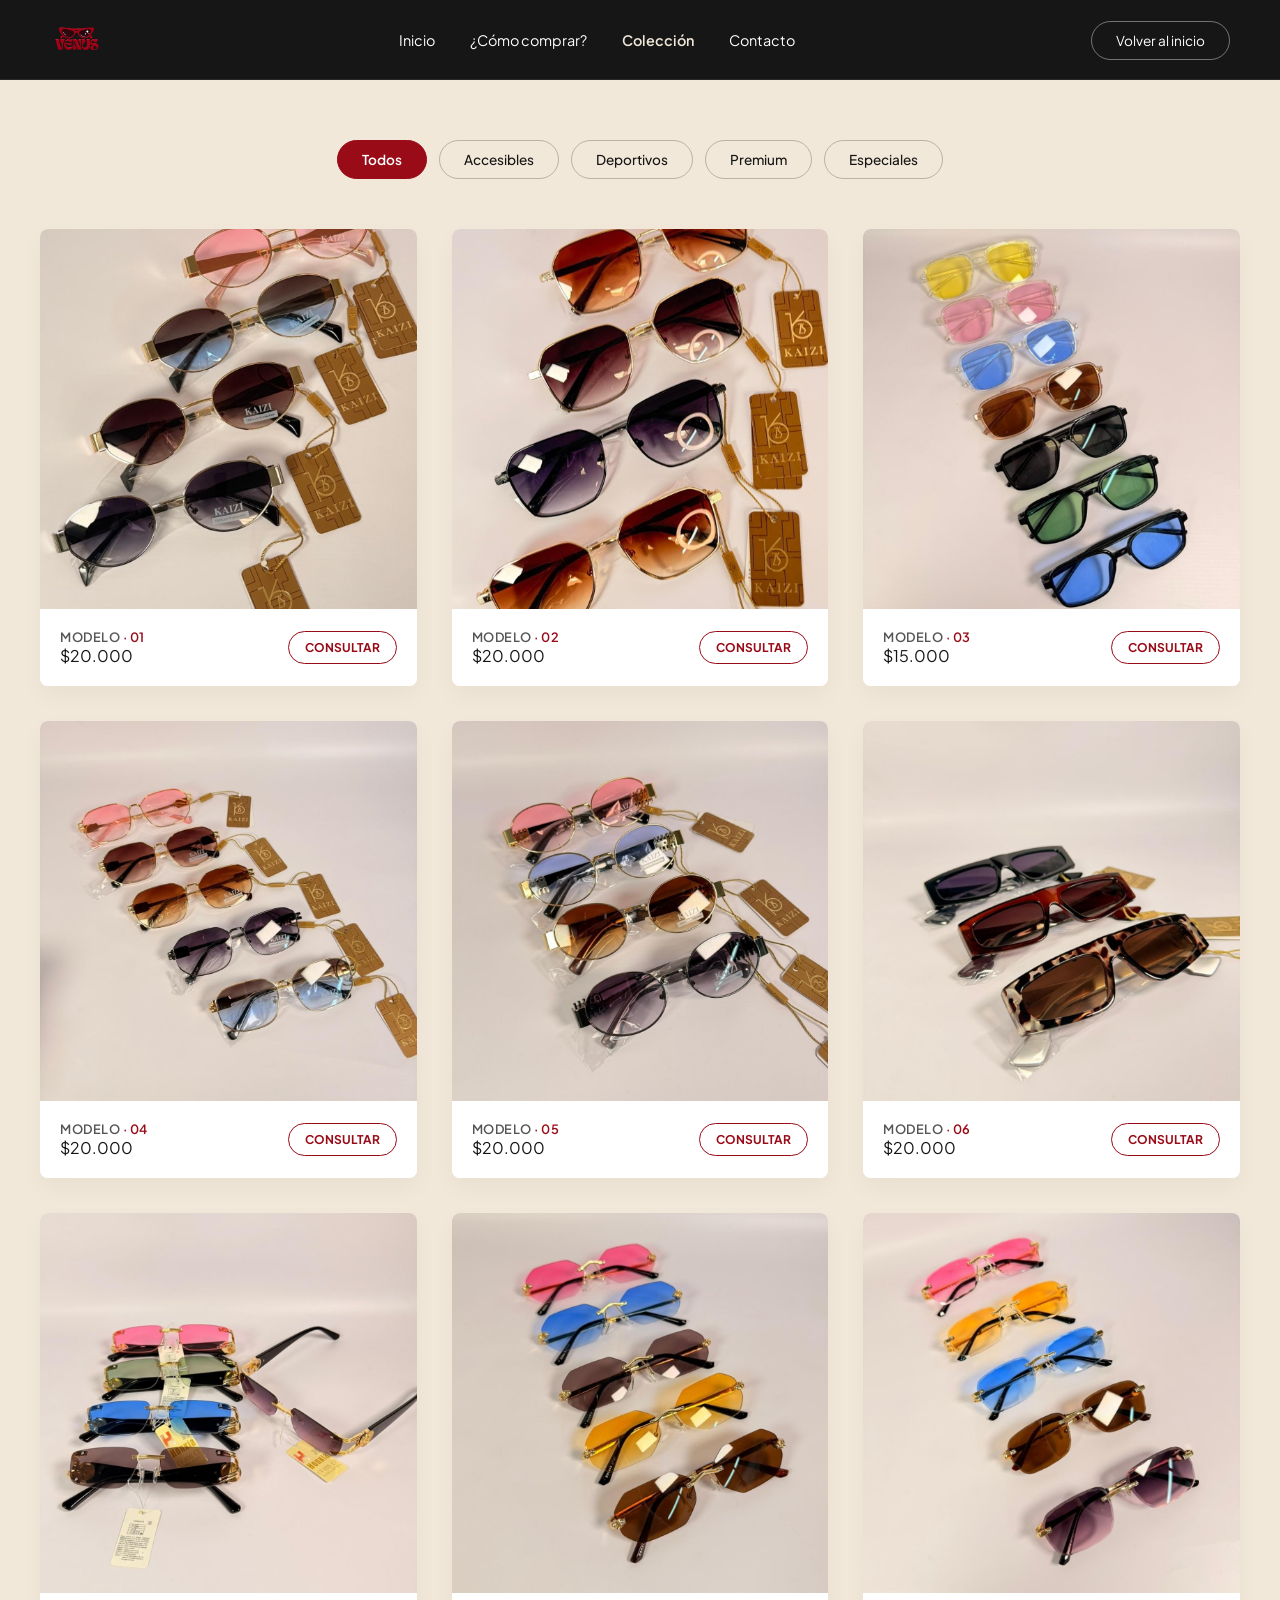
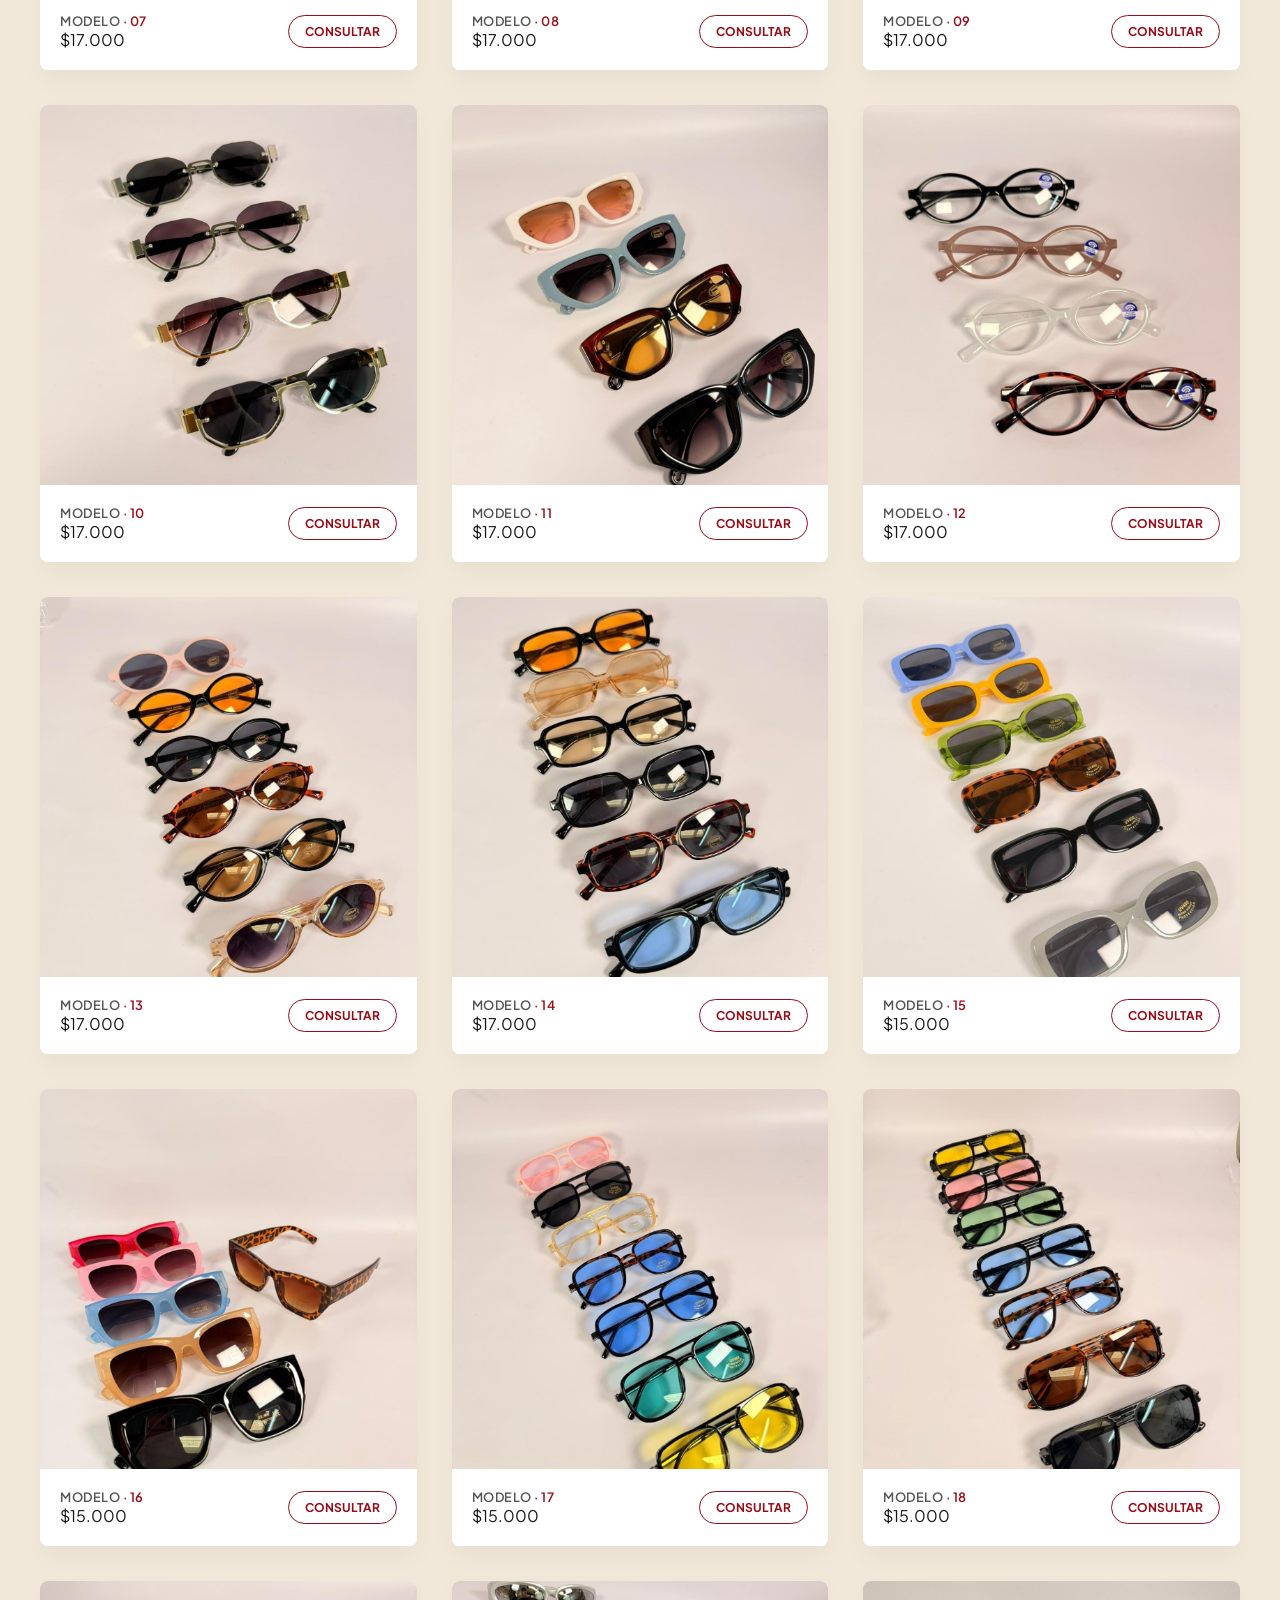
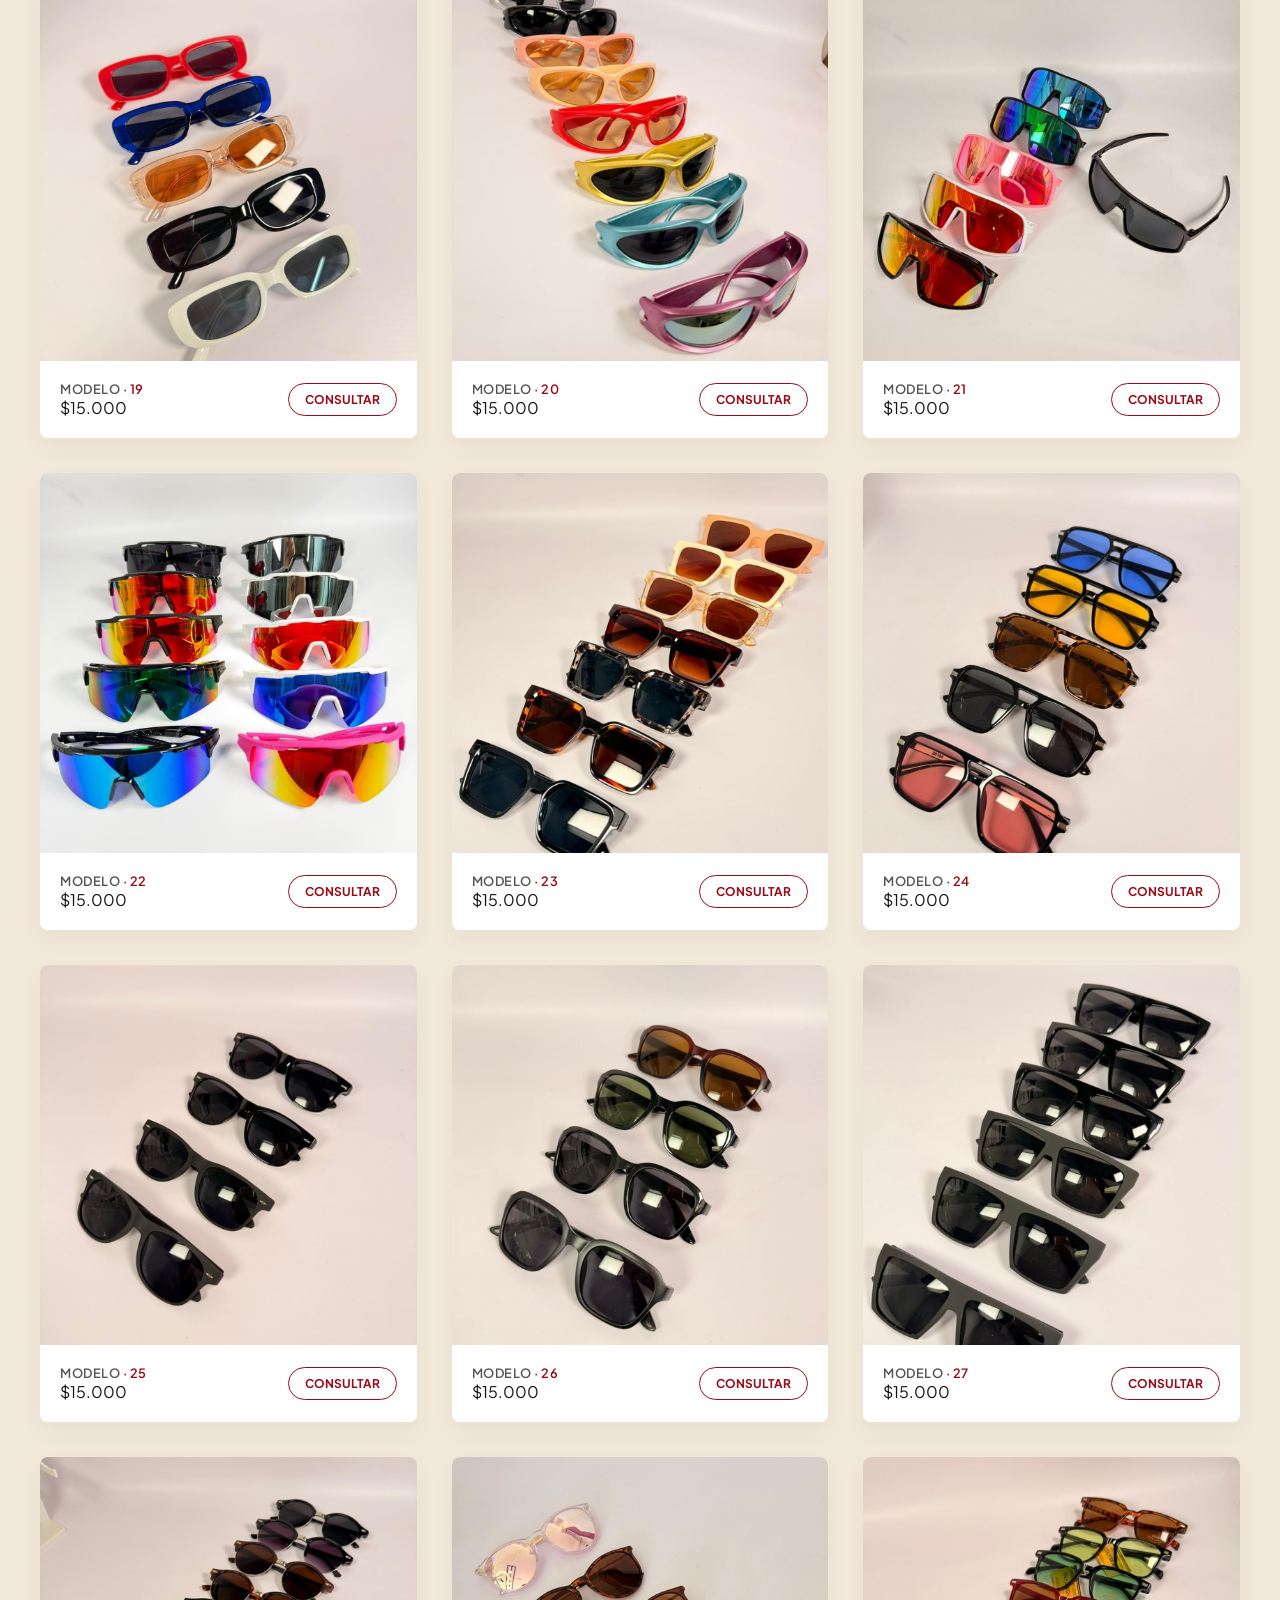
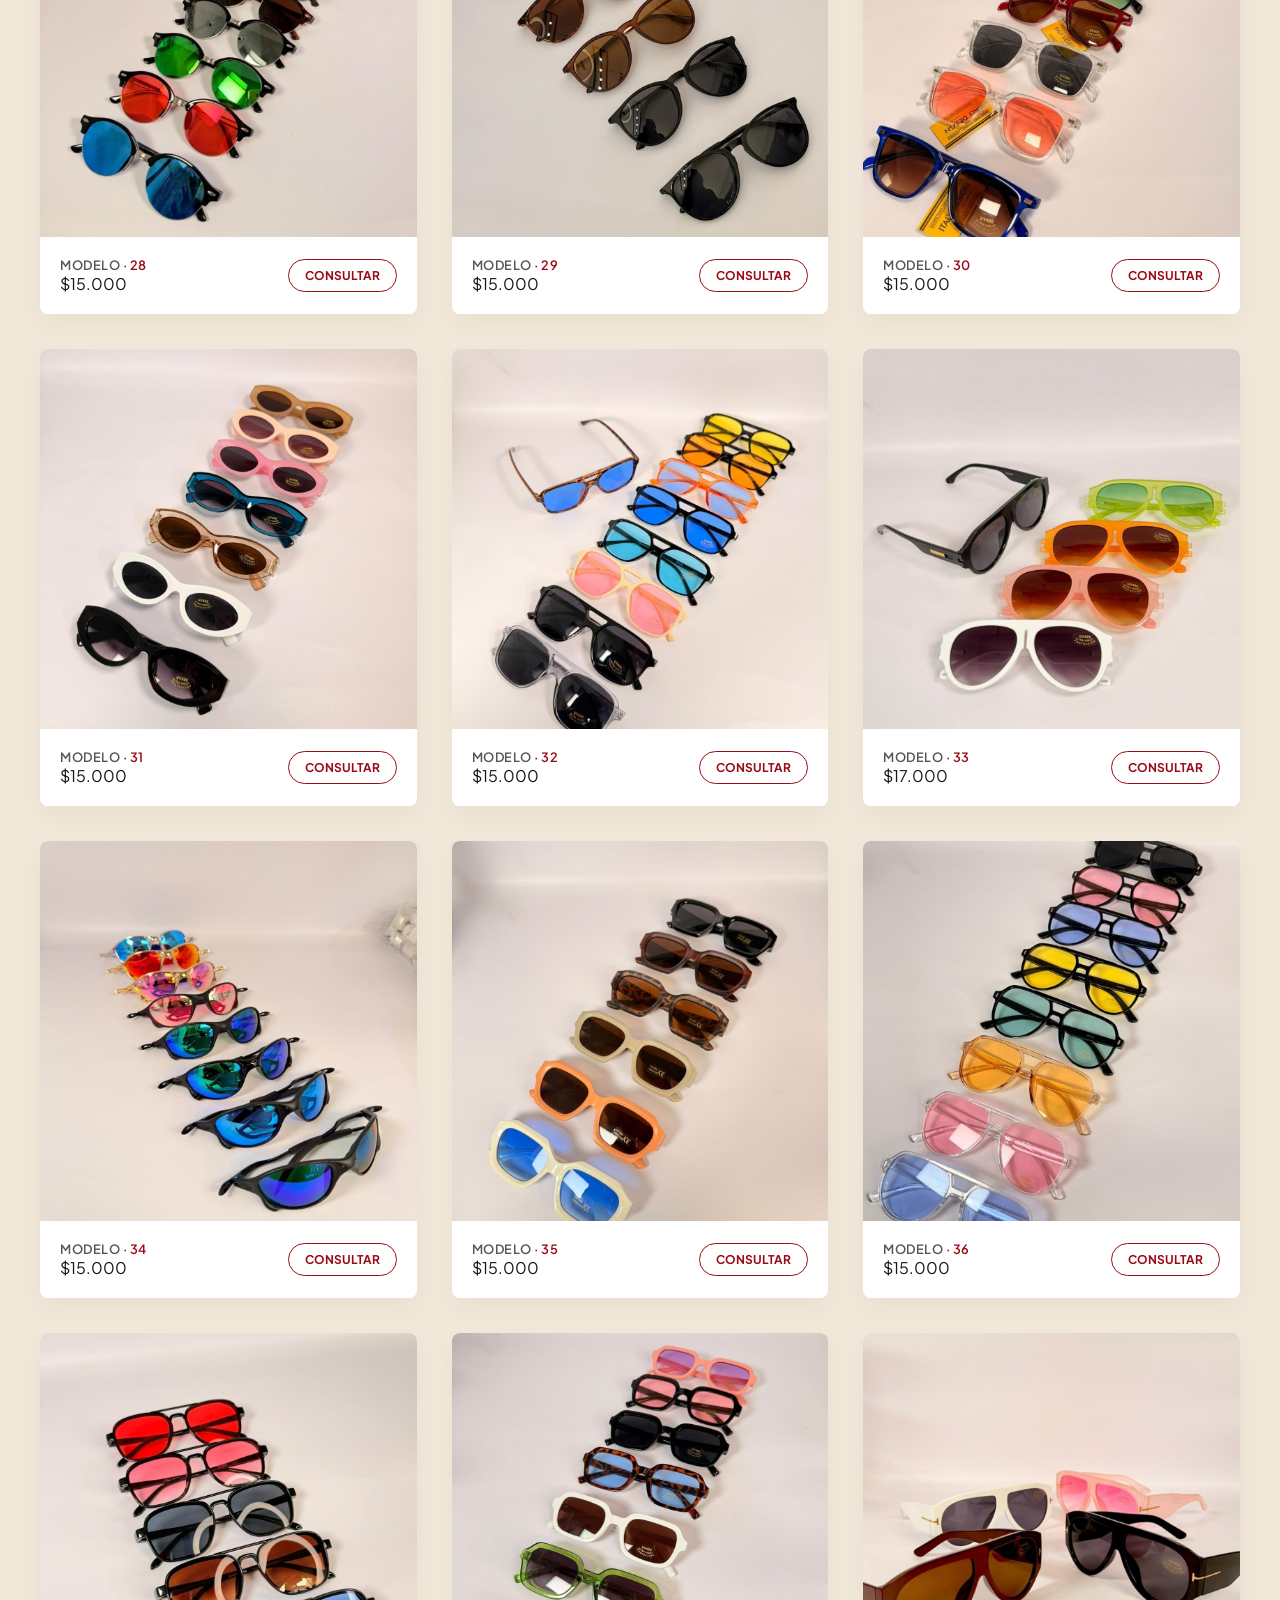
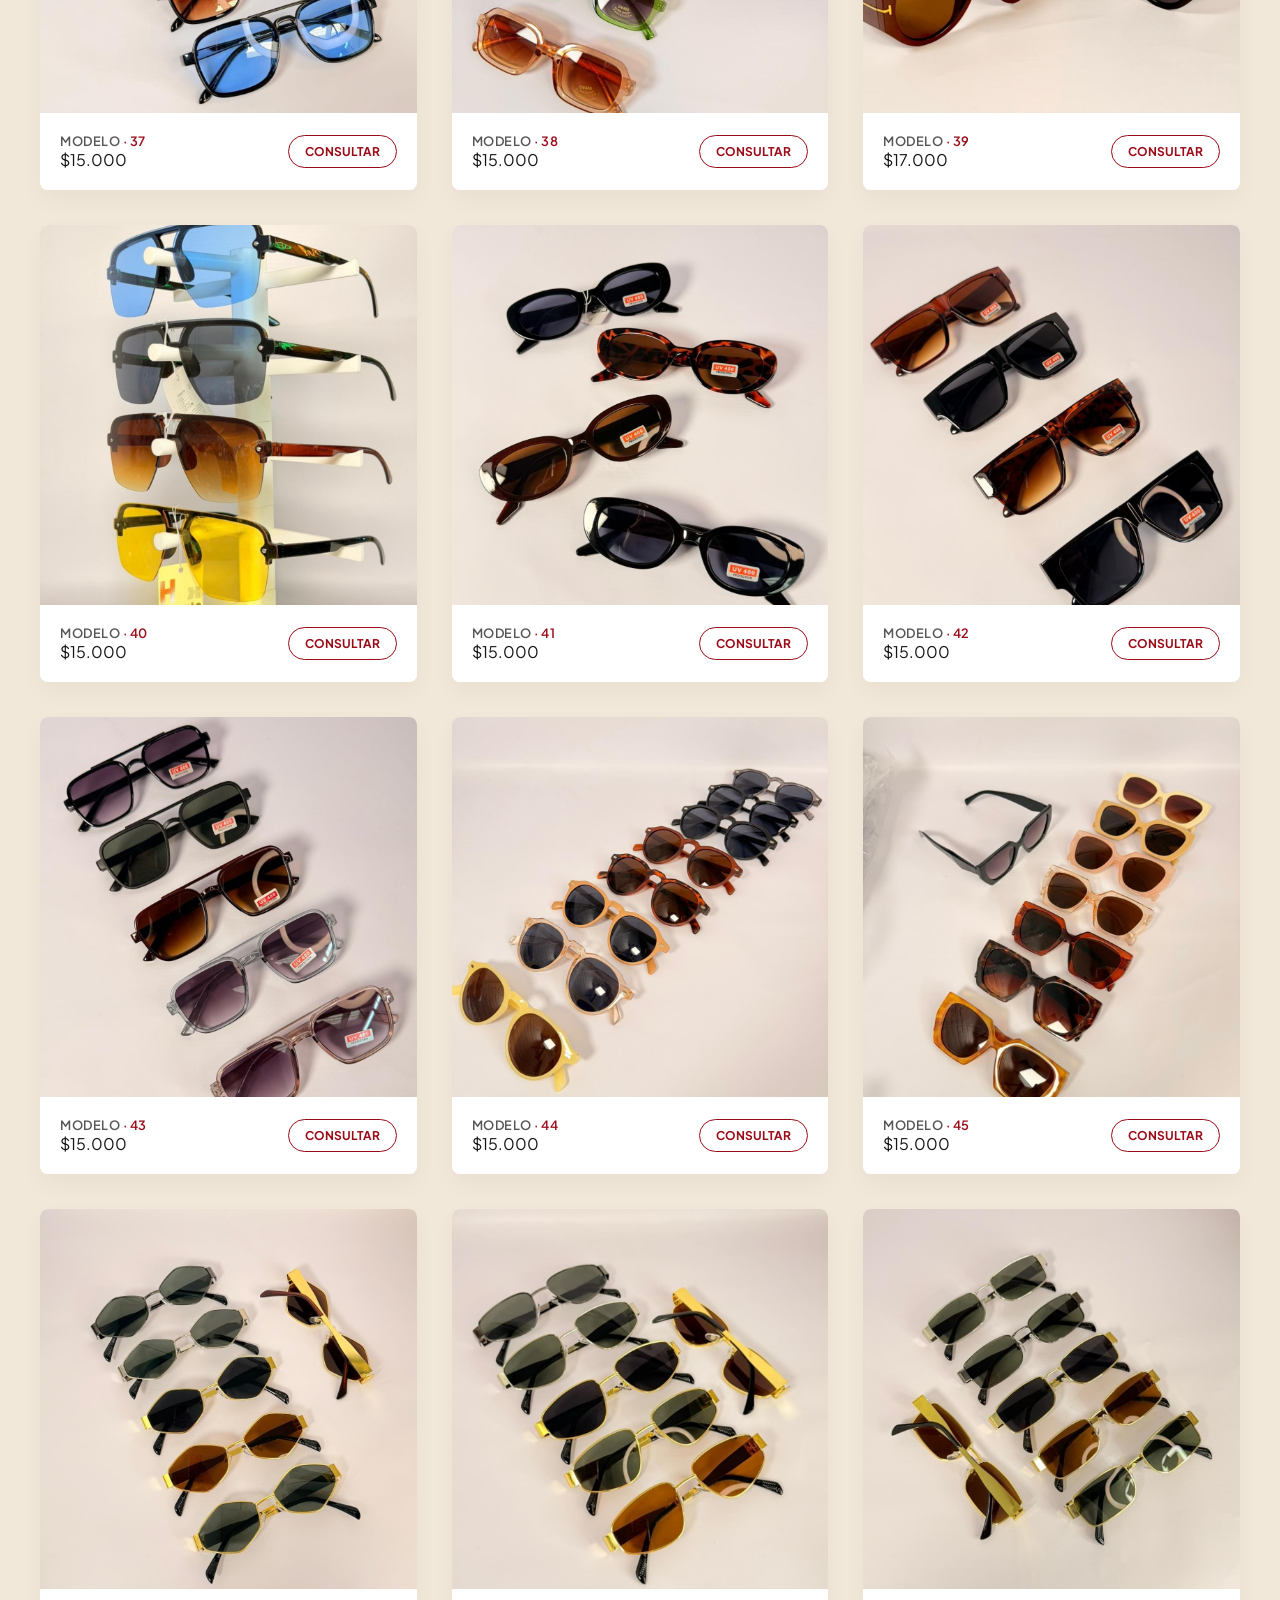
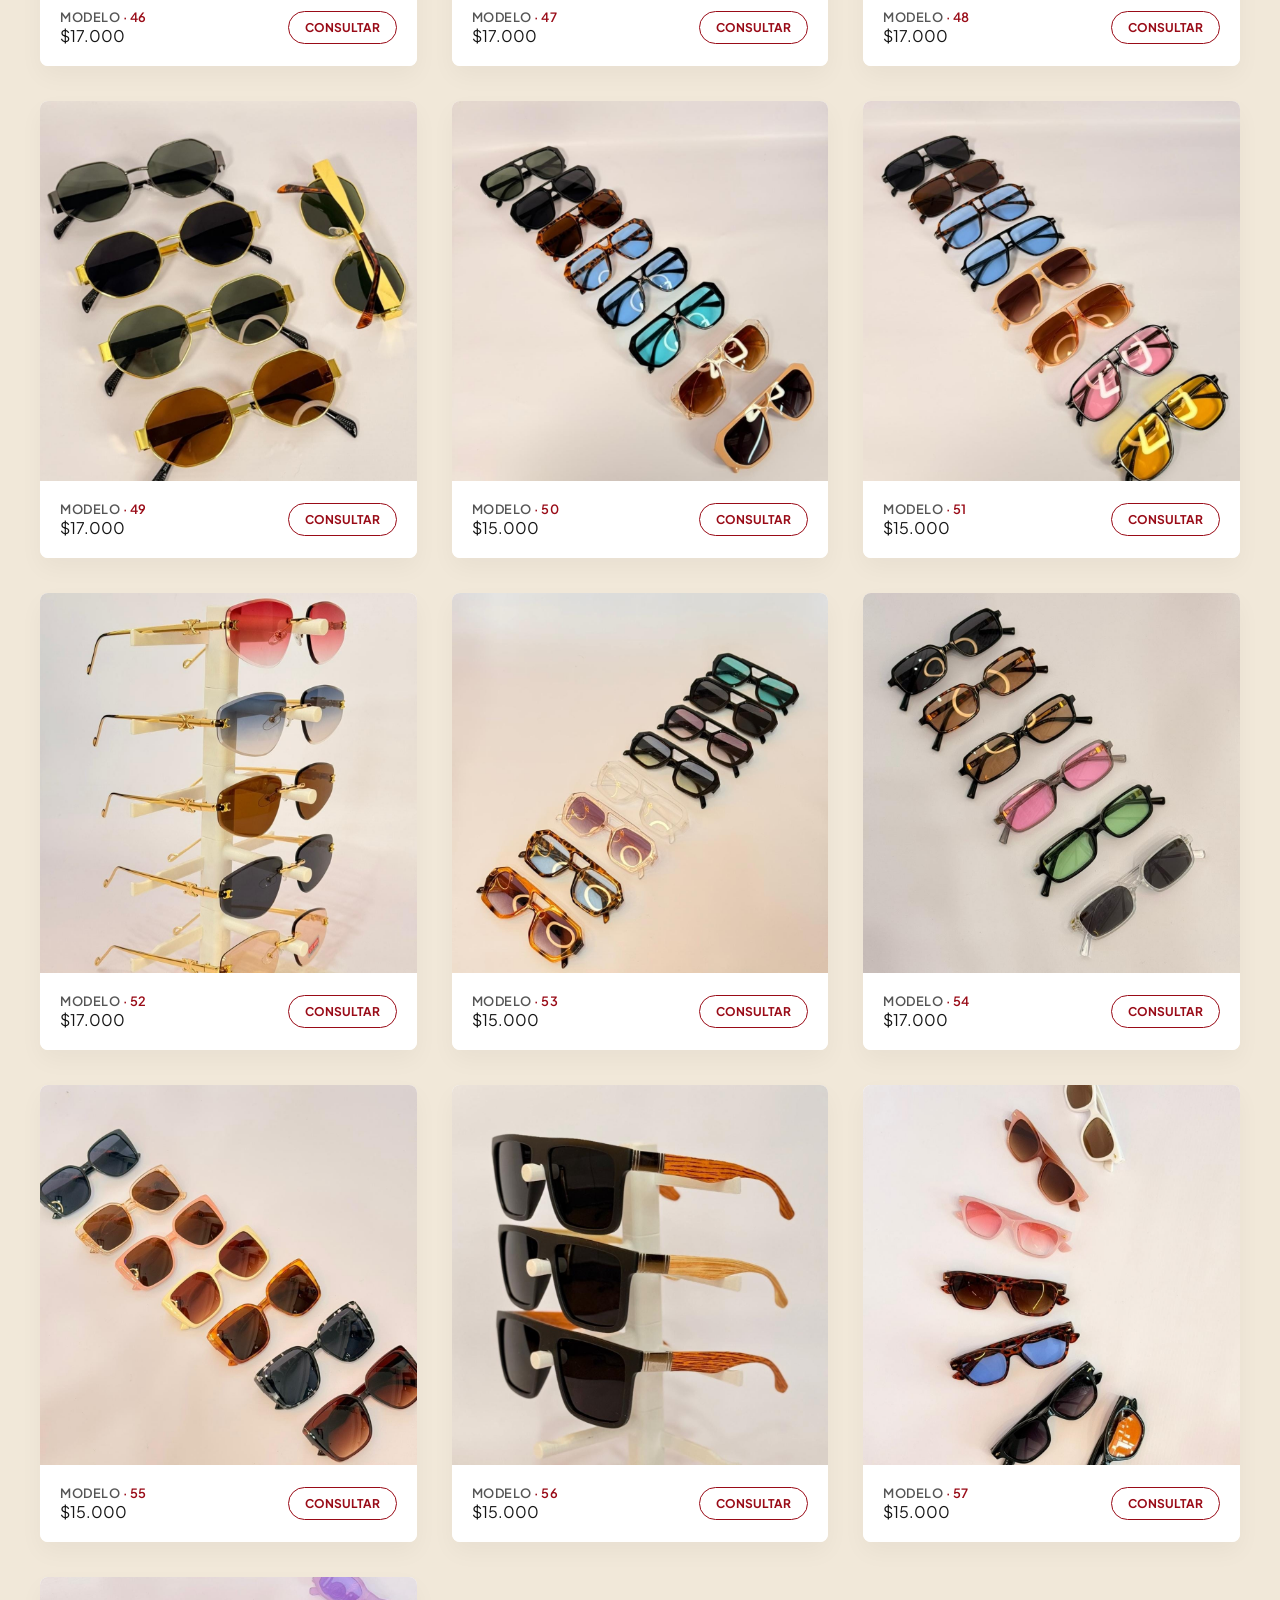
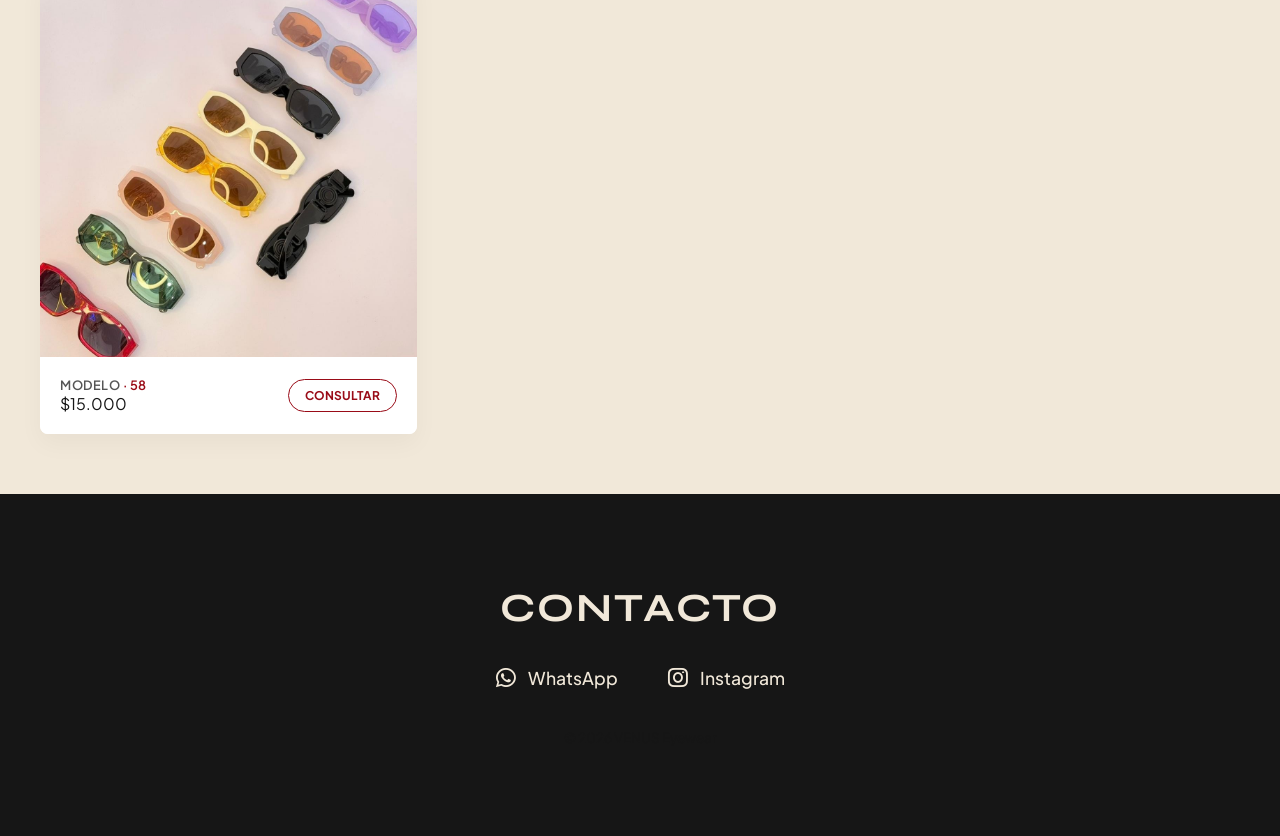
==== commit 90565153: "Corregir catalogo.html para quitar el hero y mostrar solo productos y filtros" ====
--- a/catalogo.html
+++ b/catalogo.html
@@ -4,7 +4,7 @@
     <meta charset="UTF-8">
     <meta name="viewport" content="width=device-width, initial-scale=1.0">
     <title>VENUS Eyewear | Catálogo</title>
-    <link rel="stylesheet" href="style.css?v=10">
+    <link rel="stylesheet" href="style.css?v=11">
     <!-- Google Fonts: Syne y Plus Jakarta Sans -->
     <link href="https://fonts.googleapis.com/css2?family=Plus+Jakarta+Sans:wght@300;400;500;600&family=Syne:wght@700;800&display=swap" rel="stylesheet">
     <!-- FontAwesome para íconos -->
@@ -120,13 +120,6 @@
         <a href="index.html" class="btn-nav-outline mobile-cta">Volver al inicio</a>
     </div>
 
-    <!-- CABECERA DEL CATÁLOGO -->
-    <section class="catalog-header" style="background-color: var(--rojo-venus); padding: 60px 80px; text-align: center;">
-        <span class="tag">VENUS EYEWEAR</span>
-        <h1 style="font-family: 'Syne', sans-serif; font-size: 3.8rem; color: var(--crema-venus); margin-top: 10px;">Catálogo</h1>
-        <p style="font-size: 1.1rem; color: var(--blanco); opacity: 0.9; margin-top: 15px;">Explora todos los modelos diseñados para destacar.</p>
-    </section>
-
     <!-- VENTANA MODAL DE INFORMACIÓN -->
     <div id="infoModal" class="modal-overlay">
         <div class="modal-content">
@@ -153,7 +146,7 @@
         </div>
     </div>
 
-    <!-- SECCIÓN DE FILTROS Y CUADRÍCULA -->
+    <!-- SECCIÓN DE FILTROS Y CUADRÍCULA DIRECTA -->
     <section class="catalog-section" style="background-color: #F1E8D9; padding: 60px 40px;">
         
         <!-- FILTROS -->
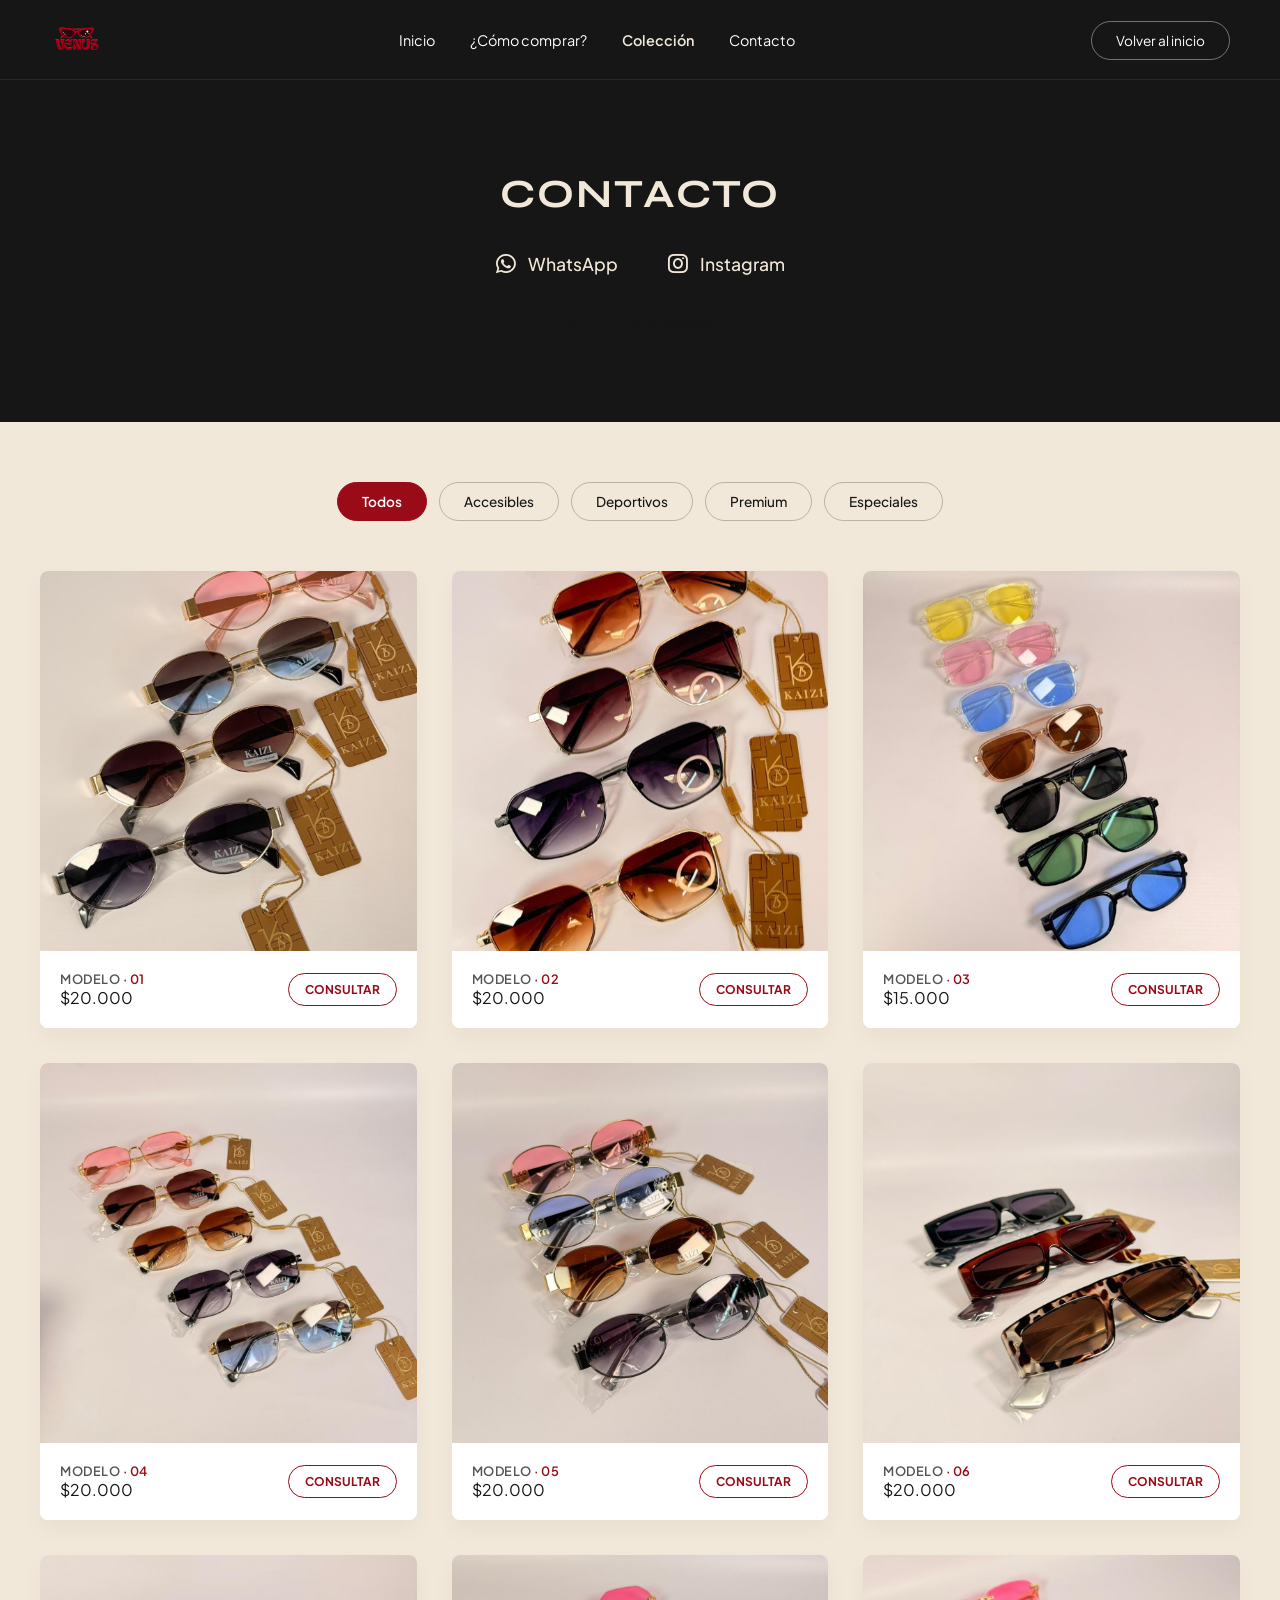
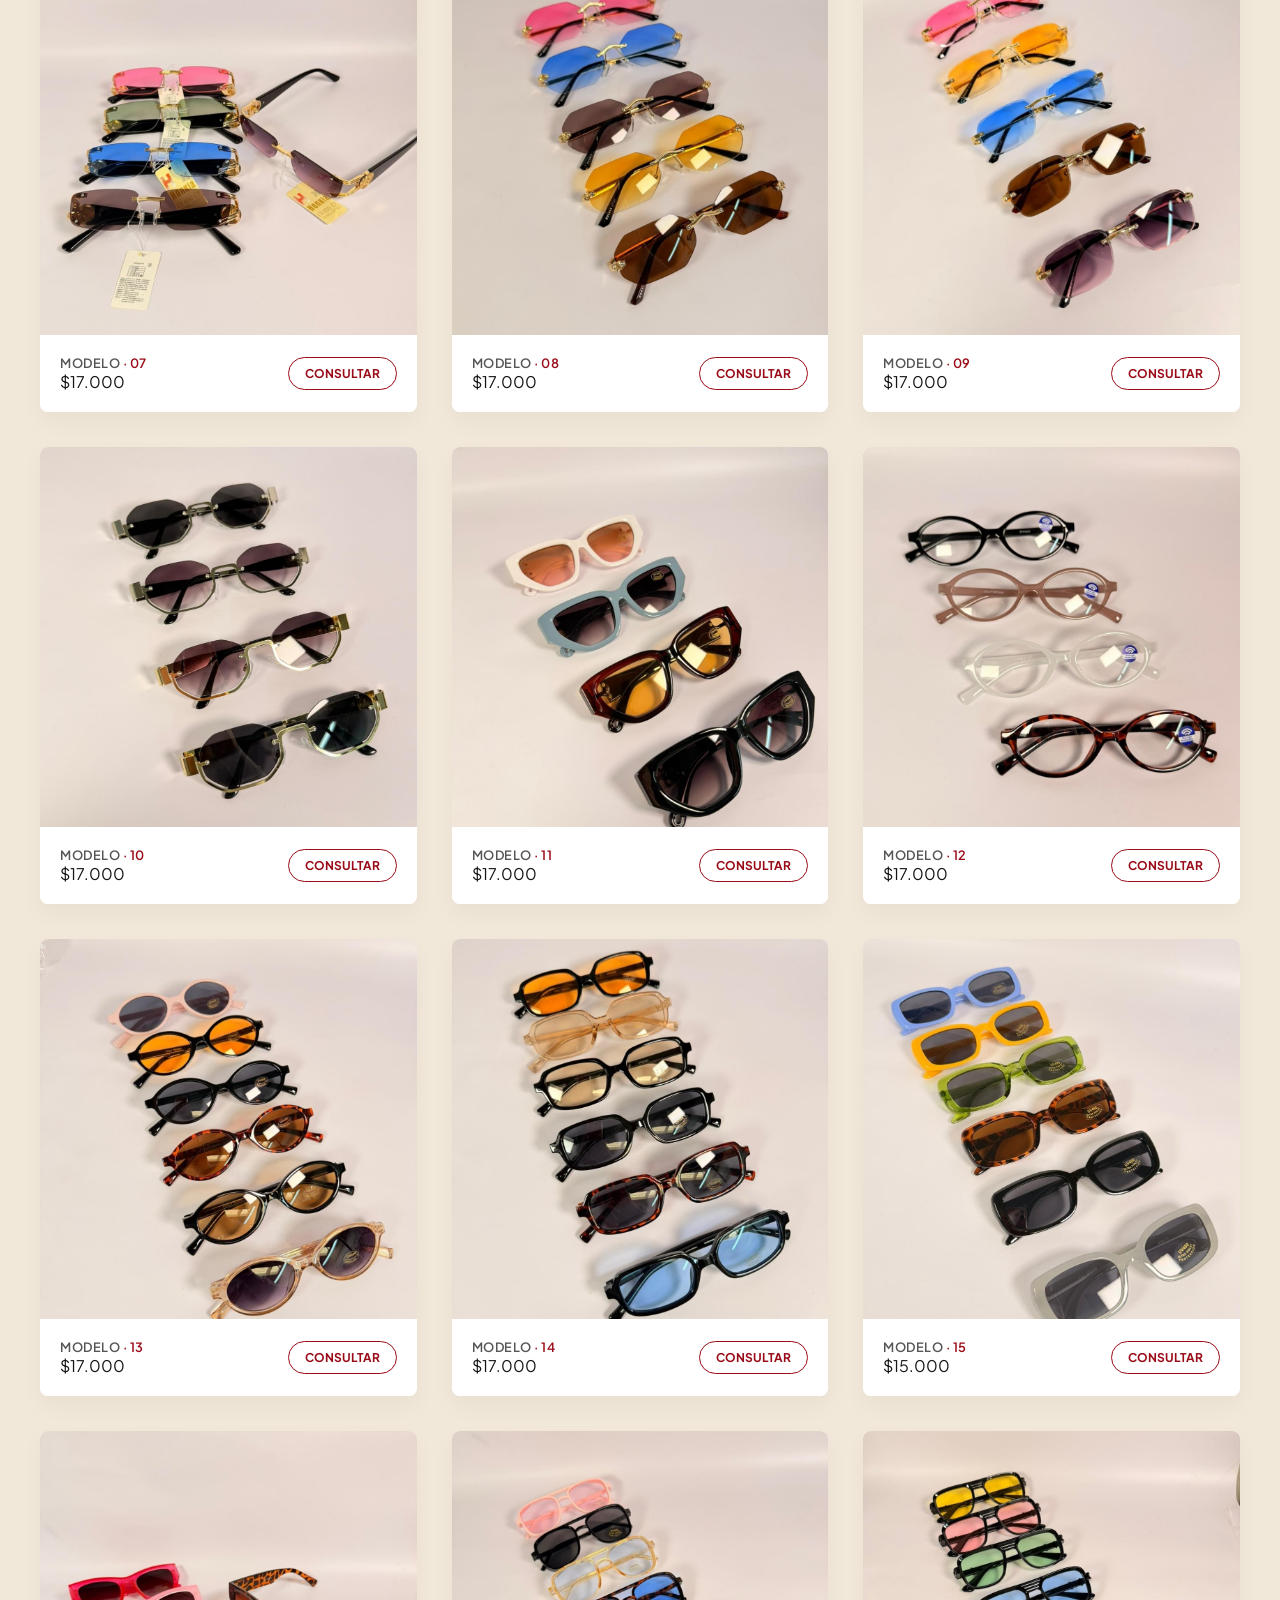
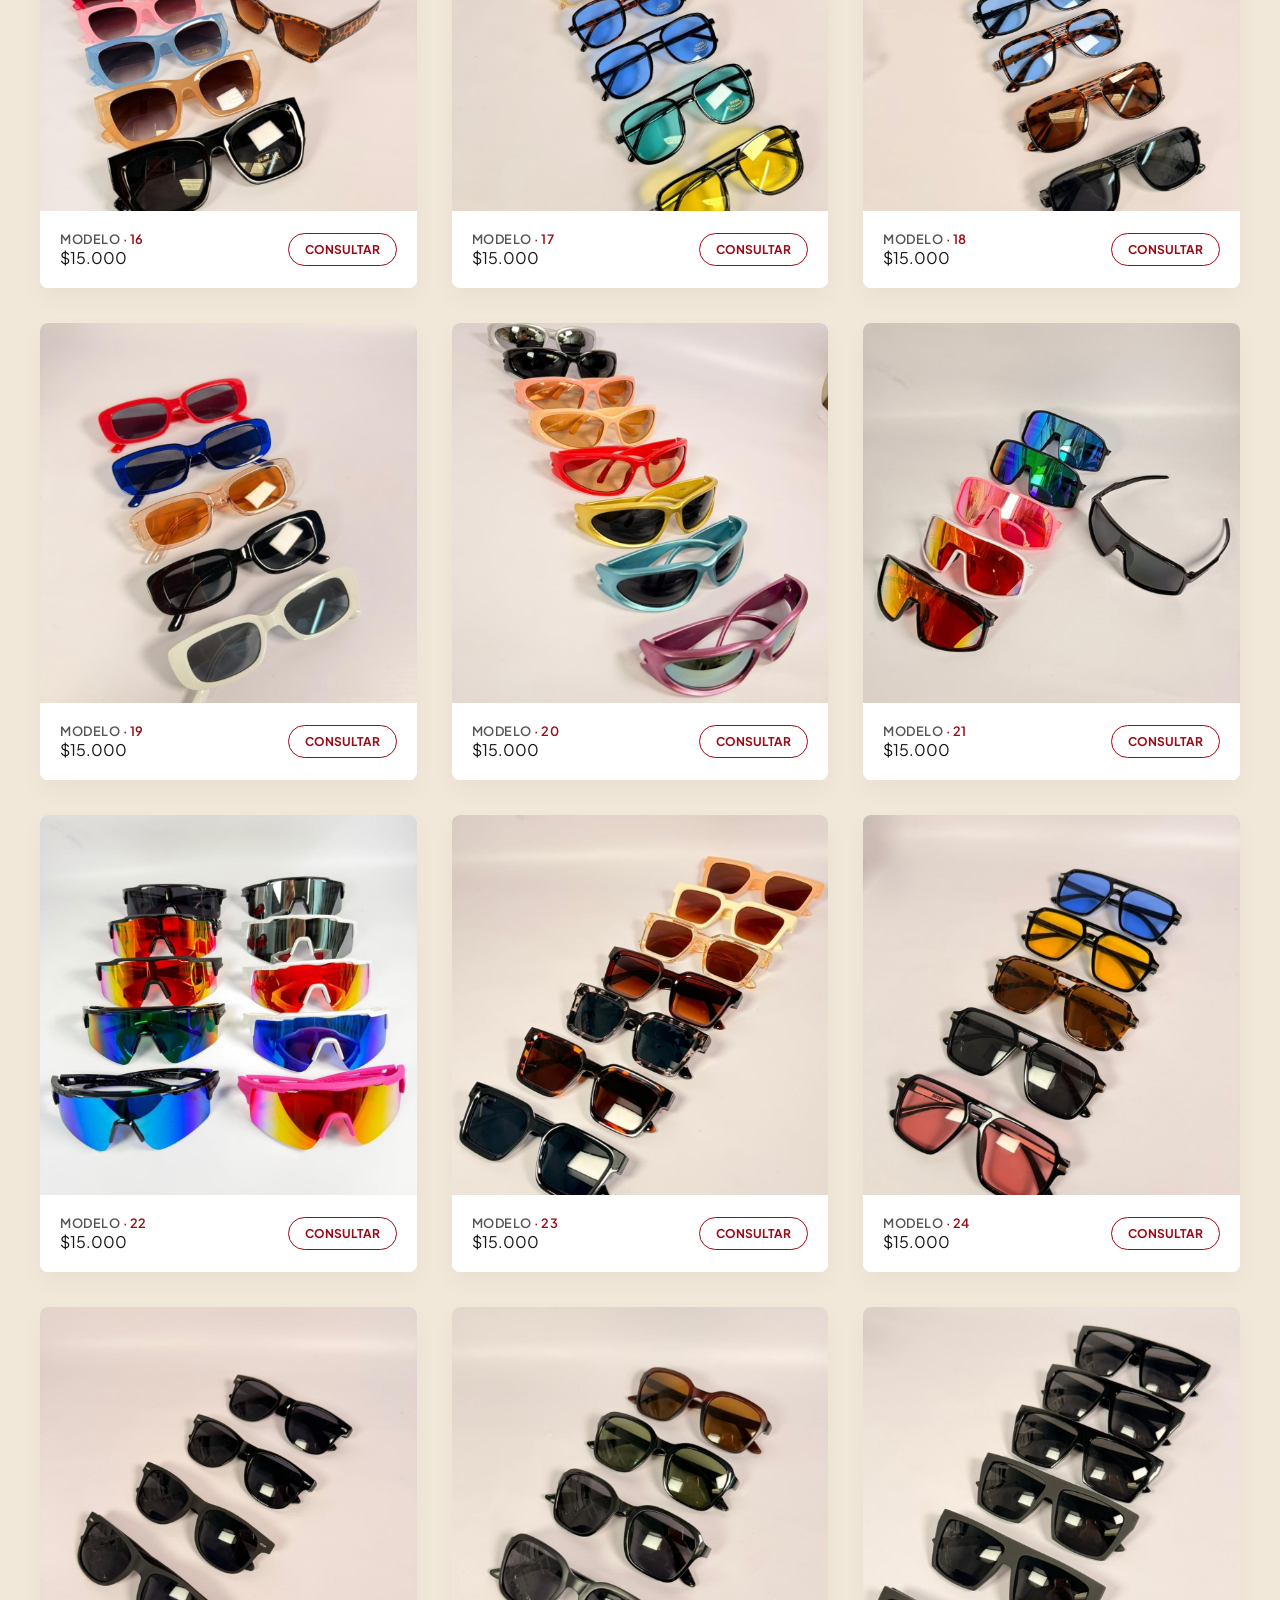
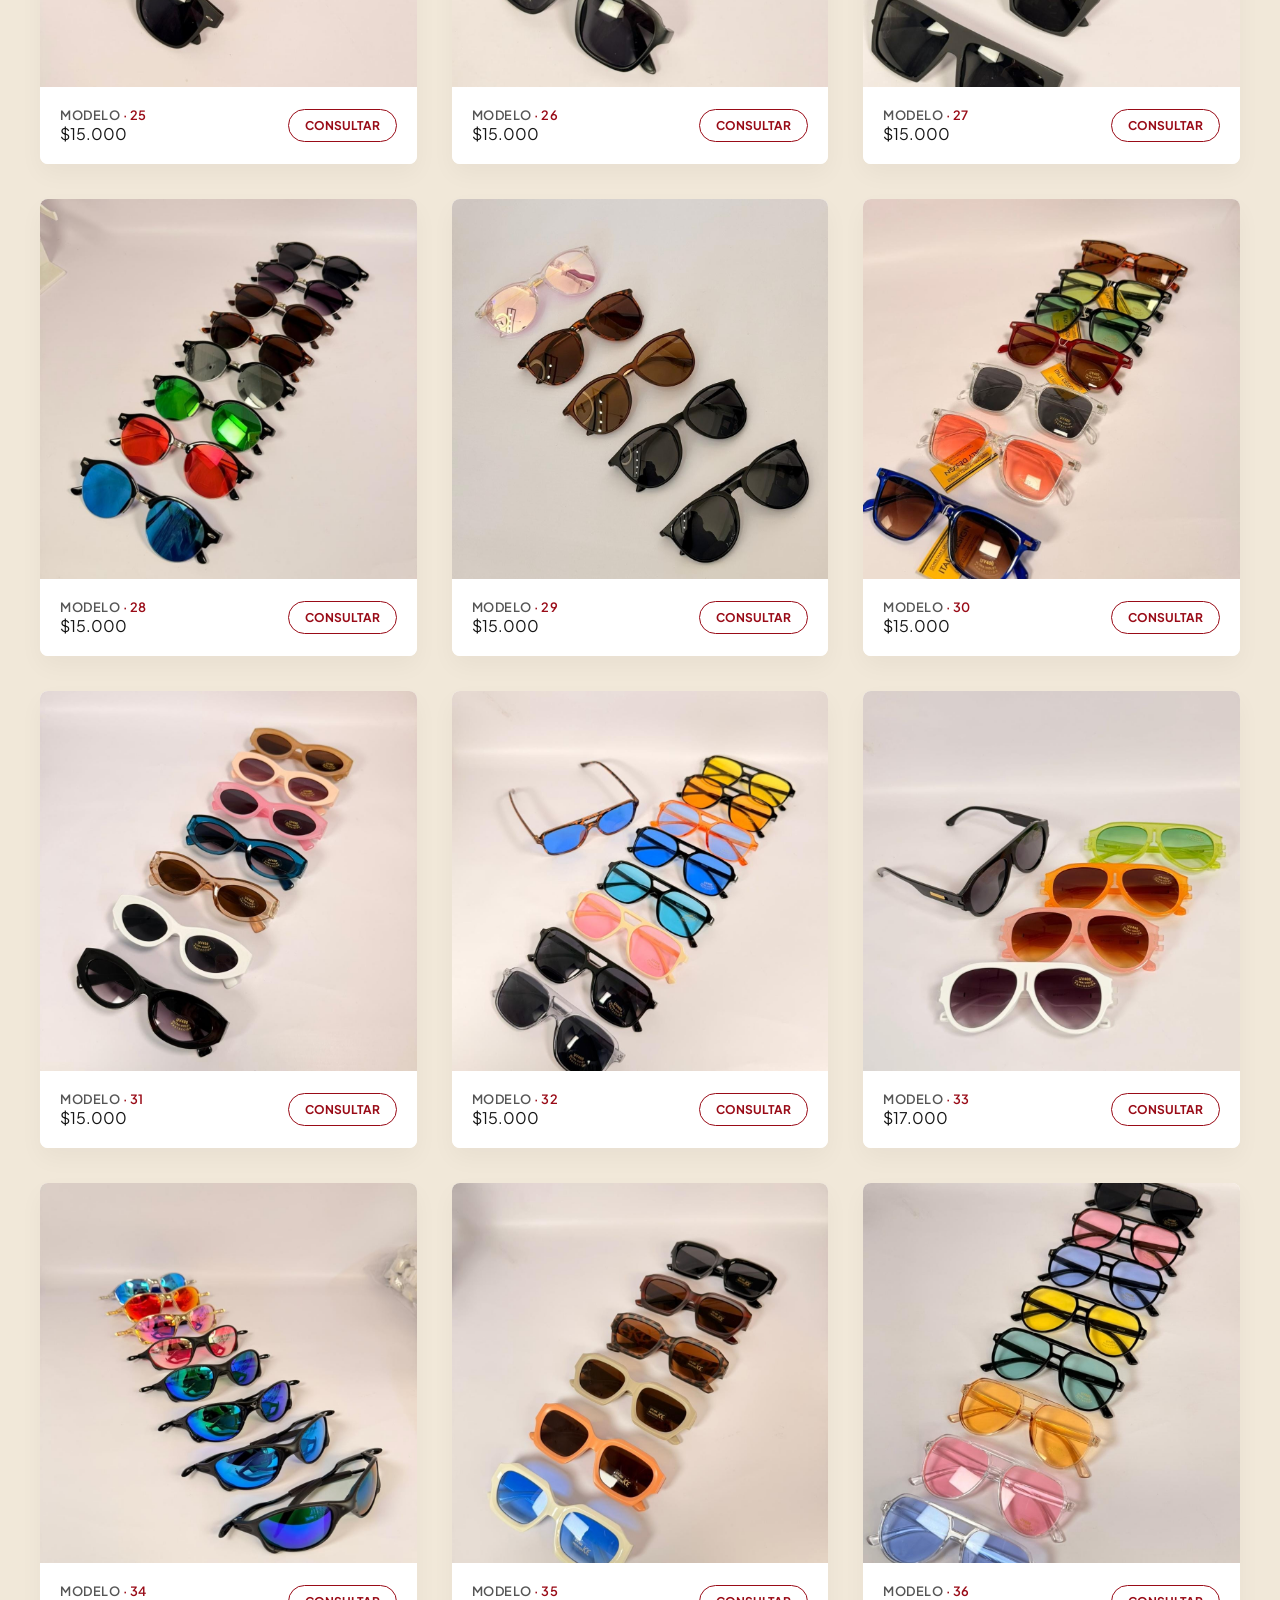
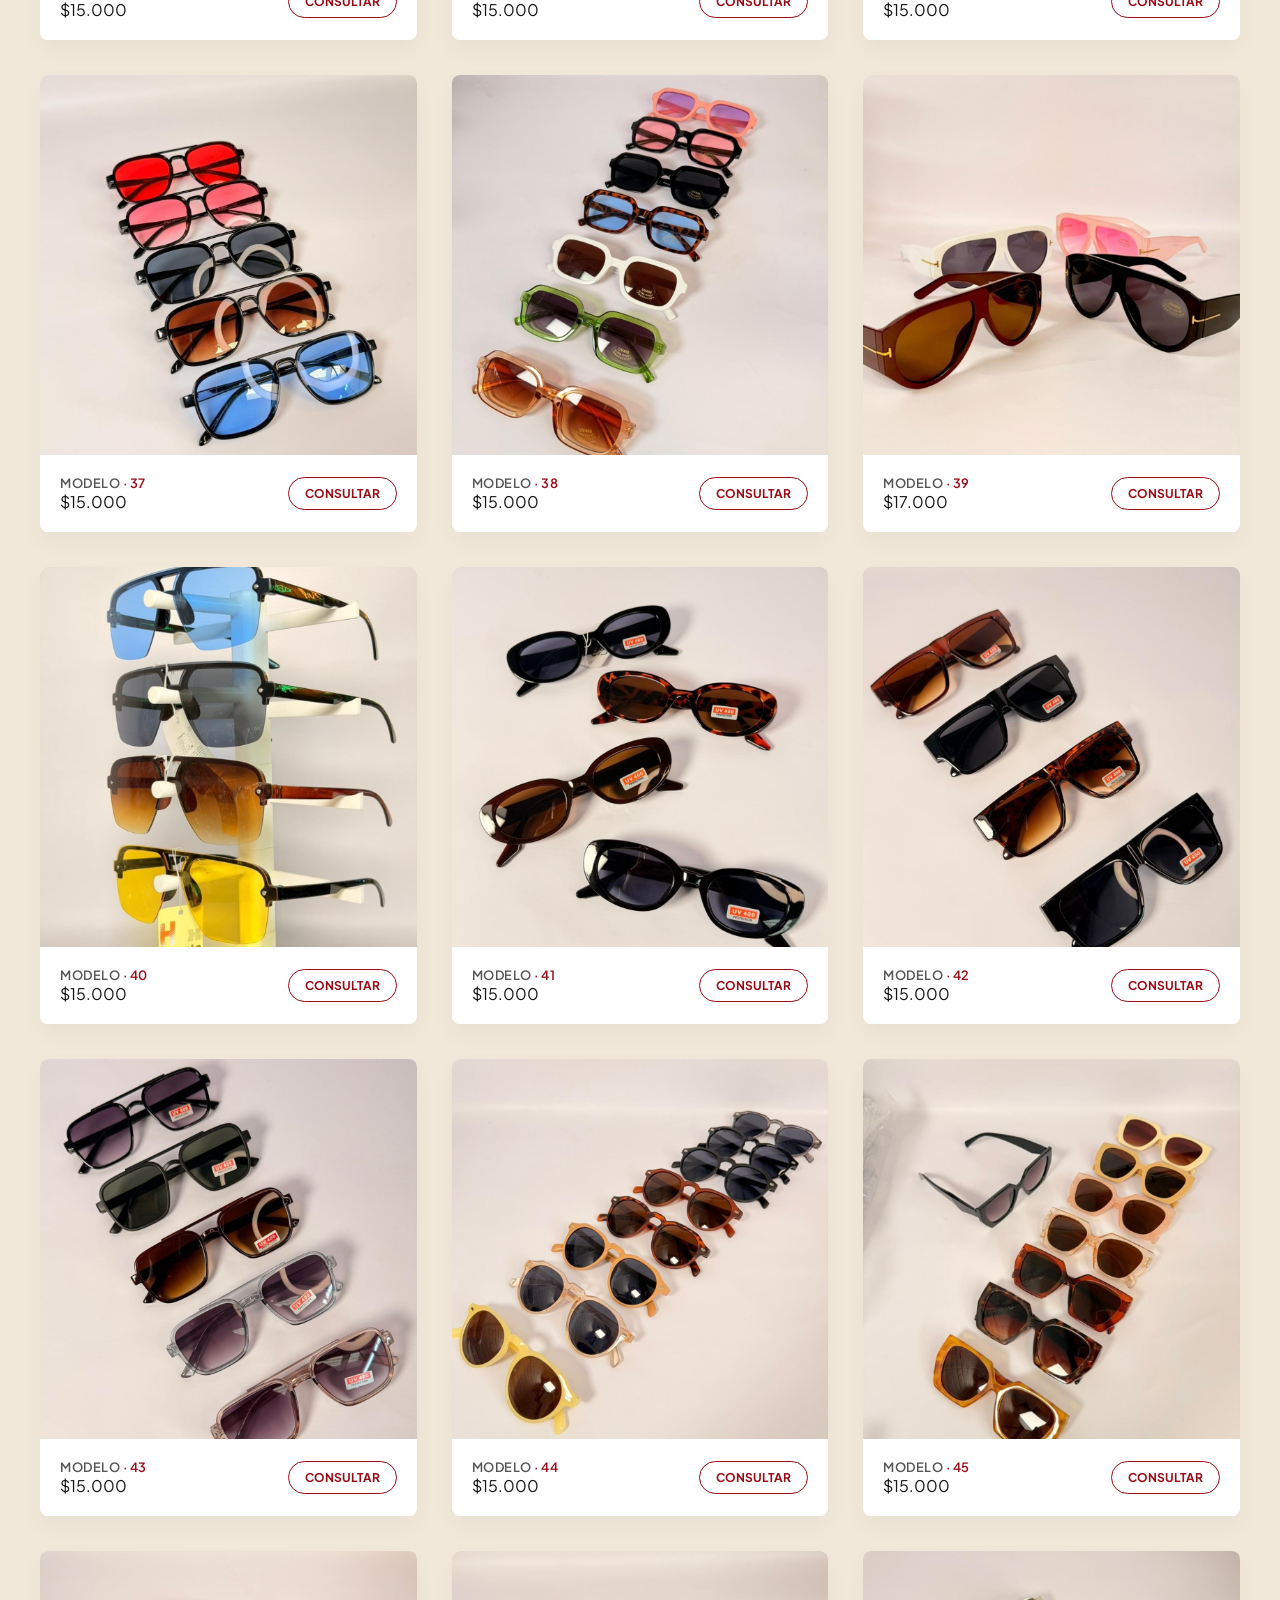
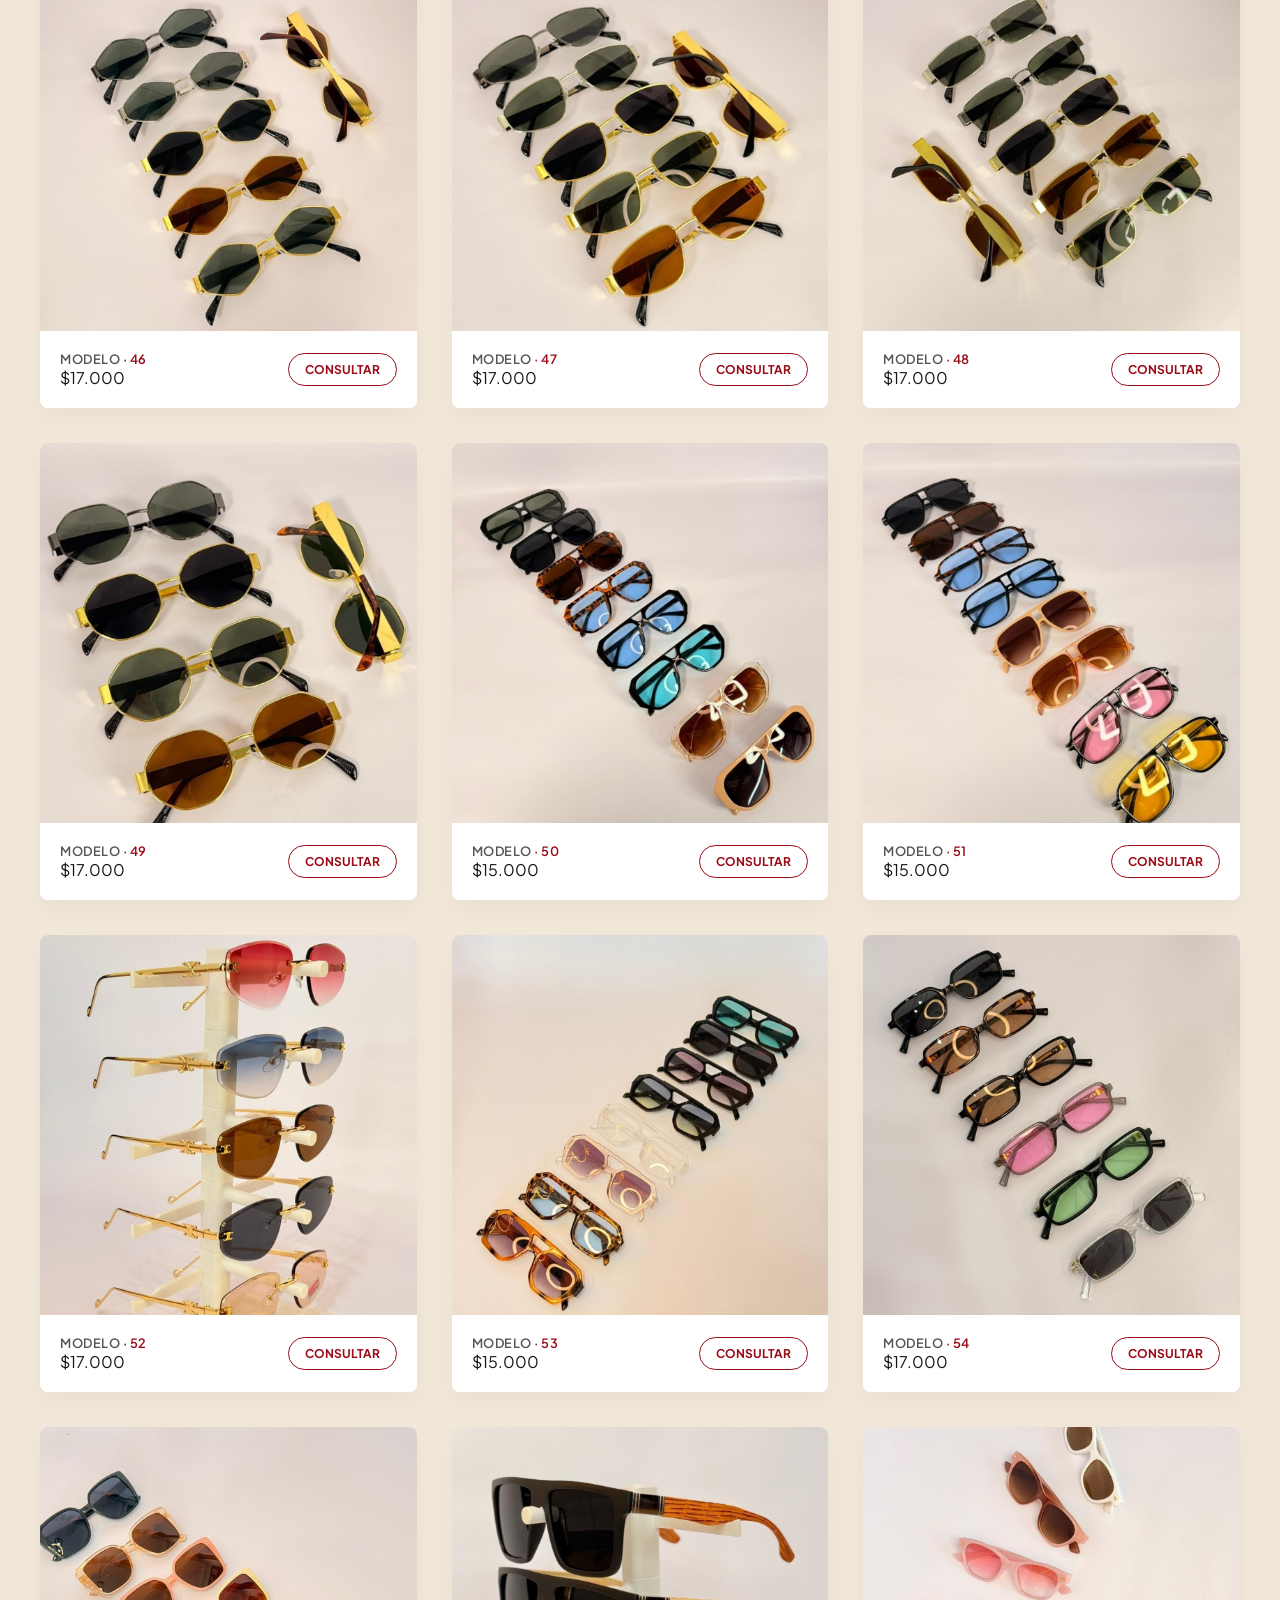
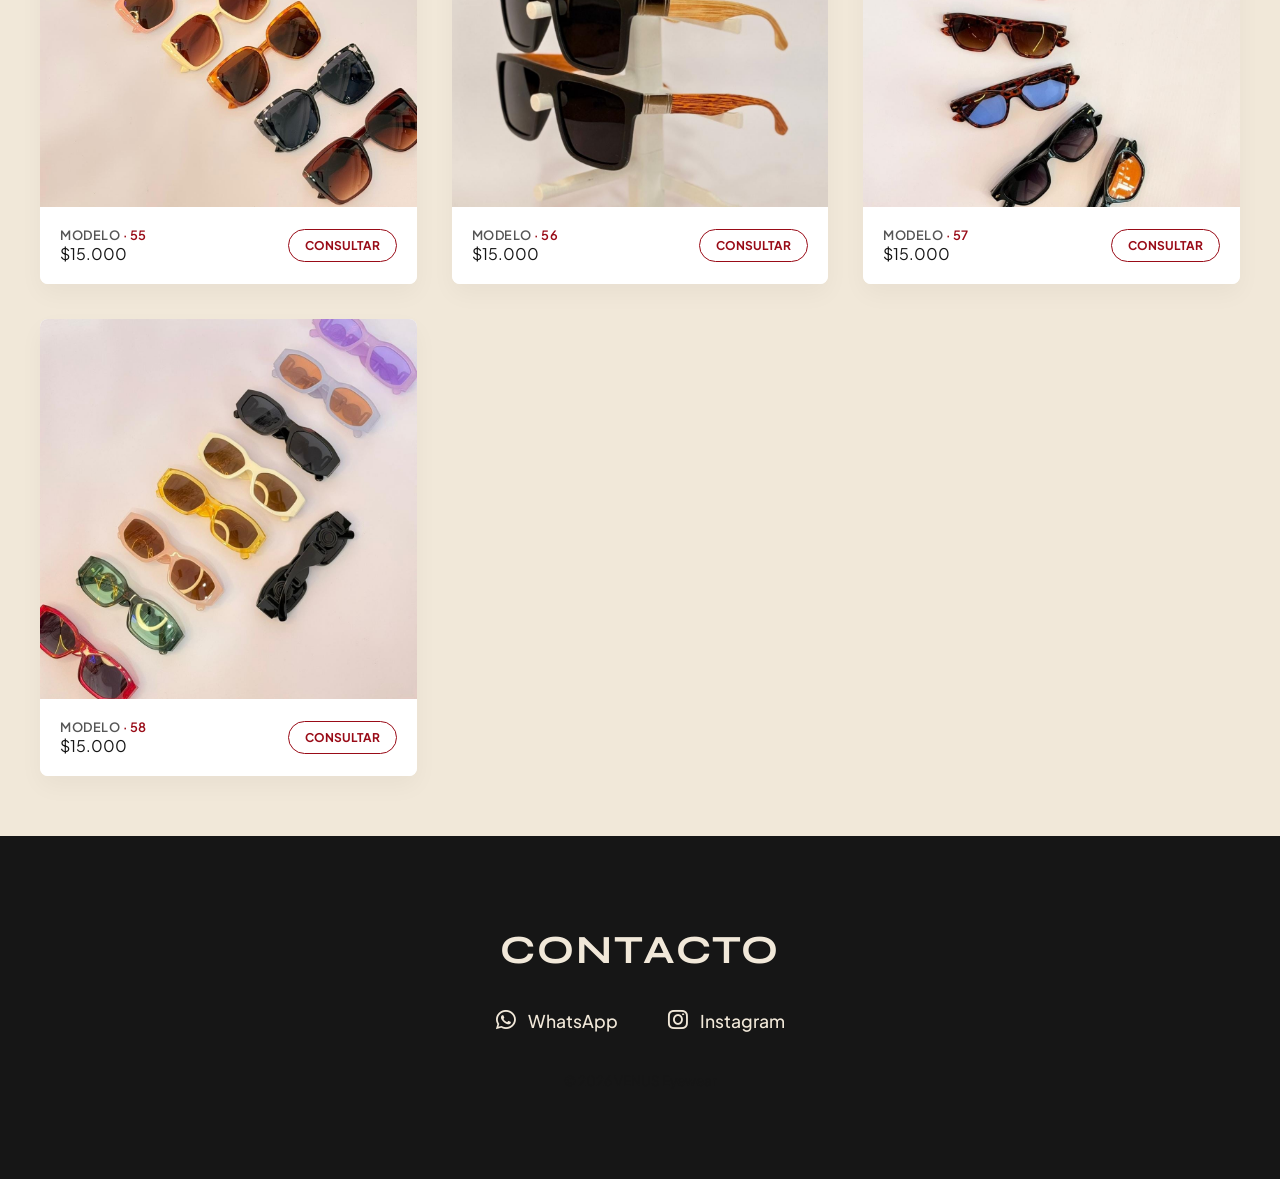
==== commit 40e43cac: "Ajustar catalogo a 1 columna en moviles y agregar zoom de imagen" ====
--- a/catalogo.html
+++ b/catalogo.html
@@ -4,7 +4,7 @@
     <meta charset="UTF-8">
     <meta name="viewport" content="width=device-width, initial-scale=1.0">
     <title>VENUS Eyewear | Catálogo</title>
-    <link rel="stylesheet" href="style.css?v=11">
+    <link rel="stylesheet" href="style.css?v=14">
     <!-- Google Fonts: Syne y Plus Jakarta Sans -->
     <link href="https://fonts.googleapis.com/css2?family=Plus+Jakarta+Sans:wght@300;400;500;600&family=Syne:wght@700;800&display=swap" rel="stylesheet">
     <!-- FontAwesome para íconos -->
@@ -145,6 +145,113 @@
             </ul>
         </div>
     </div>
+
+    <!-- MODAL PARA VER IMAGEN EN TAMAÑO REAL / AMPLIADA (ZOOM) -->
+    <div id="imageModal" class="image-modal-overlay">
+        <button id="closeImageModalBtn" class="image-modal-close">&times;</button>
+        <img id="modalExpandedImg" class="image-modal-content" src="" alt="Imagen ampliada">
+    </div>
+
+    <!-- FOOTER / CONTACTO -->
+    <section id="contacto" class="contact">
+        <h2>CONTACTO</h2>
+        <div class="contact-links">
+            <a href="https://wa.me/5493782501008?text=Hola!%20Quiero%20contactarme%20con%20Venus%20Eyewear" target="_blank" class="social-icon-link">
+                <i class="fa-brands fa-whatsapp"></i> WhatsApp
+            </a>
+            <a href="https://instagram.com/venus.eyewear" target="_blank" class="social-icon-link">
+                <i class="fa-brands fa-instagram"></i> Instagram
+            </a>
+        </div>
+        <p class="footer-copy">© 2026 VENUS Eyewear</p>
+    </section>
+
+    <!-- SCRIPTS -->
+    <script>
+        // FILTROS DE CATEGORÍA
+        const filterButtons = document.querySelectorAll('.filter-btn');
+        const cards = document.querySelectorAll('.grid-catalog .card');
+
+        filterButtons.forEach(button => {
+            button.addEventListener('click', () => {
+                filterButtons.forEach(btn => {
+                    btn.classList.remove('active');
+                    btn.style.backgroundColor = 'transparent';
+                    btn.style.color = '#161616';
+                    btn.style.borderColor = 'rgba(22, 22, 22, 0.25)';
+                    btn.style.fontWeight = '500';
+                });
+
+                button.classList.add('active');
+                button.style.backgroundColor = '#990B17';
+                button.style.color = '#FFFFFF';
+                button.style.borderColor = '#990B17';
+                button.style.fontWeight = '600';
+
+                const filterValue = button.getAttribute('data-filter');
+
+                cards.forEach(card => {
+                    const category = card.getAttribute('data-category');
+                    if (filterValue === 'all' || category === filterValue) {
+                        card.style.display = 'block';
+                    } else {
+                        card.style.display = 'none';
+                    }
+                });
+            });
+        });
+
+        // MENÚ MÓVIL
+        const menuToggle = document.getElementById('menuToggle');
+        const mobileMenu = document.getElementById('mobileMenu');
+        const closeMenu = document.getElementById('closeMenu');
+
+        if(menuToggle && mobileMenu && closeMenu) {
+            menuToggle.addEventListener('click', () => { mobileMenu.classList.add('active'); });
+            closeMenu.addEventListener('click', () => { mobileMenu.classList.remove('active'); });
+        }
+
+        // MODAL INFO COMPRA
+        const modalOverlay = document.getElementById('infoModal');
+        const closeModalBtn = document.getElementById('closeModalBtn');
+
+        function abrirModalInfo(e) {
+            if(e) e.preventDefault();
+            if(modalOverlay) modalOverlay.style.display = 'flex';
+            if(mobileMenu) mobileMenu.classList.remove('active');
+        }
+
+        if(closeModalBtn) {
+            closeModalBtn.addEventListener('click', () => { modalOverlay.style.display = 'none'; });
+        }
+
+        // VISTA AMPLIADA DE IMÁGENES (ZOOM)
+        const imageModal = document.getElementById('imageModal');
+        const modalExpandedImg = document.getElementById('modalExpandedImg');
+        const closeImageModalBtn = document.getElementById('closeImageModalBtn');
+        const cardImages = document.querySelectorAll('.card-img img');
+
+        cardImages.forEach(img => {
+            img.style.cursor = 'pointer';
+            img.addEventListener('click', () => {
+                modalExpandedImg.src = img.src;
+                imageModal.style.display = 'flex';
+            });
+        });
+
+        if(closeImageModalBtn) {
+            closeImageModalBtn.addEventListener('click', () => {
+                imageModal.style.display = 'none';
+            });
+        }
+
+        window.addEventListener('click', (e) => {
+            if (e.target === modalOverlay) { modalOverlay.style.display = 'none'; }
+            if (e.target === imageModal) { imageModal.style.display = 'none'; }
+        });
+    </script>
+</body>
+</html>
 
     <!-- SECCIÓN DE FILTROS Y CUADRÍCULA DIRECTA -->
     <section class="catalog-section" style="background-color: #F1E8D9; padding: 60px 40px;">
--- a/style.css
+++ b/style.css
@@ -474,3 +474,152 @@
         display: none !important;
     }
 }
+
+/* DISEÑO BASE PARA COMPUTADORA */
+*, *:before, *:after {
+    box-sizing: border-box;
+}
+
+body, html {
+    width: 100%;
+    max-width: 100%;
+    overflow-x: hidden;
+    margin: 0;
+    padding: 0;
+}
+
+/* ESTILOS ESPECÍFICOS PARA COMPUTADORAS (Pantallas mayores a 769px) */
+@media (min-width: 769px) {
+    .hero {
+        display: flex !important;
+        flex-direction: row !important;
+        justify-content: space-between;
+        align-items: center;
+        padding: 60px 80px !important;
+        width: 100% !important;
+    }
+    
+    .hero-content {
+        flex: 1;
+        max-width: 50% !important;
+    }
+
+    .hero-image-container {
+        flex: 1;
+        display: flex;
+        justify-content: center;
+    }
+
+    .arch-frame {
+        max-width: 400px !important;
+    }
+}
+
+/* ESTILOS ESPECÍFICOS PARA CELULARES (Pantallas menores a 768px) */
+@media (max-width: 768px) {
+    .hero {
+        display: flex !important;
+        flex-direction: column !important;
+        width: 100% !important;
+        padding: 30px 20px !important;
+    }
+
+    .hero-content, .hero-image-container {
+        width: 100% !important;
+    }
+
+    .arch-frame {
+        width: 100% !important;
+        max-width: 280px !important;
+        margin: 0 auto !important;
+    }
+
+    .arch-frame img {
+        width: 100% !important;
+        height: auto !important;
+    }
+}
+
+/* CORRECCIÓN PARA CARRUSEL Y ELEMENTOS ANCHOS EN MÓVIL */
+.carousel-container, .collection, .navbar, .catalog-section {
+    width: 100%;
+    max-width: 100%;
+    box-sizing: border-box;
+}
+
+@media (max-width: 768px) {
+    .catalog-header h1 {
+        font-size: 2.2rem !important;
+    }
+    .hero h1 {
+        font-size: 2.5rem !important;
+    }
+    .grid-catalog {
+        grid-template-columns: repeat(auto-fill, minmax(140px, 1fr)) !important;
+        gap: 15px !important;
+    }
+}
+
+/* CORRECCIÓN PARA EL TÍTULO EN CELULARES */
+@media (max-width: 768px) {
+    .collection-header h2 {
+        font-size: 1.6rem !important; /* Achica el texto lo justo para que no se corte */
+        white-space: nowrap !important; /* Evita que la palabra se rompa en varias líneas */
+    }
+}
+/* VISTA EN CELULAR (1 TARJETA POR FILA BIEN ESPACIOSA) */
+@media (max-width: 600px) {
+    .grid-catalog {
+        display: grid !important;
+        grid-template-columns: 1fr !important; /* 1 sola columna amplia por fila */
+        gap: 25px !important;
+        padding: 0 10px !important;
+    }
+
+    .grid-catalog .card-info {
+        padding: 15px !important;
+        display: flex !important;
+        justify-content: space-between !important;
+        align-items: center !important;
+    }
+
+    .btn-consult {
+        padding: 8px 16px !important;
+        font-size: 0.8rem !important;
+        white-space: nowrap !important;
+    }
+}
+
+/* MODAL / LIGHTBOX PARA AMPLIAR IMÁGENES */
+.image-modal-overlay {
+    display: none;
+    position: fixed;
+    top: 0;
+    left: 0;
+    width: 100%;
+    height: 100%;
+    background-color: rgba(0, 0, 0, 0.85);
+    z-index: 3000;
+    justify-content: center;
+    align-items: center;
+    backdrop-filter: blur(5px);
+}
+
+.image-modal-content {
+    max-width: 90%;
+    max-height: 85vh;
+    border-radius: 12px;
+    box-shadow: 0 10px 30px rgba(0,0,0,0.5);
+    object-fit: contain;
+}
+
+.image-modal-close {
+    position: absolute;
+    top: 20px;
+    right: 25px;
+    color: #FFFFFF;
+    font-size: 2.5rem;
+    cursor: pointer;
+    background: none;
+    border: none;
+}
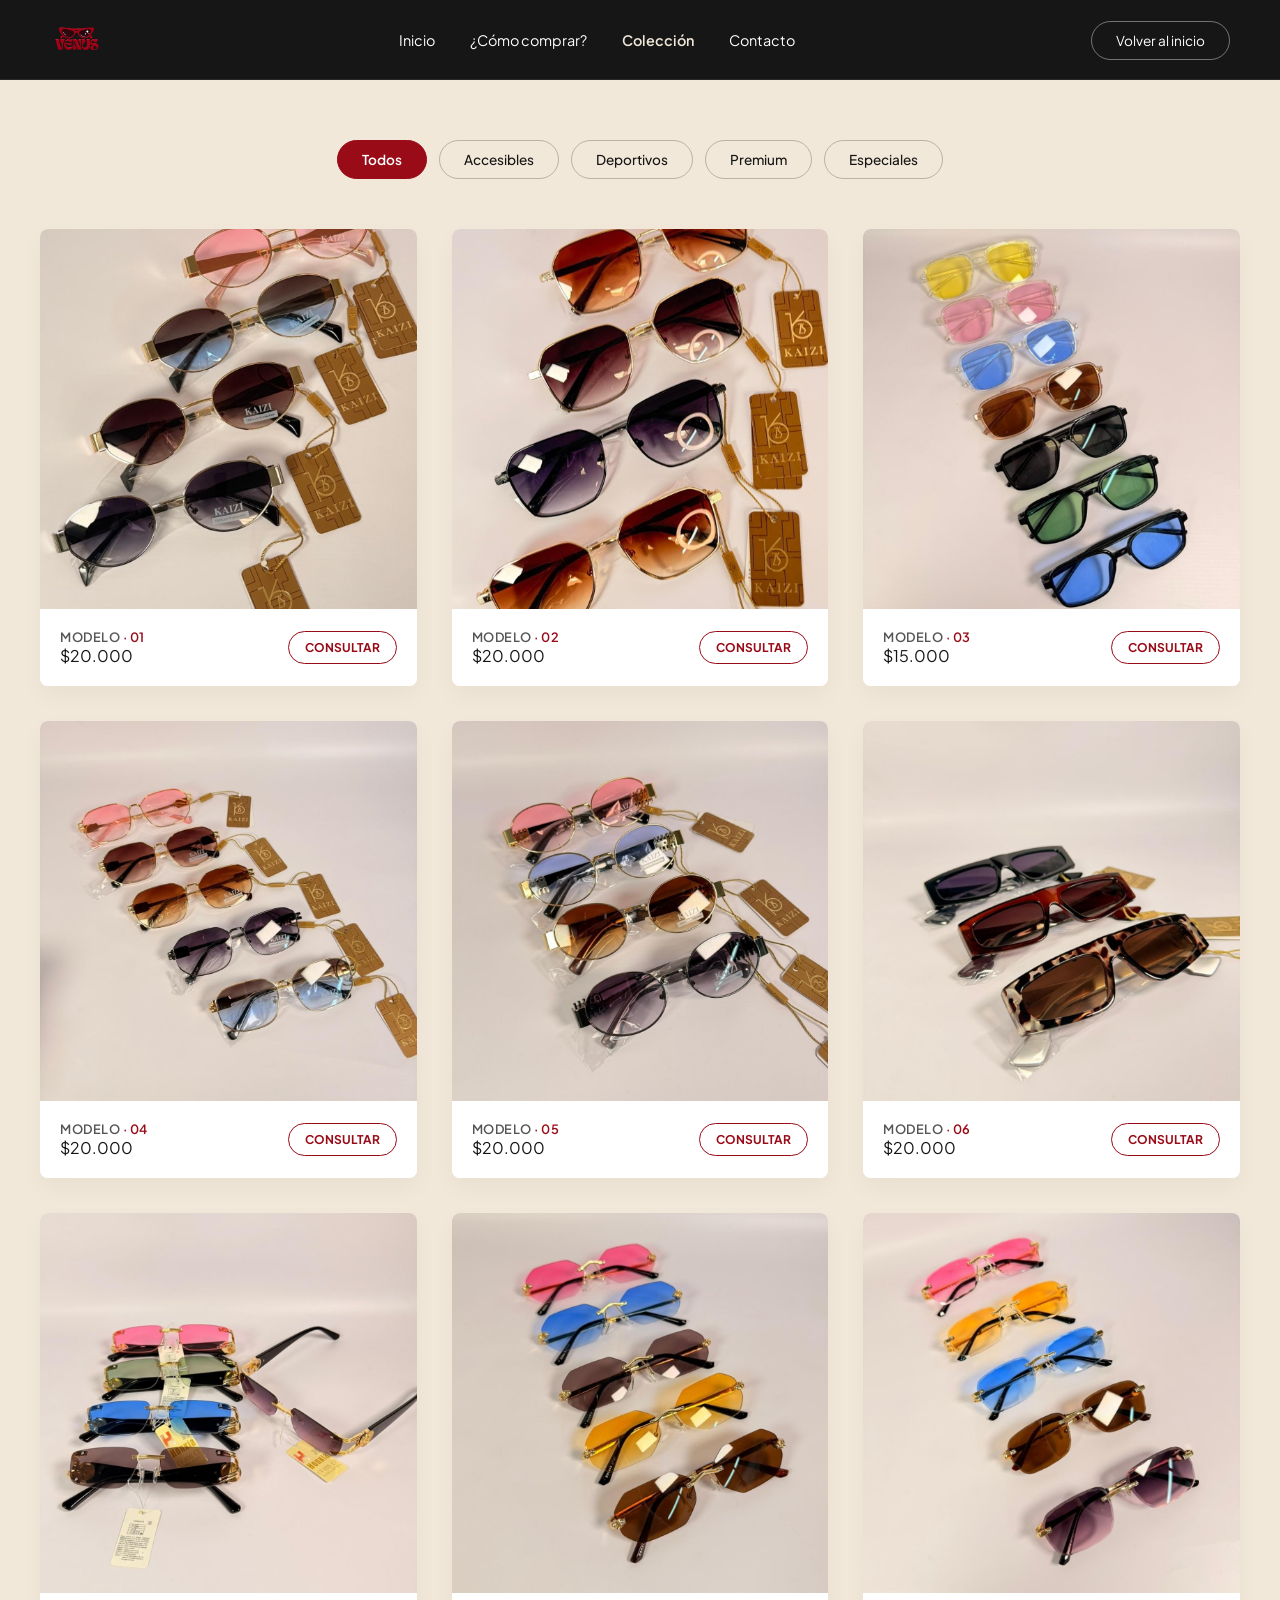
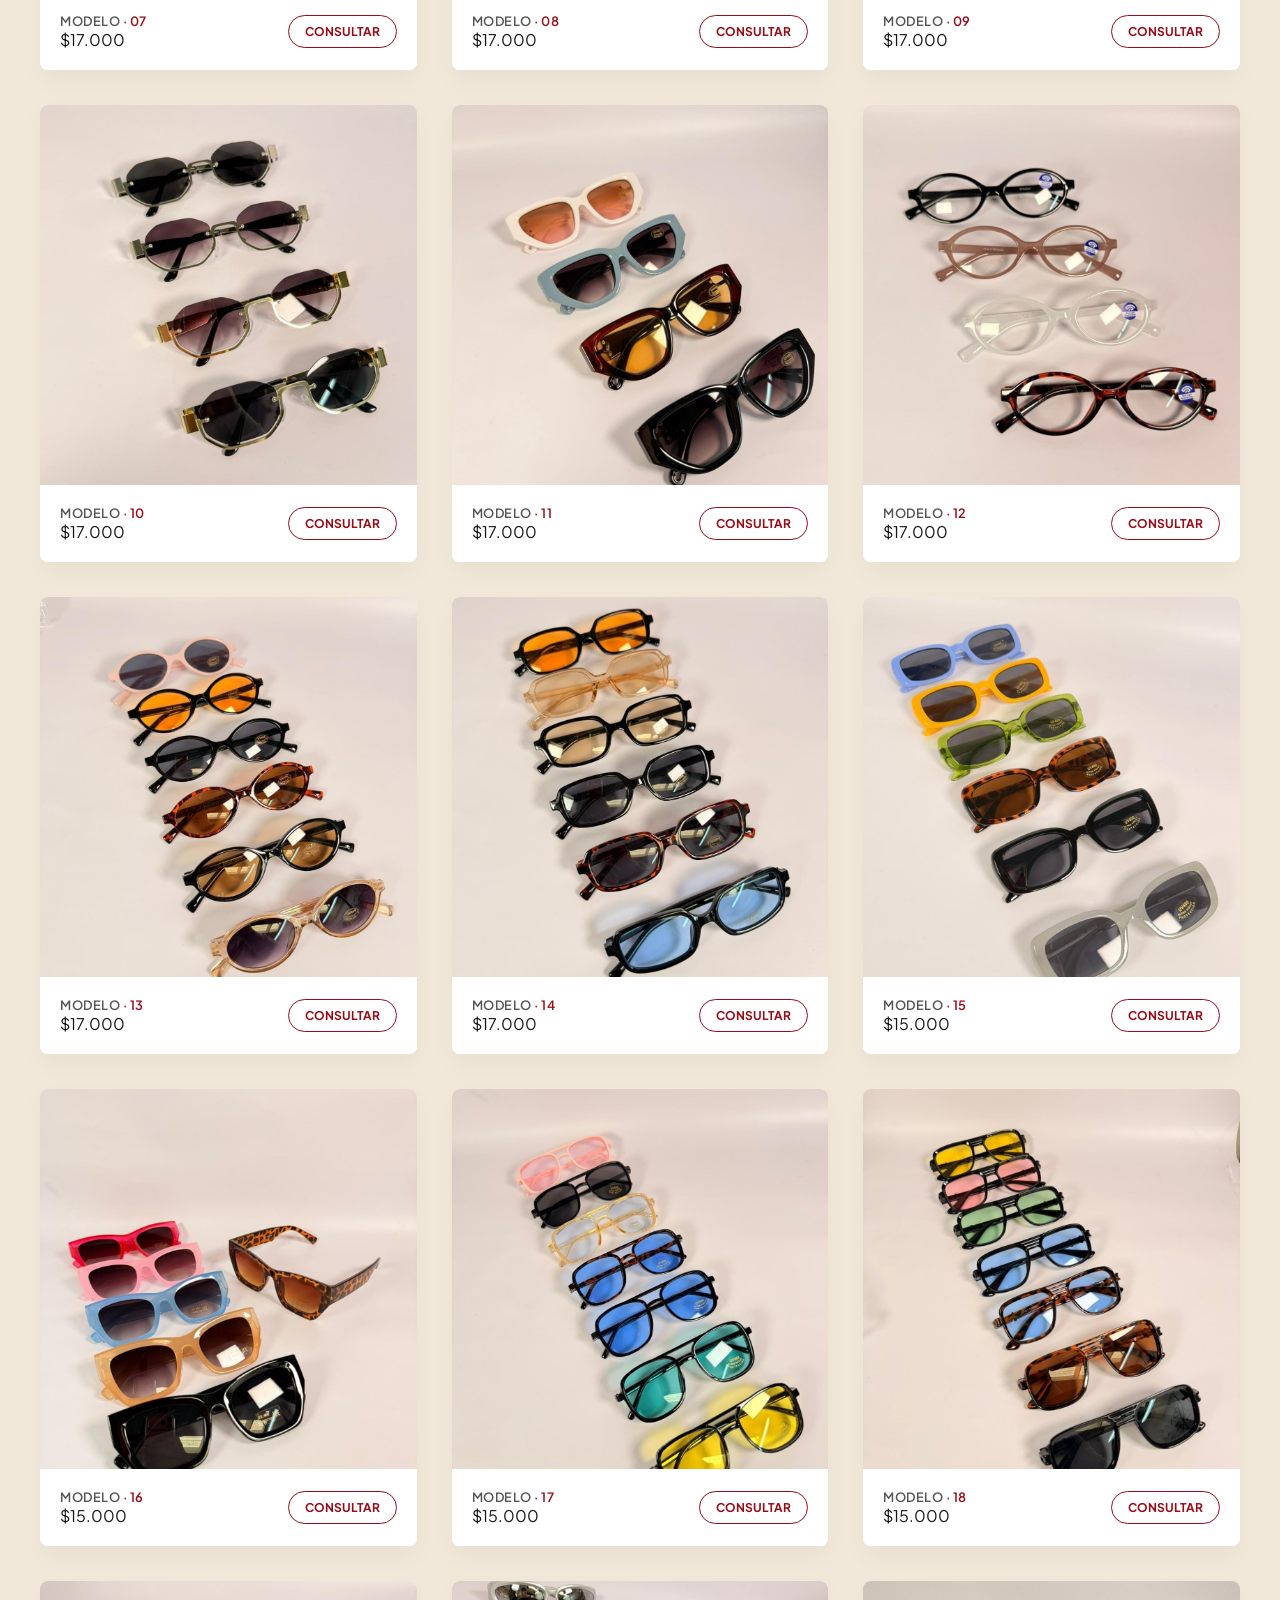
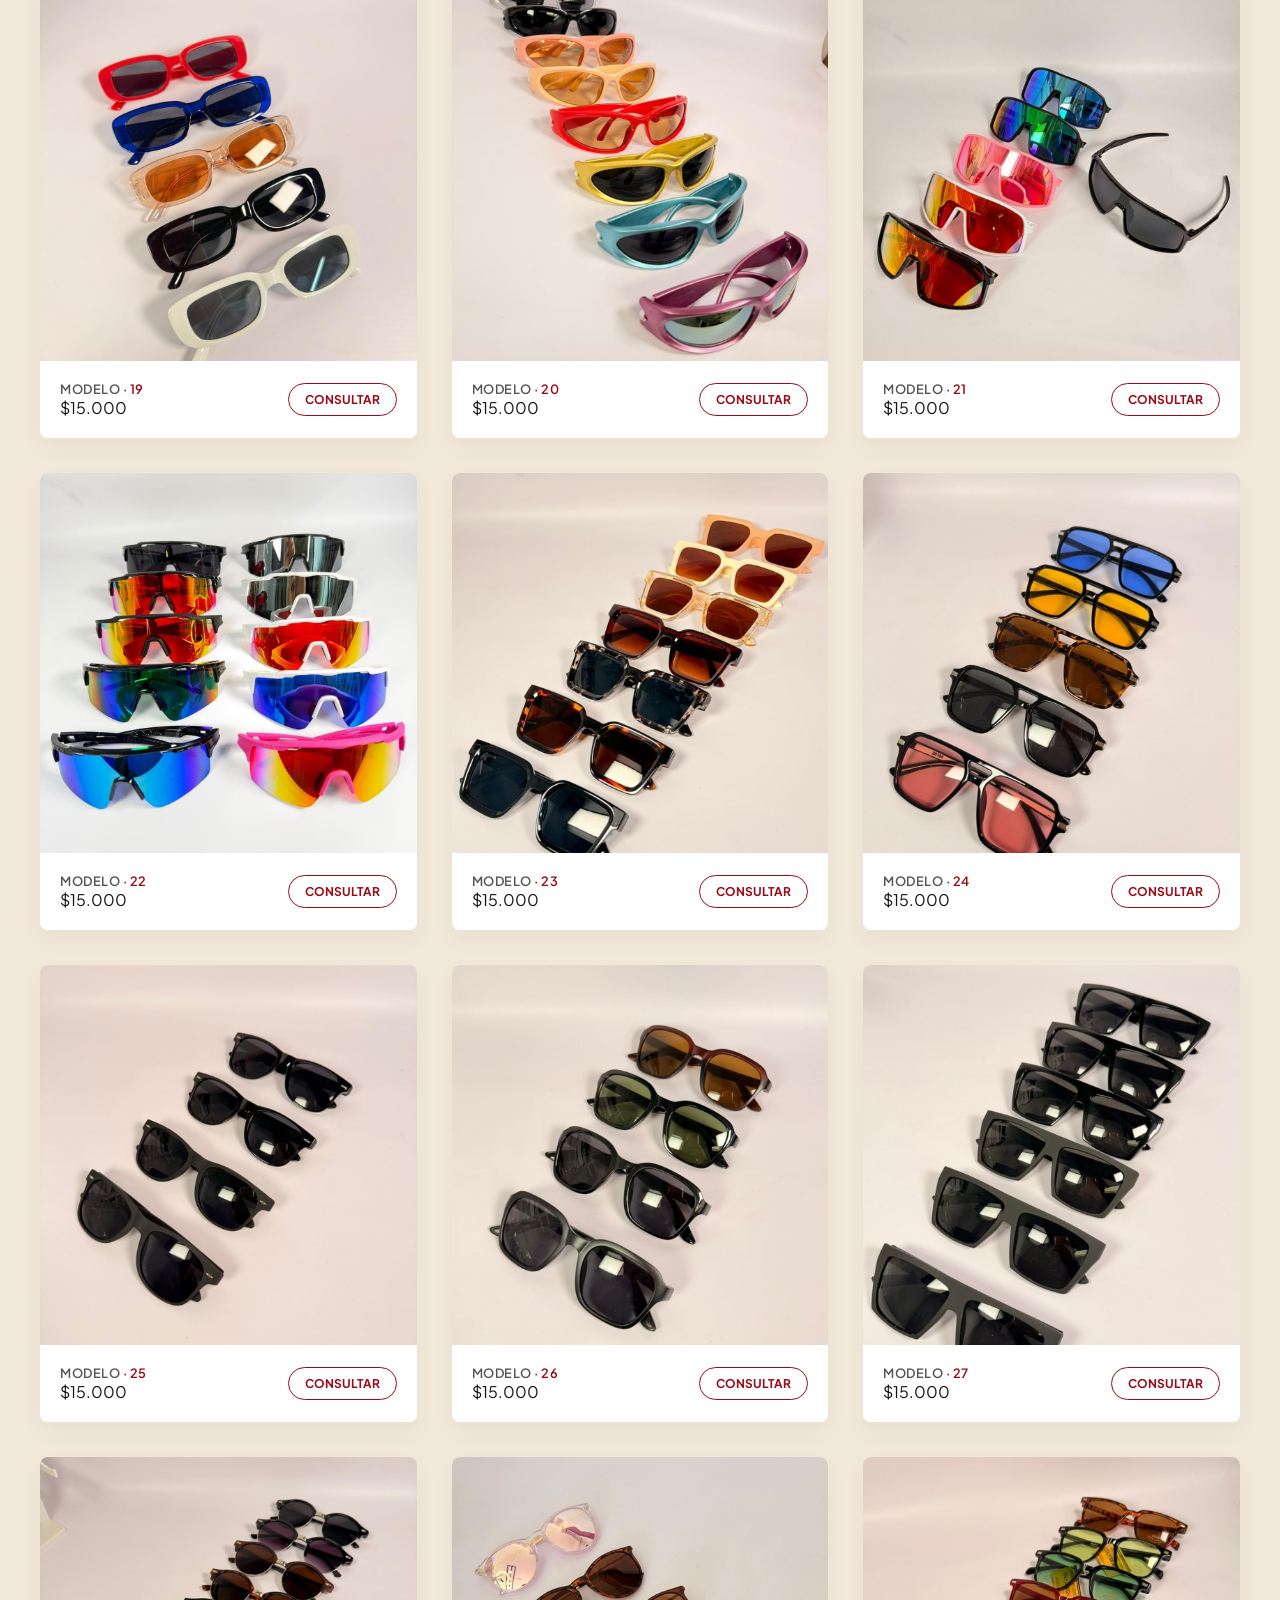
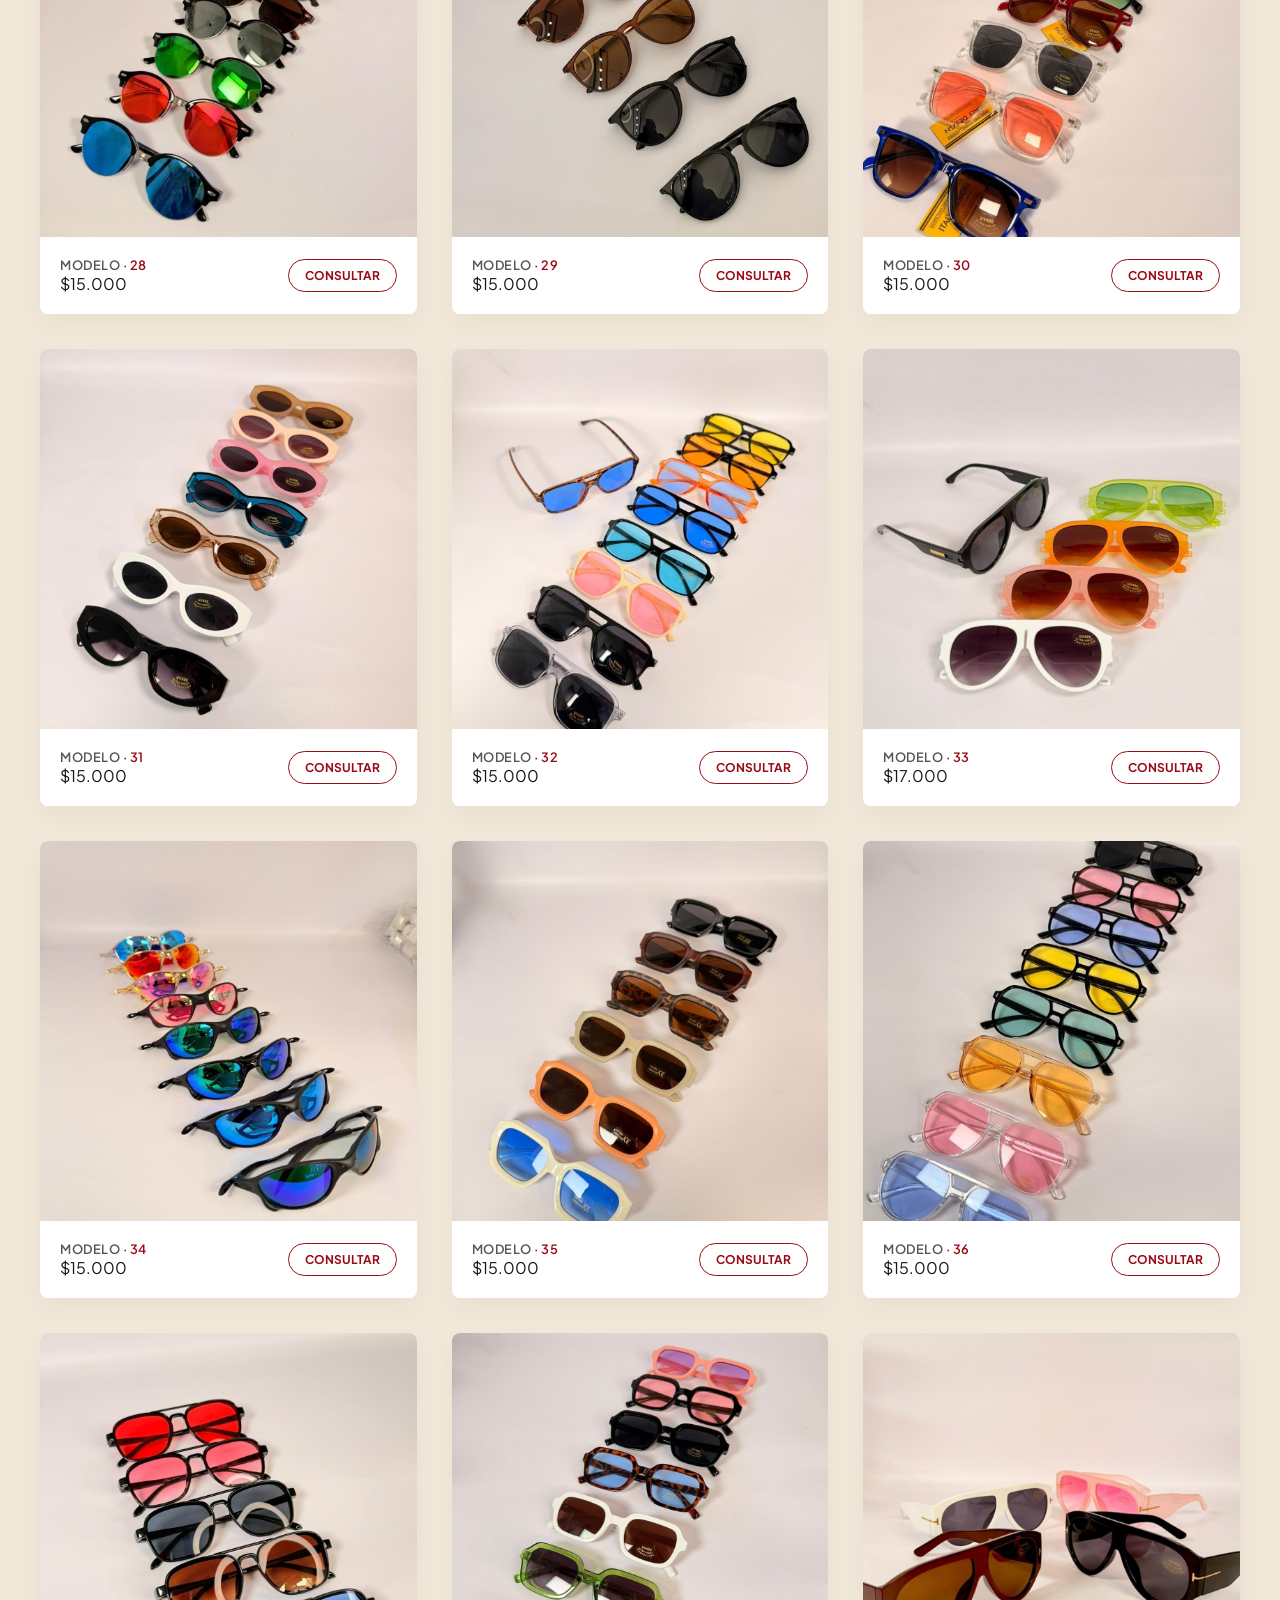
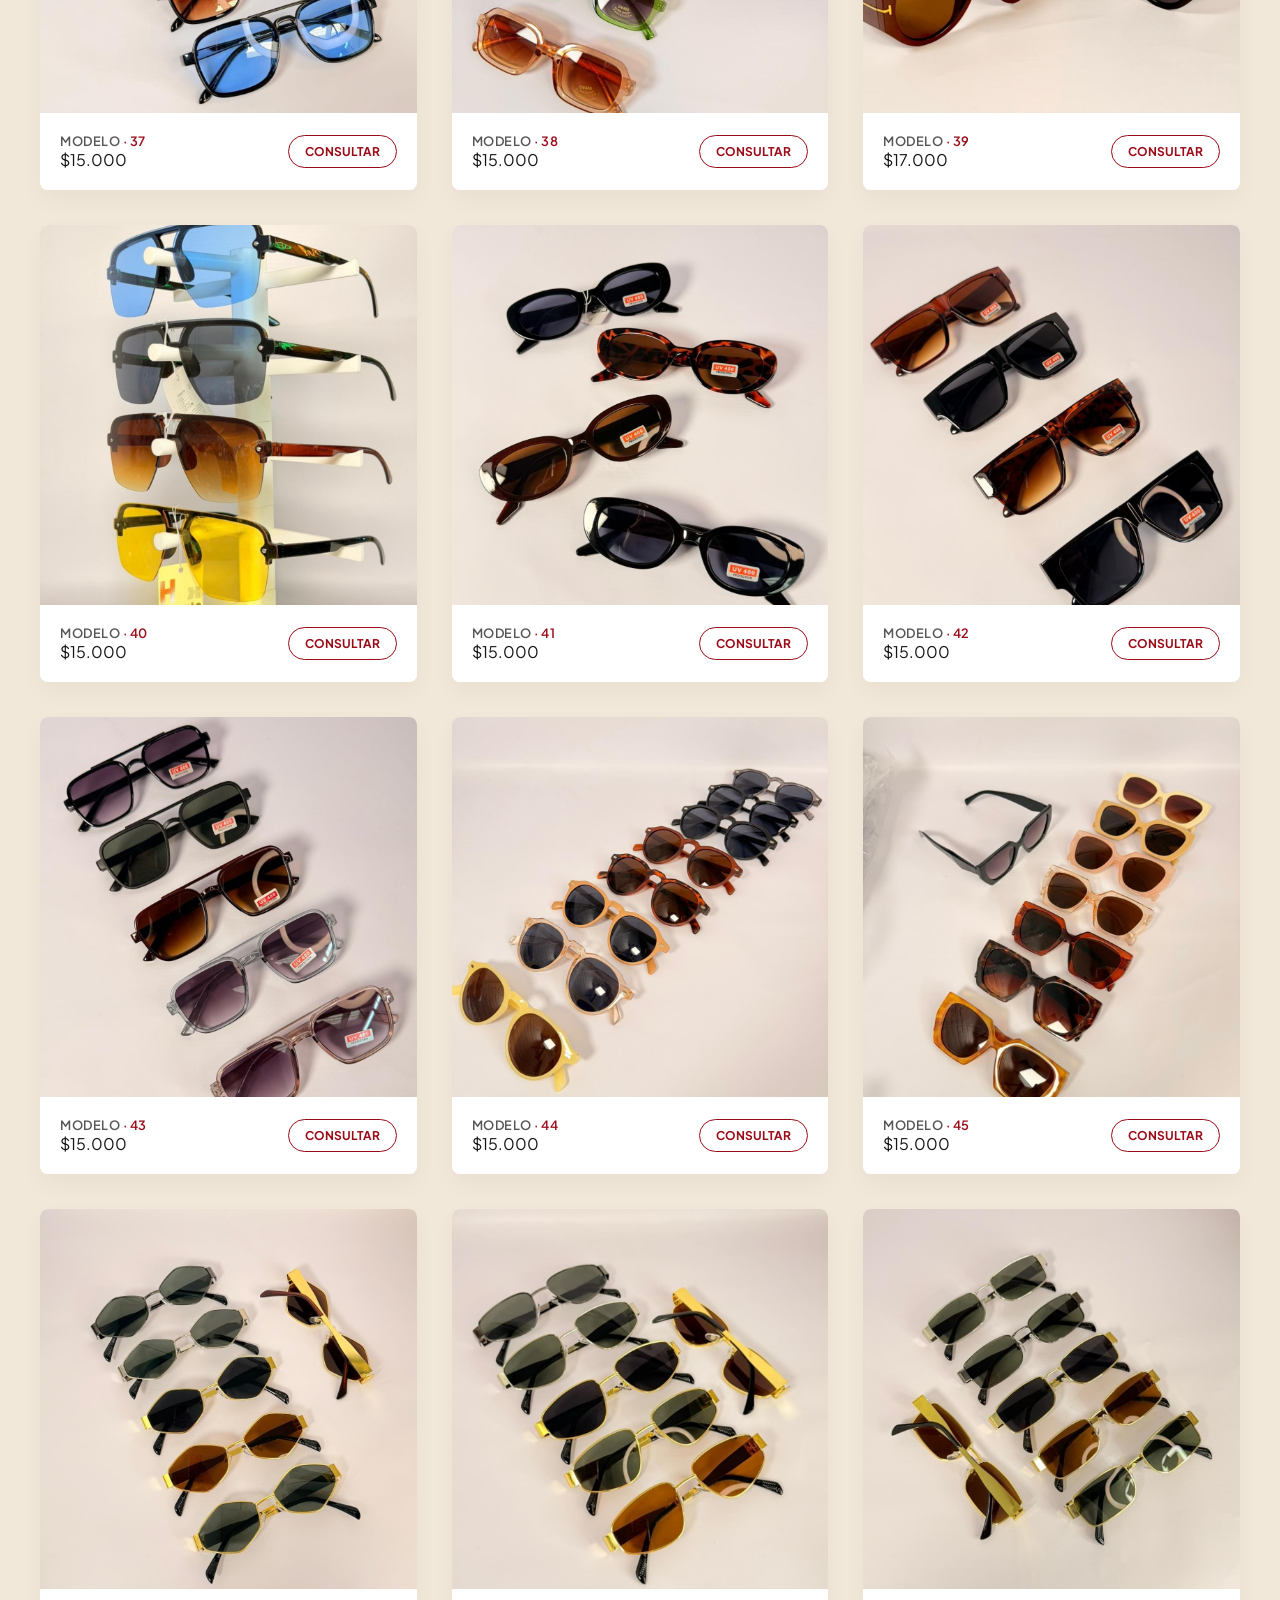
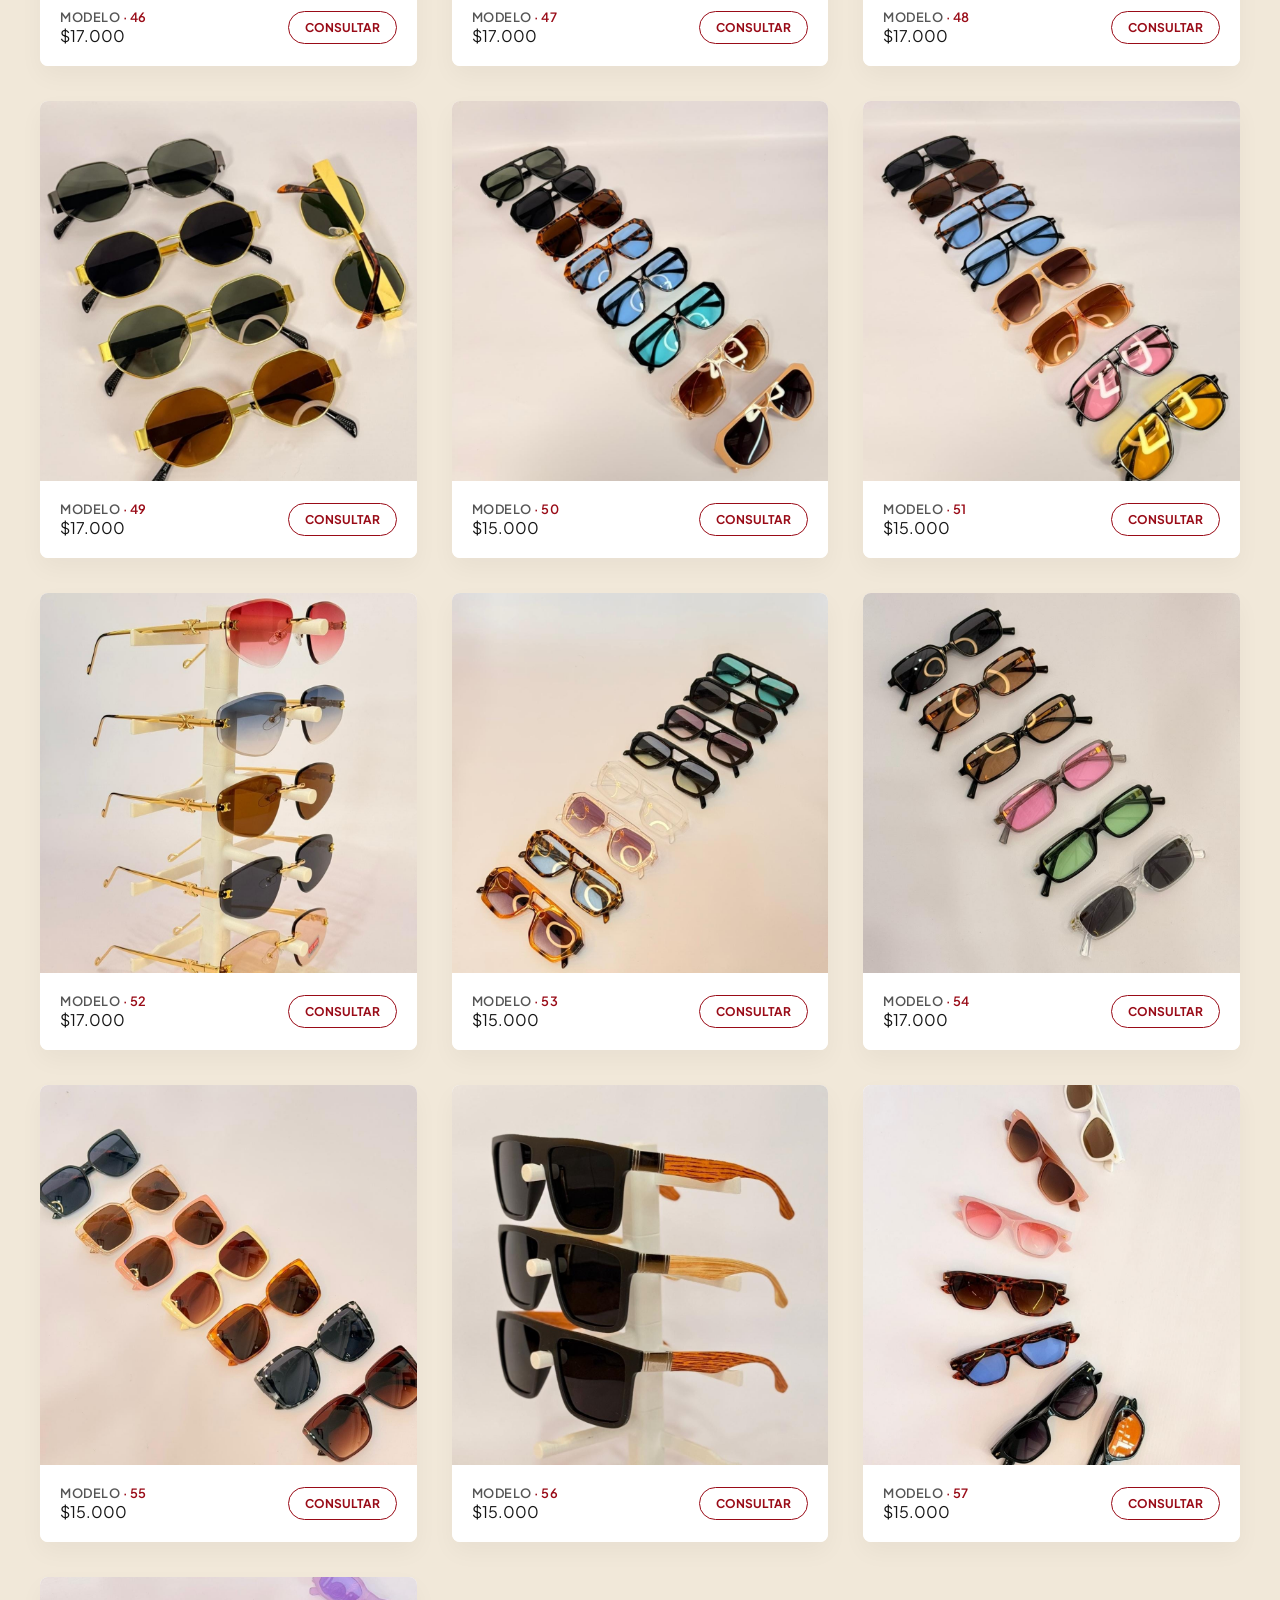
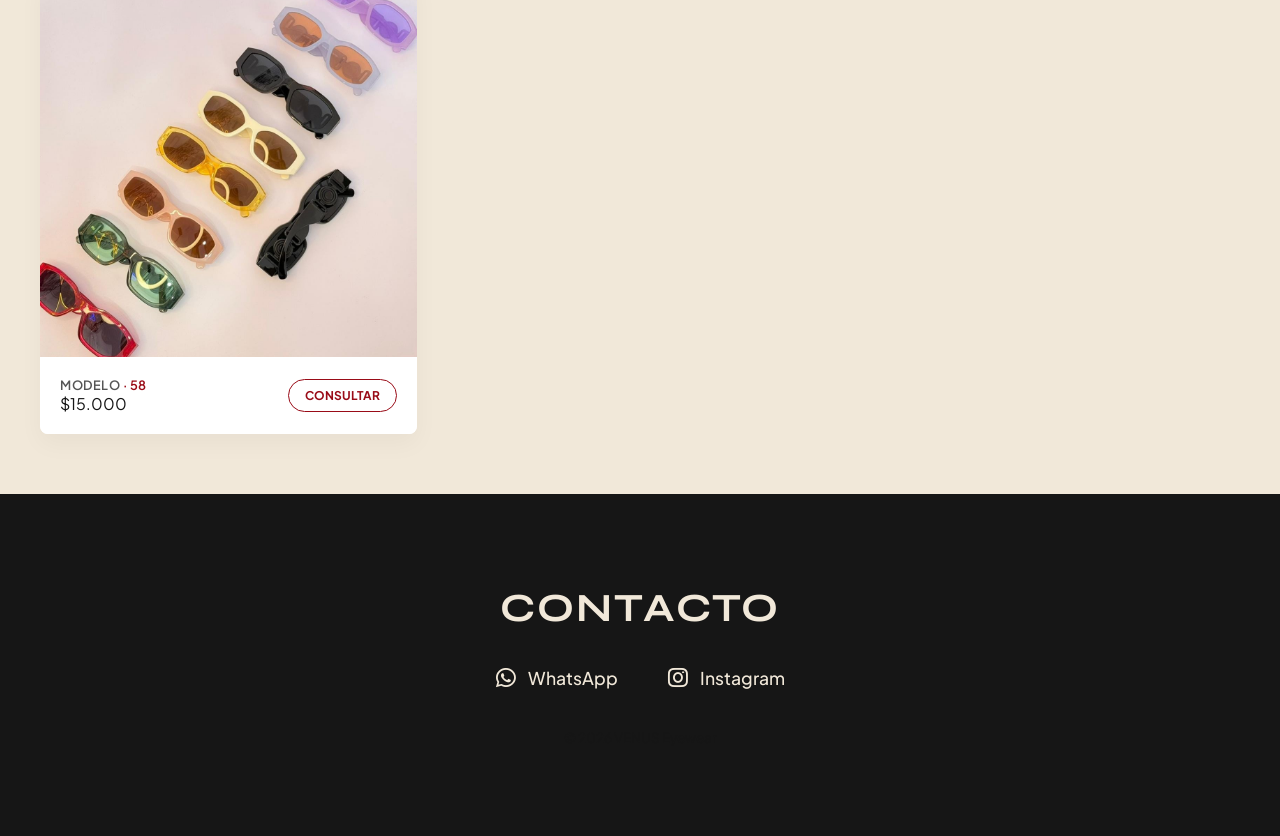
==== commit df90fece: "Corregir estructura completa de catalogo.html con filtros y zoom" ====
--- a/catalogo.html
+++ b/catalogo.html
@@ -4,7 +4,7 @@
     <meta charset="UTF-8">
     <meta name="viewport" content="width=device-width, initial-scale=1.0">
     <title>VENUS Eyewear | Catálogo</title>
-    <link rel="stylesheet" href="style.css?v=14">
+    <link rel="stylesheet" href="style.css?v=20">
     <!-- Google Fonts: Syne y Plus Jakarta Sans -->
     <link href="https://fonts.googleapis.com/css2?family=Plus+Jakarta+Sans:wght@300;400;500;600&family=Syne:wght@700;800&display=swap" rel="stylesheet">
     <!-- FontAwesome para íconos -->
@@ -80,6 +80,46 @@
         .modal-content li i {
             color: #990B17;
             margin-top: 4px;
+        }
+        /* Estilos para el Modal de Zoom de Imagen */
+        .image-modal-overlay {
+            display: none;
+            position: fixed;
+            top: 0;
+            left: 0;
+            width: 100%;
+            height: 100%;
+            background-color: rgba(0, 0, 0, 0.85);
+            z-index: 3000;
+            justify-content: center;
+            align-items: center;
+            backdrop-filter: blur(5px);
+        }
+        .image-modal-content {
+            max-width: 90%;
+            max-height: 85vh;
+            border-radius: 12px;
+            box-shadow: 0 10px 30px rgba(0,0,0,0.5);
+            object-fit: contain;
+        }
+        .image-modal-close {
+            position: absolute;
+            top: 20px;
+            right: 25px;
+            color: #FFFFFF;
+            font-size: 2.5rem;
+            cursor: pointer;
+            background: none;
+            border: none;
+        }
+        /* Ajuste específico para 1 columna en móviles */
+        @media (max-width: 600px) {
+            .grid-catalog {
+                display: grid !important;
+                grid-template-columns: 1fr !important;
+                gap: 25px !important;
+                padding: 0 10px !important;
+            }
         }
     </style>
 </head>
@@ -146,114 +186,13 @@
         </div>
     </div>
 
-    <!-- MODAL PARA VER IMAGEN EN TAMAÑO REAL / AMPLIADA (ZOOM) -->
+    <!-- MODAL PARA VER IMAGEN EN TAMAÑO REAL / ZOOM -->
     <div id="imageModal" class="image-modal-overlay">
         <button id="closeImageModalBtn" class="image-modal-close">&times;</button>
         <img id="modalExpandedImg" class="image-modal-content" src="" alt="Imagen ampliada">
     </div>
 
-    <!-- FOOTER / CONTACTO -->
-    <section id="contacto" class="contact">
-        <h2>CONTACTO</h2>
-        <div class="contact-links">
-            <a href="https://wa.me/5493782501008?text=Hola!%20Quiero%20contactarme%20con%20Venus%20Eyewear" target="_blank" class="social-icon-link">
-                <i class="fa-brands fa-whatsapp"></i> WhatsApp
-            </a>
-            <a href="https://instagram.com/venus.eyewear" target="_blank" class="social-icon-link">
-                <i class="fa-brands fa-instagram"></i> Instagram
-            </a>
-        </div>
-        <p class="footer-copy">© 2026 VENUS Eyewear</p>
-    </section>
-
-    <!-- SCRIPTS -->
-    <script>
-        // FILTROS DE CATEGORÍA
-        const filterButtons = document.querySelectorAll('.filter-btn');
-        const cards = document.querySelectorAll('.grid-catalog .card');
-
-        filterButtons.forEach(button => {
-            button.addEventListener('click', () => {
-                filterButtons.forEach(btn => {
-                    btn.classList.remove('active');
-                    btn.style.backgroundColor = 'transparent';
-                    btn.style.color = '#161616';
-                    btn.style.borderColor = 'rgba(22, 22, 22, 0.25)';
-                    btn.style.fontWeight = '500';
-                });
-
-                button.classList.add('active');
-                button.style.backgroundColor = '#990B17';
-                button.style.color = '#FFFFFF';
-                button.style.borderColor = '#990B17';
-                button.style.fontWeight = '600';
-
-                const filterValue = button.getAttribute('data-filter');
-
-                cards.forEach(card => {
-                    const category = card.getAttribute('data-category');
-                    if (filterValue === 'all' || category === filterValue) {
-                        card.style.display = 'block';
-                    } else {
-                        card.style.display = 'none';
-                    }
-                });
-            });
-        });
-
-        // MENÚ MÓVIL
-        const menuToggle = document.getElementById('menuToggle');
-        const mobileMenu = document.getElementById('mobileMenu');
-        const closeMenu = document.getElementById('closeMenu');
-
-        if(menuToggle && mobileMenu && closeMenu) {
-            menuToggle.addEventListener('click', () => { mobileMenu.classList.add('active'); });
-            closeMenu.addEventListener('click', () => { mobileMenu.classList.remove('active'); });
-        }
-
-        // MODAL INFO COMPRA
-        const modalOverlay = document.getElementById('infoModal');
-        const closeModalBtn = document.getElementById('closeModalBtn');
-
-        function abrirModalInfo(e) {
-            if(e) e.preventDefault();
-            if(modalOverlay) modalOverlay.style.display = 'flex';
-            if(mobileMenu) mobileMenu.classList.remove('active');
-        }
-
-        if(closeModalBtn) {
-            closeModalBtn.addEventListener('click', () => { modalOverlay.style.display = 'none'; });
-        }
-
-        // VISTA AMPLIADA DE IMÁGENES (ZOOM)
-        const imageModal = document.getElementById('imageModal');
-        const modalExpandedImg = document.getElementById('modalExpandedImg');
-        const closeImageModalBtn = document.getElementById('closeImageModalBtn');
-        const cardImages = document.querySelectorAll('.card-img img');
-
-        cardImages.forEach(img => {
-            img.style.cursor = 'pointer';
-            img.addEventListener('click', () => {
-                modalExpandedImg.src = img.src;
-                imageModal.style.display = 'flex';
-            });
-        });
-
-        if(closeImageModalBtn) {
-            closeImageModalBtn.addEventListener('click', () => {
-                imageModal.style.display = 'none';
-            });
-        }
-
-        window.addEventListener('click', (e) => {
-            if (e.target === modalOverlay) { modalOverlay.style.display = 'none'; }
-            if (e.target === imageModal) { imageModal.style.display = 'none'; }
-        });
-    </script>
-</body>
-</html>
-
-    <!-- SECCIÓN DE FILTROS Y CUADRÍCULA DIRECTA -->
+    <!-- SECCIÓN DE FILTROS Y CUADRÍCULA -->
     <section class="catalog-section" style="background-color: #F1E8D9; padding: 60px 40px;">
         
         <!-- FILTROS -->
@@ -344,6 +283,7 @@
 
     <!-- SCRIPTS -->
     <script>
+        // FILTROS DE CATEGORÍA
         const filterButtons = document.querySelectorAll('.filter-btn');
         const cards = document.querySelectorAll('.grid-catalog .card');
 
@@ -376,6 +316,7 @@
             });
         });
 
+        // MENÚ MÓVIL
         const menuToggle = document.getElementById('menuToggle');
         const mobileMenu = document.getElementById('mobileMenu');
         const closeMenu = document.getElementById('closeMenu');
@@ -385,6 +326,7 @@
             closeMenu.addEventListener('click', () => { mobileMenu.classList.remove('active'); });
         }
 
+        // MODAL INFO COMPRA
         const modalOverlay = document.getElementById('infoModal');
         const closeModalBtn = document.getElementById('closeModalBtn');
 
@@ -398,8 +340,29 @@
             closeModalBtn.addEventListener('click', () => { modalOverlay.style.display = 'none'; });
         }
 
+        // VISTA AMPLIADA DE IMÁGENES (ZOOM)
+        const imageModal = document.getElementById('imageModal');
+        const modalExpandedImg = document.getElementById('modalExpandedImg');
+        const closeImageModalBtn = document.getElementById('closeImageModalBtn');
+        const cardImages = document.querySelectorAll('.card-img img');
+
+        cardImages.forEach(img => {
+            img.style.cursor = 'pointer';
+            img.addEventListener('click', () => {
+                modalExpandedImg.src = img.src;
+                imageModal.style.display = 'flex';
+            });
+        });
+
+        if(closeImageModalBtn) {
+            closeImageModalBtn.addEventListener('click', () => {
+                imageModal.style.display = 'none';
+            });
+        }
+
         window.addEventListener('click', (e) => {
             if (e.target === modalOverlay) { modalOverlay.style.display = 'none'; }
+            if (e.target === imageModal) { imageModal.style.display = 'none'; }
         });
     </script>
 </body>
